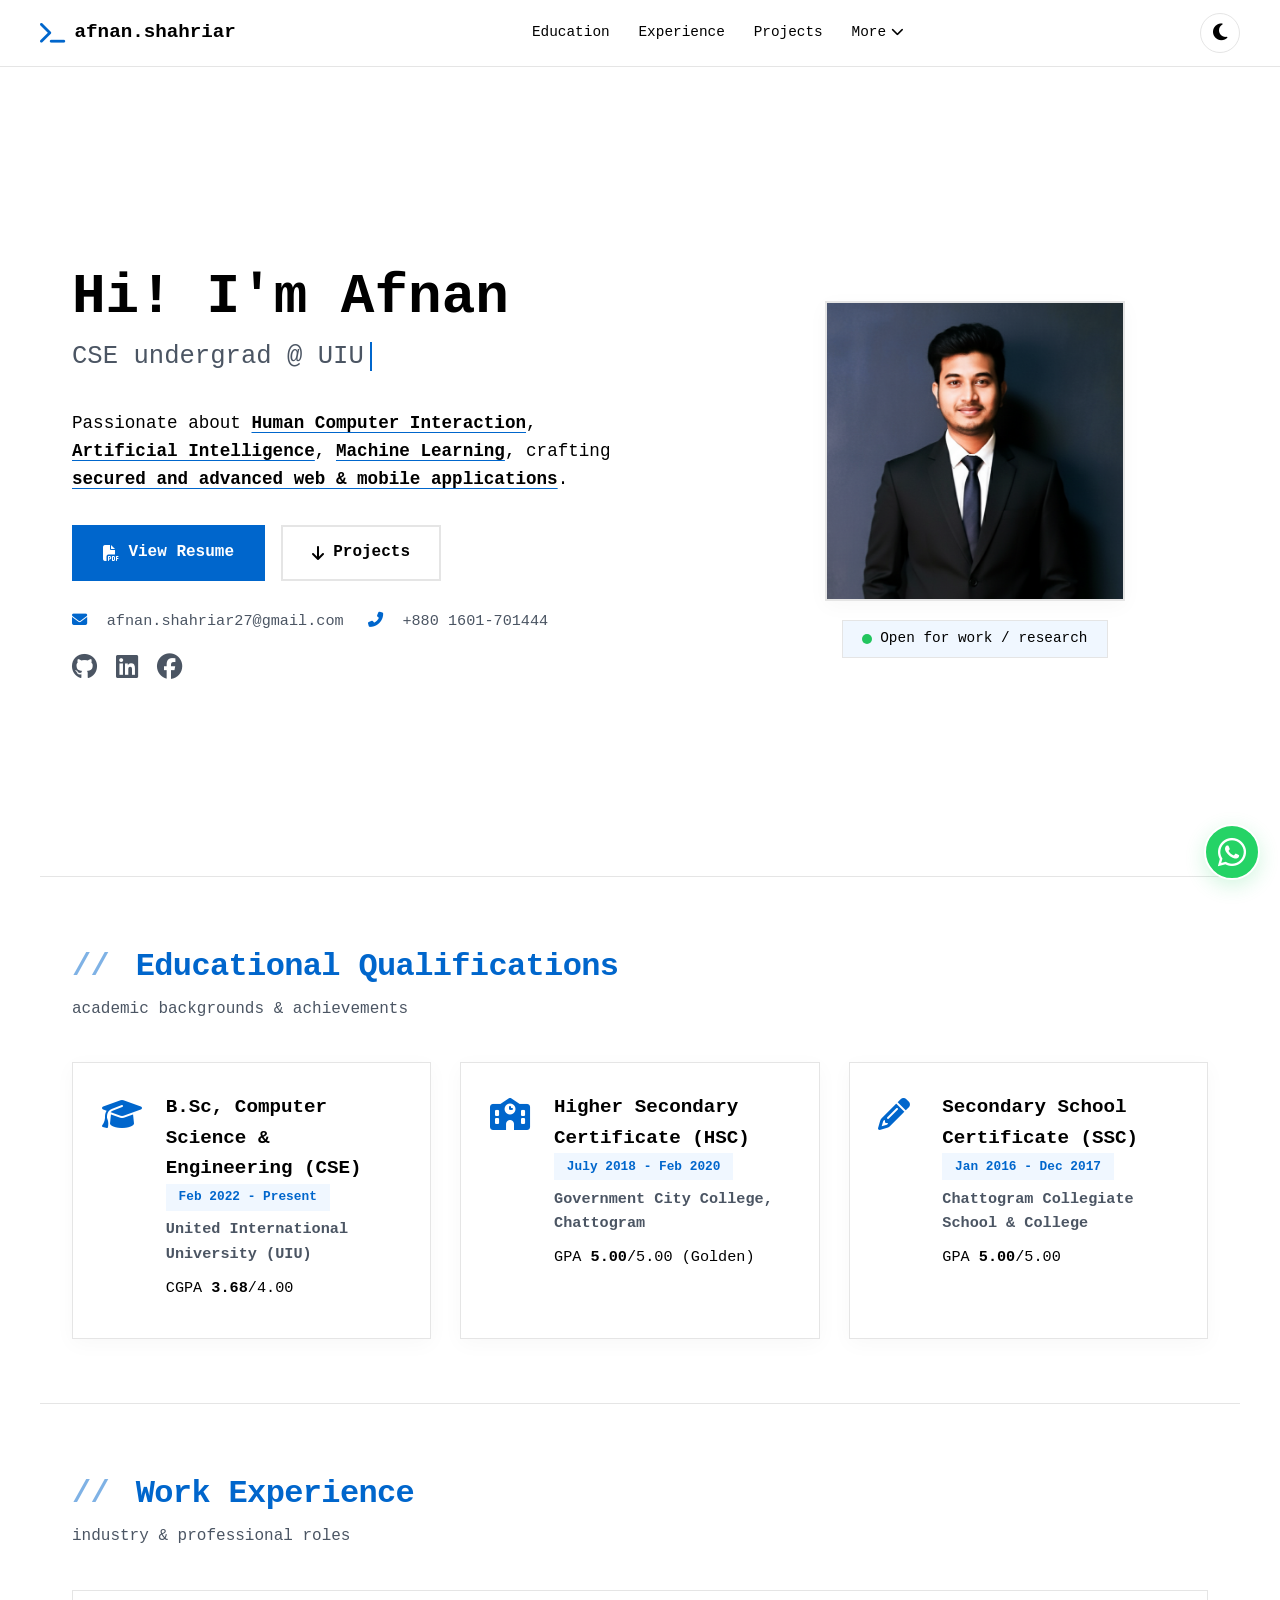
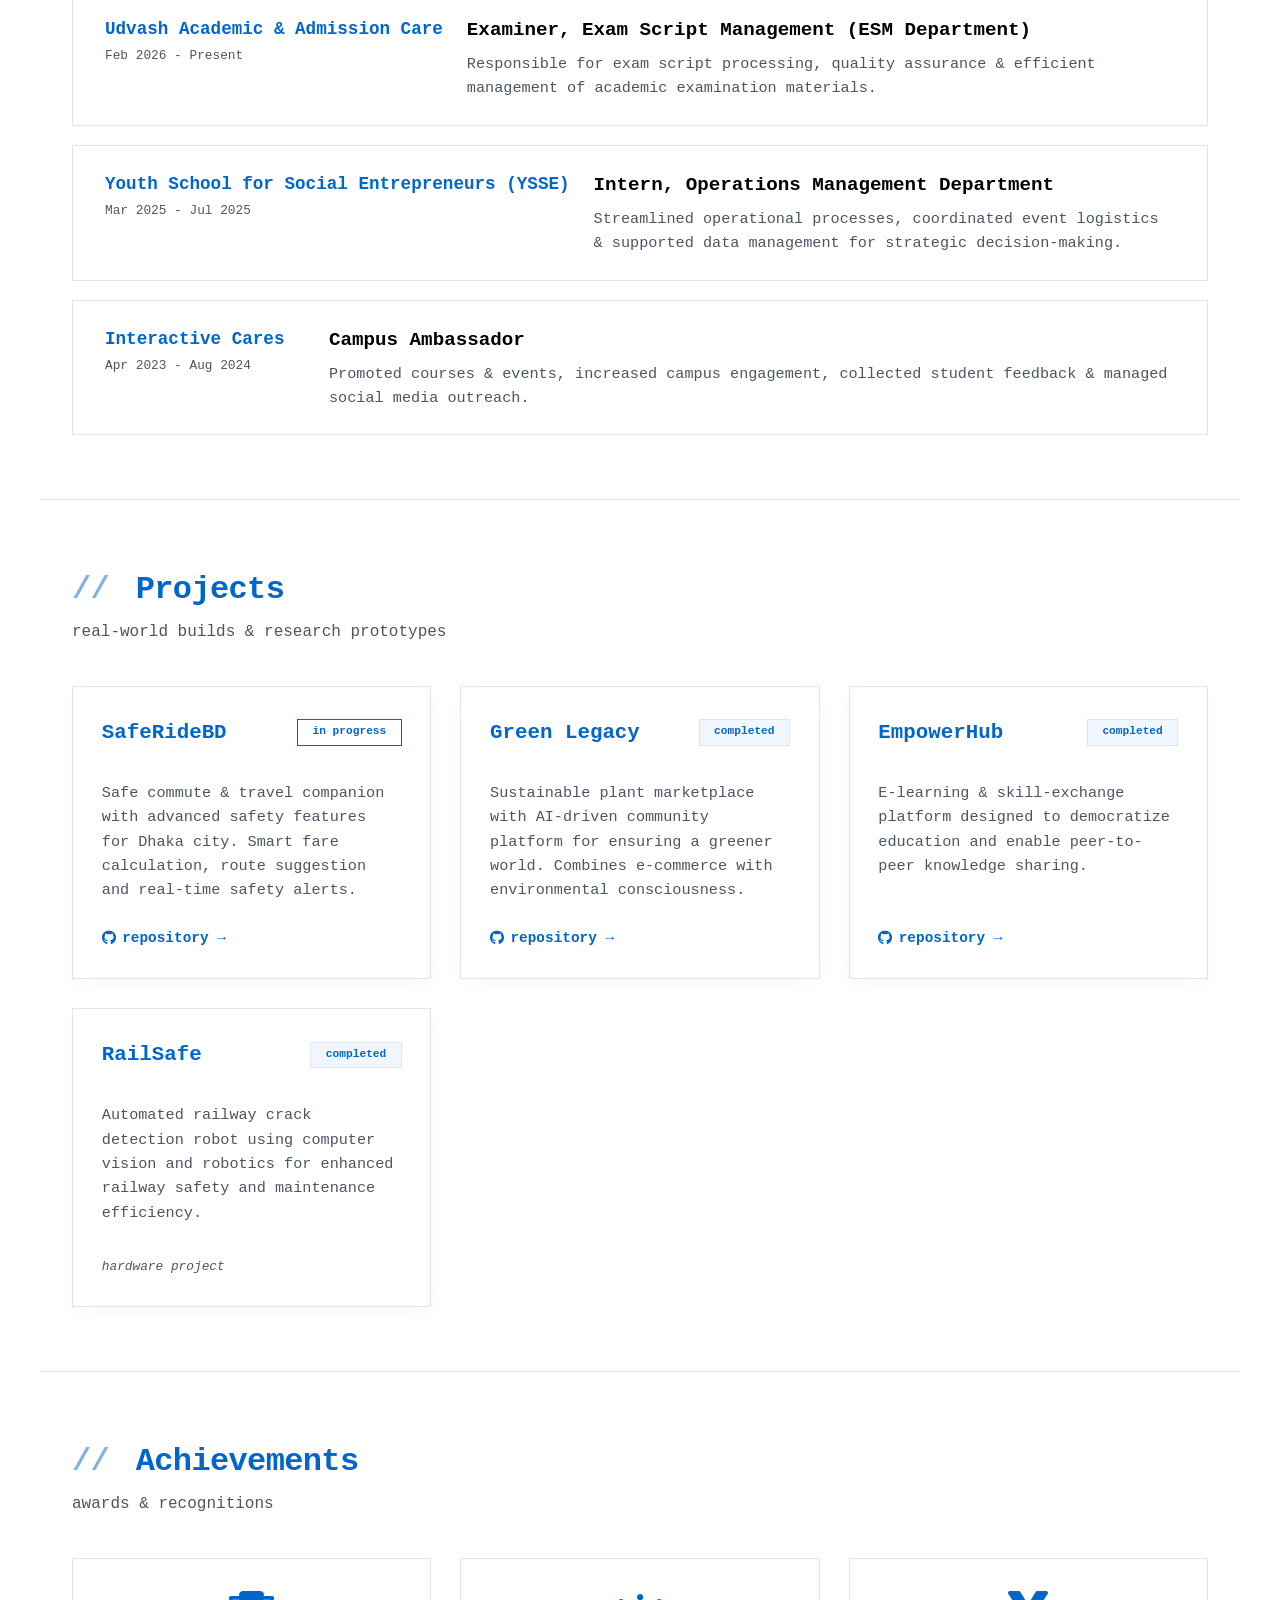
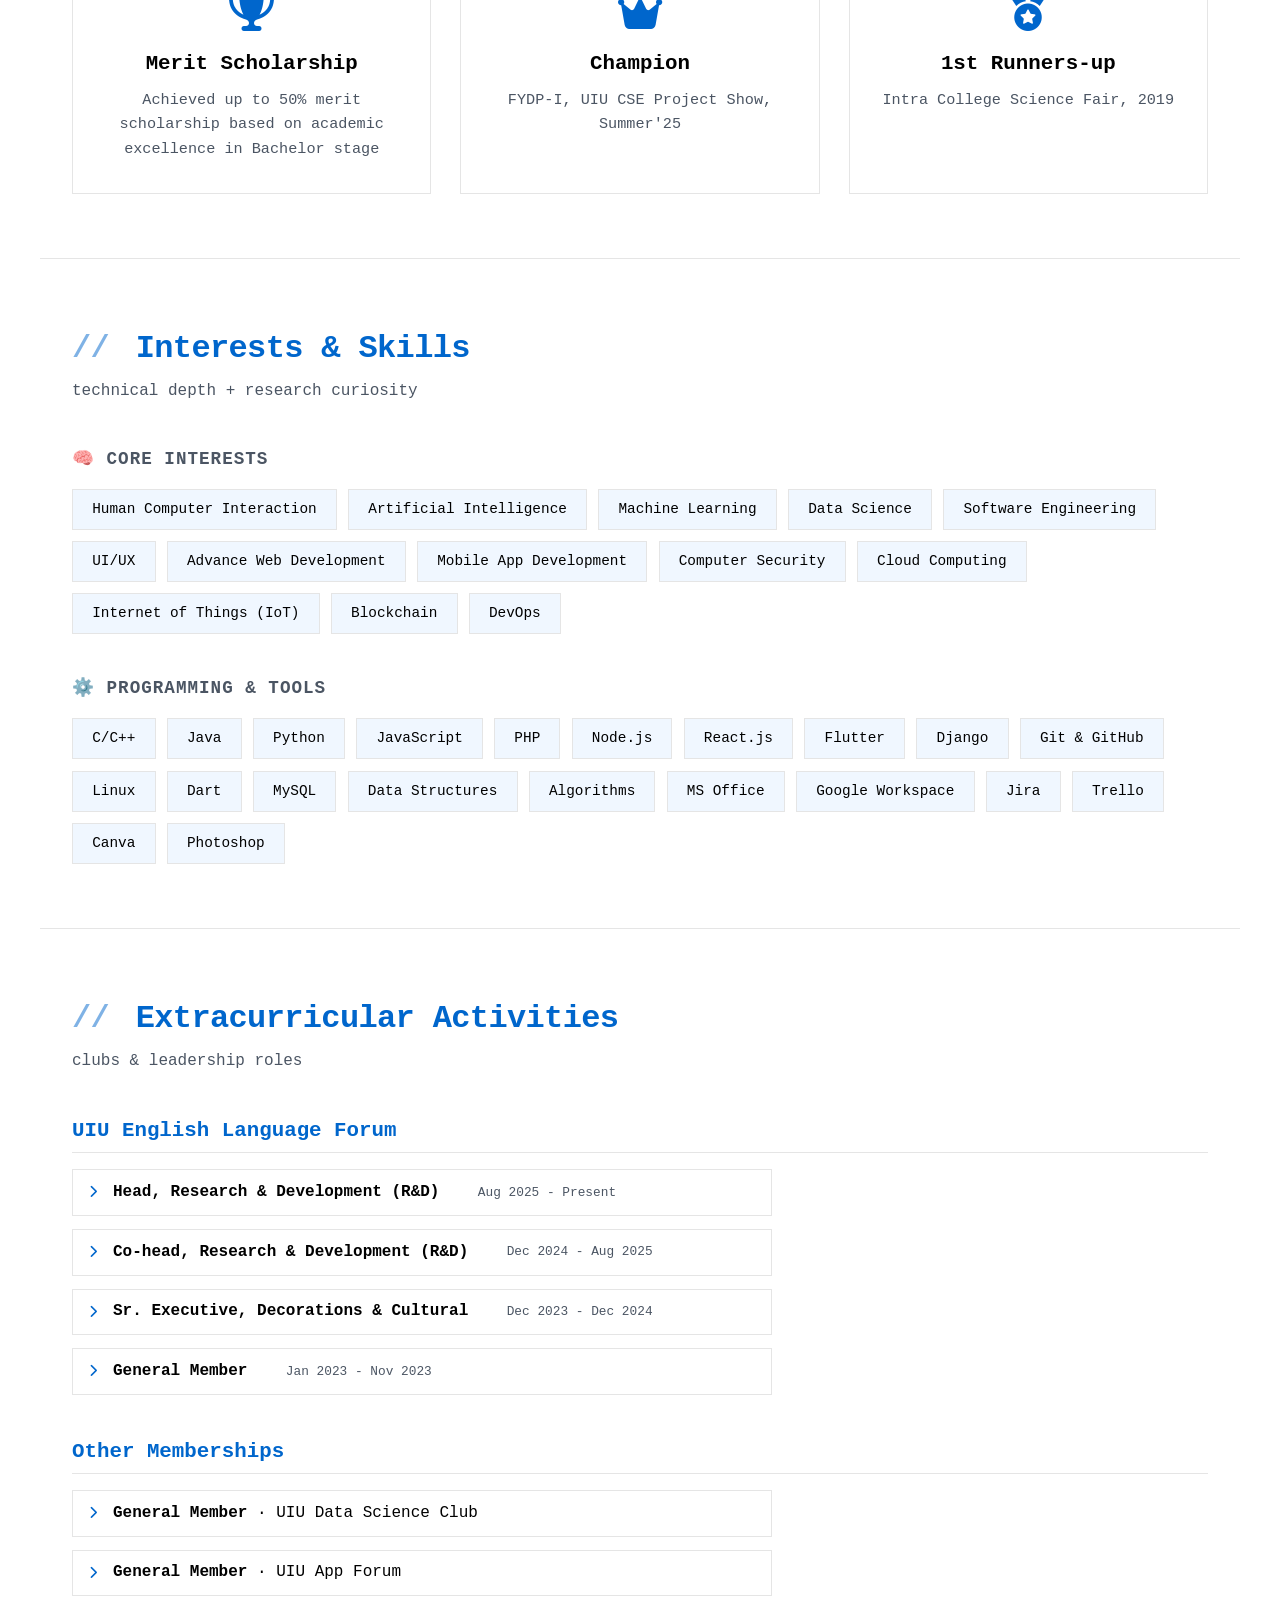
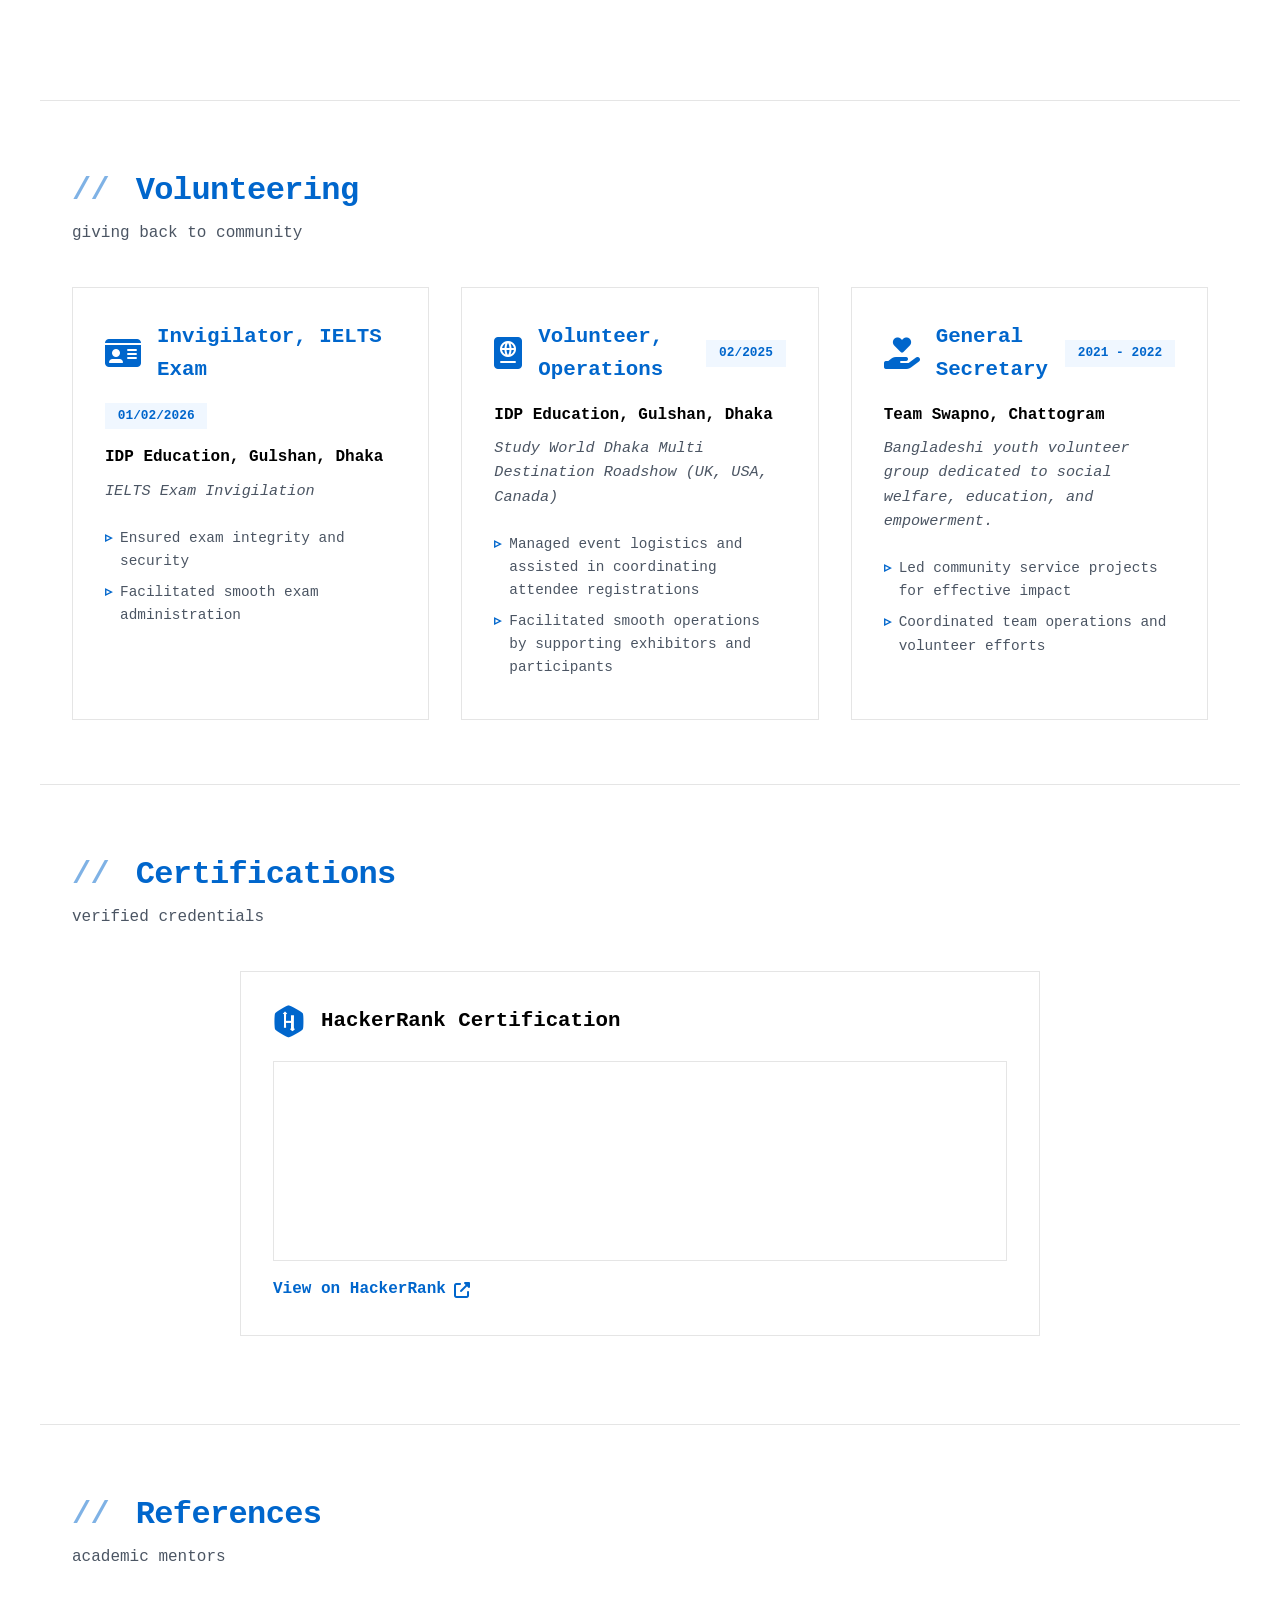
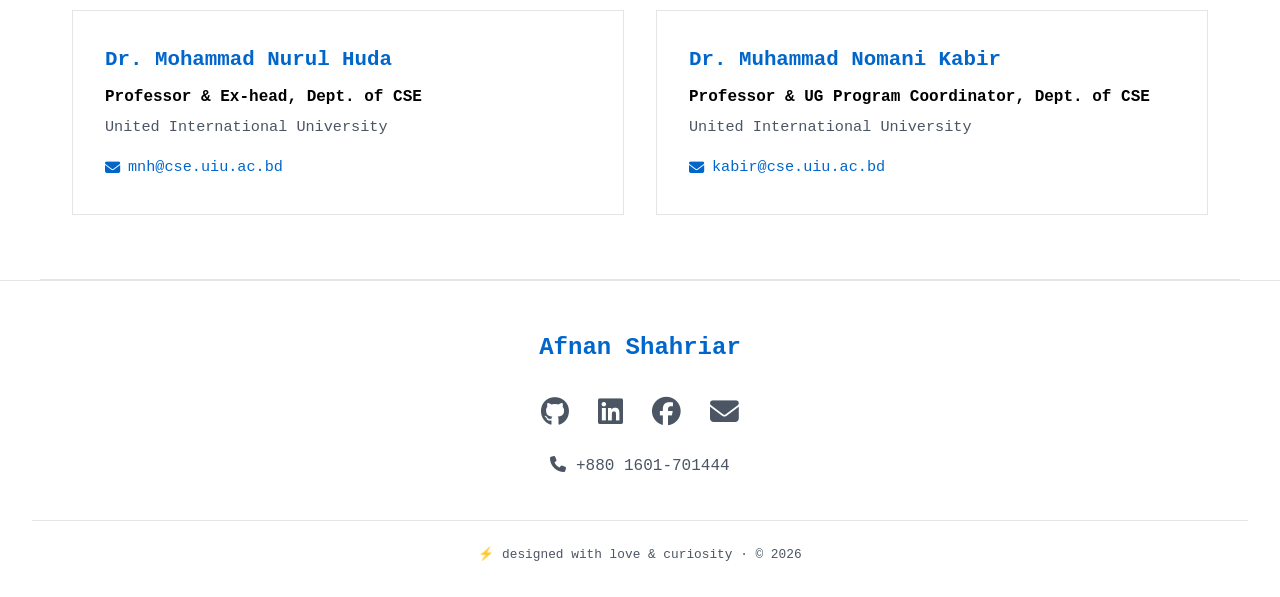
==== index.html @ 3d807a1e "updating UI" ====
<!DOCTYPE html>
<html lang="en">
<head>
  <meta charset="UTF-8">
  <meta name="viewport" content="width=device-width, initial-scale=1.0, maximum-scale=5.0">
  <title>Afnan Shahriar | Portfolio</title>
  <link rel="icon" type="image/png" href="assets/images/portfolio_favicon.png">
  <link rel="apple-touch-icon" href="assets/images/portfolio_favicon.png">
  <link rel="stylesheet" href="https://cdnjs.cloudflare.com/ajax/libs/font-awesome/6.4.0/css/all.min.css">
  <link rel="stylesheet" href="assets/css/style.css">
</head>
<body>
  <div class="scroll-progress">
    <div class="scroll-progress-bar" id="scrollProgress"></div>
  </div>

  <header class="site-header">
    <div class="header-container">
      <a href="#home" class="logo-group">
        <i class="fas fa-terminal"></i>
        <span class="logo-name">afnan.shahriar</span>
      </a>
      <nav class="desktop-nav">
        <a href="#education">Education</a>
        <a href="#experience">Experience</a>
        <a href="#projects">Projects</a>
        
        <!-- Dropdown Menu -->
        <div class="dropdown">
          <a href="#" class="dropdown-trigger">More <i class="fas fa-chevron-down"></i></a>
          <div class="dropdown-menu">
            <a href="#achievements">Achievements</a>
            <a href="#skills">Skills</a>
            <a href="#extracurricular">Activities</a>
            <a href="#volunteering">Volunteering</a>
            <a href="#certifications">Certifications</a>
            <a href="#references">References</a>
          </div>
        </div>
      </nav>
      <div class="header-actions">
        <button class="theme-toggle" id="themeToggle" aria-label="dark/light mode">
          <i class="fas fa-moon"></i>
          <i class="fas fa-sun"></i>
        </button>
        <button class="menu-toggle" id="menuToggle" aria-label="menu">
          <i class="fas fa-bars"></i>
        </button>
      </div>
    </div>
    <nav class="mobile-drawer" id="mobileDrawer">
      <a href="#education" class="drawer-link">Education</a>
      <a href="#experience" class="drawer-link">Experience</a>
      <a href="#projects" class="drawer-link">Projects</a>
      <a href="#achievements" class="drawer-link">Achievements</a>
      <a href="#skills" class="drawer-link">Skills</a>
      <a href="#extracurricular" class="drawer-link">Activities</a>
      <a href="#volunteering" class="drawer-link">Volunteering</a>
      <a href="#certifications" class="drawer-link">Certifications</a>
      <a href="#references" class="drawer-link">References</a>
    </nav>
  </header>

  <main>
    <section id="home" class="section hero-section">
      <div class="hero-grid">
        <div class="hero-text animate-slide-up">
          <h1 class="hero-name">Hi! I'm Afnan</h1>
          <div class="hero-role">
            <span class="typed-role" id="typedRole"></span>
          </div>
          <p class="hero-bio">
            Passionate about <span class="mark">Human Computer Interaction</span>, 
            <span class="mark">Artificial Intelligence</span>,
            <span class="mark">Machine Learning</span>, crafting 
            <span class="mark">secured and advanced web & mobile applications</span>.
          </p>
          <div class="hero-cta">
            <a href="files/afnan_shahriar_cv_updated.pdf" class="btn-primary" target="_blank">
              <i class="fas fa-file-pdf"></i> View Resume
            </a>
            <a href="#projects" class="btn-outline">
              <i class="fas fa-arrow-down"></i> Projects
            </a>
          </div>
          <div class="quick-info">
            <span><i class="fas fa-envelope"></i> afnan.shahriar27@gmail.com</span>
            <span><i class="fas fa-phone-alt"></i> +880 1601-701444</span>
          </div>
          <div class="hero-social">
            <a href="https://github.com/afnan2710" target="_blank" aria-label="github"><i class="fab fa-github"></i></a>
            <a href="https://linkedin.com/in/afnan-shahriar-504894358/" target="_blank" aria-label="linkedin"><i class="fab fa-linkedin"></i></a>
            <a href="https://facebook.com/afnan2710" target="_blank" aria-label="facebook"><i class="fab fa-facebook"></i></a>
          </div>
        </div>
        <div class="hero-visual animate-fade-in">
          <div class="img-frame">
            <img src="assets/images/formal.png" alt="Afnan Shahriar" class="profile-photo" loading="lazy">
          </div>
          <div class="status-chip">
            <span class="dot"></span> Open for work / research
          </div>
        </div>
      </div>
    </section>

    <section id="education" class="section">
      <div class="section-header animate-on-scroll">
        <h2 class="section-title"><span class="title-marker">//</span> Educational Qualifications</h2>
        <p class="section-subtitle">academic backgrounds & achievements</p>
      </div>
      <div class="education-grid">
        <article class="edu-card animate-on-scroll">
          <div class="edu-icon"><i class="fas fa-graduation-cap"></i></div>
          <div class="edu-content">
            <div class="edu-header">
              <h3>B.Sc, Computer Science & Engineering (CSE)</h3>
              <span class="edu-date">Feb 2022 - Present</span>
            </div>
            <b><div class="edu-institute">United International University (UIU)</div></b>
            <div class="edu-score">CGPA <strong>3.68</strong>/4.00</div>
          </div>
        </article>
        <article class="edu-card animate-on-scroll">
          <div class="edu-icon"><i class="fas fa-school"></i></div>
          <div class="edu-content">
            <div class="edu-header">
              <h3>Higher Secondary Certificate (HSC)</h3>
              <span class="edu-date">July 2018 - Feb 2020</span>
            </div>
            <b><div class="edu-institute">Government City College, Chattogram</div></b>
            <div class="edu-score">GPA <strong>5.00</strong>/5.00 (Golden)</div>
          </div>
        </article>
        <article class="edu-card animate-on-scroll">
          <div class="edu-icon"><i class="fas fa-pencil-alt"></i></div>
          <div class="edu-content">
            <div class="edu-header">
              <h3>Secondary School Certificate (SSC)</h3>
              <span class="edu-date">Jan 2016 - Dec 2017</span>
            </div>
            <b><div class="edu-institute">Chattogram Collegiate School & College</div></b>
            <div class="edu-score">GPA <strong>5.00</strong>/5.00</div>
          </div>
        </article>
      </div>
    </section>

    <section id="experience" class="section">
      <div class="section-header animate-on-scroll">
        <h2 class="section-title"><span class="title-marker">//</span> Work Experience</h2>
        <p class="section-subtitle">industry & professional roles</p>
      </div>
      <div class="exp-grid">
        <article class="exp-card animate-on-scroll">
          <div class="exp-left">
            <span class="exp-company">Udvash Academic & Admission Care</span>
            <span class="exp-period">Feb 2026 - Present</span>
          </div>
          <div class="exp-right">
            <h3>Examiner, Exam Script Management (ESM Department)</h3>
            <p class="exp-description">Responsible for exam script processing, quality assurance & efficient management of academic examination materials.</p>
          </div>
        </article>
        <article class="exp-card animate-on-scroll">
          <div class="exp-left">
            <span class="exp-company">Youth School for Social Entrepreneurs (YSSE)</span>
            <span class="exp-period">Mar 2025 - Jul 2025</span>
          </div>
          <div class="exp-right">
            <h3>Intern, Operations Management Department</h3>
            <p class="exp-description">Streamlined operational processes, coordinated event logistics & supported data management for strategic decision-making.</p>
          </div>
        </article>
        <article class="exp-card animate-on-scroll">
          <div class="exp-left">
            <span class="exp-company">Interactive Cares</span>
            <span class="exp-period">Apr 2023 - Aug 2024</span>
          </div>
          <div class="exp-right">
            <h3>Campus Ambassador</h3>
            <p class="exp-description">Promoted courses & events, increased campus engagement, collected student feedback & managed social media outreach.</p>
          </div>
        </article>
      </div>
    </section>

    <section id="projects" class="section">
      <div class="section-header animate-on-scroll">
        <h2 class="section-title"><span class="title-marker">//</span> Projects</h2>
        <p class="section-subtitle">real‑world builds & research prototypes</p>
      </div>
      <div class="project-grid">
        <article class="project-card animate-on-scroll">
          <div class="project-header">
            <h3>SafeRideBD</h3>
            <span class="project-status in-progress">in progress</span>
          </div>
          <p class="project-desc">Safe commute & travel companion with advanced safety features for Dhaka city. Smart fare calculation, route suggestion and real-time safety alerts.</p>
          <a href="https://github.com/afnan2710/saferidebd" class="project-link" target="_blank">
            <i class="fab fa-github"></i> repository →
          </a>
        </article>
        <article class="project-card animate-on-scroll">
          <div class="project-header">
            <h3>Green Legacy</h3>
            <span class="project-status completed">completed</span>
          </div>
          <p class="project-desc">Sustainable plant marketplace with AI-driven community platform for ensuring a greener world. Combines e-commerce with environmental consciousness.</p>
          <a href="https://github.com/afnan2710/greenlegacy_main" class="project-link" target="_blank">
            <i class="fab fa-github"></i> repository →
          </a>
        </article>
        <article class="project-card animate-on-scroll">
          <div class="project-header">
            <h3>EmpowerHub</h3>
            <span class="project-status completed">completed</span>
          </div>
          <p class="project-desc">E‑learning & skill‑exchange platform designed to democratize education and enable peer-to-peer knowledge sharing.</p>
          <a href="https://github.com/afnan2710/empowerhub" class="project-link" target="_blank">
            <i class="fab fa-github"></i> repository →
          </a>
        </article>
        <article class="project-card animate-on-scroll">
          <div class="project-header">
            <h3>RailSafe</h3>
            <span class="project-status completed">completed</span>
          </div>
          <p class="project-desc">Automated railway crack detection robot using computer vision and robotics for enhanced railway safety and maintenance efficiency.</p>
          <span class="project-note">hardware project</span>
        </article>
      </div>
    </section>

    <section id="achievements" class="section">
      <div class="section-header animate-on-scroll">
        <h2 class="section-title"><span class="title-marker">//</span> Achievements</h2>
        <p class="section-subtitle">awards & recognitions</p>
      </div>
      <div class="achievements-grid">
        <div class="achievement-card animate-on-scroll">
          <i class="fas fa-trophy"></i>
          <h3>Merit Scholarship</h3>
          <p>Achieved up to 50% merit scholarship based on academic excellence in Bachelor stage</p>
        </div>
        <div class="achievement-card animate-on-scroll">
          <i class="fas fa-crown"></i>
          <h3>Champion</h3>
          <p>FYDP-I, UIU CSE Project Show, Summer'25</p>
        </div>
        <div class="achievement-card animate-on-scroll">
          <i class="fas fa-medal"></i>
          <h3>1st Runners-up</h3>
          <p>Intra College Science Fair, 2019</p>
        </div>
      </div>
    </section>

    <section id="skills" class="section">
      <div class="section-header animate-on-scroll">
        <h2 class="section-title"><span class="title-marker">//</span> Interests & Skills</h2>
        <p class="section-subtitle">technical depth + research curiosity</p>
      </div>
      
      <div class="skills-wrapper">
        <div class="skill-cluster animate-on-scroll">
          <h3 class="skill-cluster-title">🧠 core interests</h3>
          <div class="skill-pills">
            <span>Human Computer Interaction</span><span>Artificial Intelligence</span>
            <span>Machine Learning</span><span>Data Science</span><span>Software Engineering</span>
            <span>UI/UX</span><span>Advance Web Development</span>
            <span>Mobile App Development</span><span>Computer Security</span><span>Cloud Computing</span><span>Internet of Things (IoT)</span><span>Blockchain</span>
            <span>DevOps</span>
          </div>
        </div>
        
        <div class="skill-cluster animate-on-scroll">
          <h3 class="skill-cluster-title">⚙️ programming & tools</h3>
          <div class="skill-pills">
            <span>C/C++</span><span>Java</span><span>Python</span><span>JavaScript</span>
            <span>PHP</span><span>Node.js</span><span>React.js</span><span>Flutter</span>
            <span>Django</span><span>Git & GitHub</span><span>Linux</span><span>Dart</span>
            <span>MySQL</span><span>Data Structures</span><span>Algorithms</span>
            <span>MS Office</span><span>Google Workspace</span><span>Jira</span>
            <span>Trello</span><span>Canva</span><span>Photoshop</span>
          </div>
        </div>
      </div>
    </section>

    <section id="extracurricular" class="section">
      <div class="section-header animate-on-scroll">
        <h2 class="section-title"><span class="title-marker">//</span> Extracurricular Activities</h2>
        <p class="section-subtitle">clubs & leadership roles</p>
      </div>
      
      <div class="extra-club">
        <h3 class="club-name">UIU English Language Forum</h3>
        <div class="extra-list">
          <div class="extra-item animate-on-scroll">
            <i class="fas fa-chevron-right"></i>
            <div><strong>Head, Research & Development (R&D)</strong> <span class="extra-date">Aug 2025 - Present</span></div>
          </div>
          <div class="extra-item animate-on-scroll">
            <i class="fas fa-chevron-right"></i>
            <div><strong>Co-head, Research & Development (R&D)</strong> <span class="extra-date">Dec 2024 - Aug 2025</span></div>
          </div>
          <div class="extra-item animate-on-scroll">
            <i class="fas fa-chevron-right"></i>
            <div><strong>Sr. Executive, Decorations & Cultural</strong> <span class="extra-date">Dec 2023 - Dec 2024</span></div>
          </div>
          <div class="extra-item animate-on-scroll">
            <i class="fas fa-chevron-right"></i>
            <div><strong>General Member</strong> <span class="extra-date">Jan 2023 - Nov 2023</span></div>
          </div>
        </div>
      </div>
      
      <div class="extra-club">
        <h3 class="club-name">Other Memberships</h3>
        <div class="extra-list">
          <div class="extra-item animate-on-scroll">
            <i class="fas fa-chevron-right"></i>
            <div><strong>General Member</strong> · UIU Data Science Club</div>
          </div>
          <div class="extra-item animate-on-scroll">
            <i class="fas fa-chevron-right"></i>
            <div><strong>General Member</strong> · UIU App Forum</div>
          </div>
        </div>
      </div>
    </section>

    <!-- VOLUNTEERING SECTION (NEW) -->
    <section id="volunteering" class="section">
      <div class="section-header animate-on-scroll">
        <h2 class="section-title"><span class="title-marker">//</span> Volunteering</h2>
        <p class="section-subtitle">giving back to community</p>
      </div>
      
      <div class="volunteer-grid">
        <!-- IELTS Invigilator -->
        <div class="volunteer-card animate-on-scroll">
          <div class="volunteer-header">
            <i class="fas fa-id-card"></i>
            <h3>Invigilator, IELTS Exam</h3>
            <span class="volunteer-date">01/02/2026</span>
          </div>
          <p class="volunteer-org">IDP Education, Gulshan, Dhaka</p>
          <p class="volunteer-desc">IELTS Exam Invigilation</p>
          <ul class="volunteer-list">
            <li>Ensured exam integrity and security</li>
            <li>Facilitated smooth exam administration</li>
          </ul>
        </div>

        <!-- Volunteer, Operations -->
        <div class="volunteer-card animate-on-scroll">
          <div class="volunteer-header">
            <i class="fas fa-passport"></i>
            <h3>Volunteer, Operations</h3>
            <span class="volunteer-date">02/2025</span>
          </div>
          <p class="volunteer-org">IDP Education, Gulshan, Dhaka</p>
          <p class="volunteer-desc">Study World Dhaka Multi Destination Roadshow (UK, USA, Canada)</p>
          <ul class="volunteer-list">
            <li>Managed event logistics and assisted in coordinating attendee registrations</li>
            <li>Facilitated smooth operations by supporting exhibitors and participants</li>
          </ul>
        </div>

        <!-- General Secretary -->
        <div class="volunteer-card animate-on-scroll">
          <div class="volunteer-header">
            <i class="fas fa-hand-holding-heart"></i>
            <h3>General Secretary</h3>
            <span class="volunteer-date">2021 - 2022</span>
          </div>
          <p class="volunteer-org">Team Swapno, Chattogram</p>
          <p class="volunteer-desc">Bangladeshi youth volunteer group dedicated to social welfare, education, and empowerment.</p>
          <ul class="volunteer-list">
            <li>Led community service projects for effective impact</li>
            <li>Coordinated team operations and volunteer efforts</li>
          </ul>
        </div>
      </div>
    </section>

    <section id="certifications" class="section">
      <div class="section-header animate-on-scroll">
        <h2 class="section-title"><span class="title-marker">//</span> Certifications</h2>
        <p class="section-subtitle">verified credentials</p>
      </div>
      
      <div class="cert-card animate-on-scroll">
        <div class="cert-header">
          <i class="fab fa-hackerrank"></i>
          <h3>HackerRank Certification</h3>
        </div>
        <div class="cert-iframe-container">
          <iframe src="https://www.hackerrank.com/certificates/iframe/ac4ffb2670d1" 
                  title="HackerRank Certificate" 
                  frameborder="0"
                  allowfullscreen>
          </iframe>
        </div>
        <a href="https://www.hackerrank.com/certificates/ac4ffb2670d1" target="_blank" class="cert-link">
          View on HackerRank <i class="fas fa-external-link-alt"></i>
        </a>
      </div>
    </section>

    <section id="references" class="section">
      <div class="section-header animate-on-scroll">
        <h2 class="section-title"><span class="title-marker">//</span> References</h2>
        <p class="section-subtitle">academic mentors</p>
      </div>
      
      <div class="references-grid">
        <div class="ref-card animate-on-scroll">
          <h3>Dr. Mohammad Nurul Huda</h3>
          <p class="ref-title">Professor & Ex-head, Dept. of CSE</p>
          <p class="ref-institution">United International University</p>
          <a href="mailto:mnh@cse.uiu.ac.bd" class="ref-email">
            <i class="fas fa-envelope"></i> mnh@cse.uiu.ac.bd
          </a>
        </div>
        
        <div class="ref-card animate-on-scroll">
          <h3>Dr. Muhammad Nomani Kabir</h3>
          <p class="ref-title">Professor & UG Program Coordinator, Dept. of CSE</p>
          <p class="ref-institution">United International University</p>
          <a href="mailto:kabir@cse.uiu.ac.bd" class="ref-email">
            <i class="fas fa-envelope"></i> kabir@cse.uiu.ac.bd
          </a>
        </div>
      </div>
    </section>
  </main>

  <footer class="site-footer">
    <div class="footer-main">
      <div class="footer-name">Afnan Shahriar</div>
      <div class="footer-social">
        <a href="https://github.com/afnan2710" target="_blank"><i class="fab fa-github"></i></a>
        <a href="https://linkedin.com/in/afnan-shahriar-504894358/" target="_blank"><i class="fab fa-linkedin"></i></a>
        <a href="https://facebook.com/afnan2710" target="_blank"><i class="fab fa-facebook"></i></a>
        <a href="mailto:afnan.shahriar27@gmail.com"><i class="fas fa-envelope"></i></a>
      </div>
      <div class="footer-contact">
        <span><i class="fas fa-phone"></i> +880 1601-701444</span>
      </div>
    </div>
    <div class="footer-copyright">
      <span class="pulse">⚡</span> designed with love & curiosity · © 2026
    </div>
  </footer>

  <a href="https://wa.me/8801601701444" class="wa-float" target="_blank" aria-label="WhatsApp">
    <i class="fab fa-whatsapp"></i>
  </a>

  <script src="assets/js/main.js"></script>
</body>
</html>
---- assets/css/style.css ----
:root {
  --bg-light: #ffffff;
  --text-light: #000000;
  --card-light: #ffffff;
  --border-light: #e5e5e5;
  --accent-light: #0066cc;
  --accent-soft-light: #f0f7ff;
  --muted-light: #4b5563;
  --shadow-light: 0 5px 20px rgba(0,0,0,0.03);

  --bg-dark: #000000;
  --text-dark: #ffffff;
  --card-dark: #0a0a0a;
  --border-dark: #262626;
  --accent-dark: #ffffff;
  --accent-soft-dark: #1a1a1a;
  --muted-dark: #a0a0a0;
  --shadow-dark: 0 5px 20px rgba(255,255,255,0.03);

  --spacing-xs: 0.5rem;
  --spacing-sm: 1rem;
  --spacing-md: 1.5rem;
  --spacing-lg: 2.5rem;
  --spacing-xl: 4rem;

  --radius-md: 20px;
  --radius-sm: 12px;
  --radius-lg: 40px;

  --transition: 0.25s ease;
}

body.light-mode {
  --bg: var(--bg-light);
  --text: var(--text-light);
  --card-bg: var(--card-light);
  --border: var(--border-light);
  --accent: var(--accent-light);
  --accent-soft: var(--accent-soft-light);
  --muted: var(--muted-light);
  --shadow: var(--shadow-light);
  color: #000000;
}

body.dark-mode {
  --bg: var(--bg-dark);
  --text: var(--text-dark);
  --card-bg: var(--card-dark);
  --border: var(--border-dark);
  --accent: var(--accent-dark);
  --accent-soft: var(--accent-soft-dark);
  --muted: var(--muted-dark);
  --shadow: var(--shadow-dark);
  color: #ffffff;
}

* {
  margin: 0;
  padding: 0;
  box-sizing: border-box;
}

html {
  scroll-behavior: smooth;
  scroll-padding-top: 80px;
}

body {
  font-family: 'Consolas', 'Courier New', monospace;
  background: var(--bg);
  color: var(--text);
  line-height: 1.6;
  font-size: 16px;
  transition: background-color 0.2s ease, color 0.2s ease;
}

.site-header {
  position: sticky;
  top: 0;
  background: var(--bg);
  border-bottom: 1px solid var(--border);
  z-index: 100;
  padding: 0.8rem 2rem;
}

.header-container {
  max-width: 1200px;
  margin: 0 auto;
  display: flex;
  align-items: center;
  justify-content: space-between;
}

.logo-group {
  display: flex;
  align-items: center;
  gap: 0.6rem;
  font-size: 1.4rem;
  font-weight: 600;
  color: var(--accent);
  text-decoration: none;
  transition: color 0.2s;
}

.logo-group:hover {
  color: var(--text);
}

.logo-name {
  color: var(--text);
  font-size: 1.2rem;
}

.desktop-nav {
  display: flex;
  gap: 1.8rem;
}

.desktop-nav a {
  color: var(--text);
  text-decoration: none;
  font-size: 0.9rem;
  font-weight: 500;
  padding: 0.4rem 0;
  transition: color 0.2s;
}

.desktop-nav a:hover,
.desktop-nav a.active {
  color: var(--accent);
  text-decoration: underline;
  text-underline-offset: 4px;
}

.header-actions {
  display: flex;
  gap: 0.5rem;
}

.theme-toggle {
  background: transparent;
  border: 1px solid var(--border);
  border-radius: 40px;
  width: 2.5rem;
  height: 2.5rem;
  font-size: 1.2rem;
  color: var(--text);
  cursor: pointer;
  transition: all 0.2s;
  display: flex;
  align-items: center;
  justify-content: center;
  position: relative;
}

.theme-toggle i {
  position: absolute;
  transition: opacity 0.2s, transform 0.3s;
}

.fa-sun {
  opacity: 0;
  transform: rotate(90deg);
}

.fa-moon {
  opacity: 1;
  transform: rotate(0);
}

body.dark-mode .fa-sun {
  opacity: 1;
  transform: rotate(0);
}

body.dark-mode .fa-moon {
  opacity: 0;
  transform: rotate(-90deg);
}

.menu-toggle {
  background: transparent;
  border: 1px solid var(--border);
  border-radius: 40px;
  width: 2.5rem;
  height: 2.5rem;
  font-size: 1.2rem;
  color: var(--text);
  cursor: pointer;
  transition: all 0.2s;
  display: none;
  align-items: center;
  justify-content: center;
}

.theme-toggle:hover,
.menu-toggle:hover {
  border-color: var(--accent);
  color: var(--accent);
}

/* MOBILE DRAWER */
.mobile-drawer {
  display: none;
  flex-direction: column;
  max-width: 1200px;
  margin: 0 auto;
  padding: 1rem 2rem 0.8rem;
  border-top: 1px solid var(--border);
  background: var(--bg);
}

.mobile-drawer.open {
  display: flex;
  animation: slideDown 0.3s ease;
}

@keyframes slideDown {
  from {
    opacity: 0;
    transform: translateY(-10px);
  }
  to {
    opacity: 1;
    transform: translateY(0);
  }
}

.drawer-link {
  padding: 0.7rem 0.5rem;
  color: var(--text);
  text-decoration: none;
  font-size: 1.1rem;
  transition: all 0.2s;
}

.drawer-link:hover,
.drawer-link.active {
  color: var(--accent);
  padding-left: 1rem;
  text-decoration: underline;
  text-underline-offset: 4px;
}

.section {
  max-width: 1200px;
  margin: 0 auto;
  padding: var(--spacing-xl) 2rem;
  border-bottom: 1px solid var(--border);
}

.section-header {
  margin-bottom: var(--spacing-lg);
}

.section-title {
  font-size: 2rem;
  font-weight: 600;
  color: var(--accent);
  letter-spacing: -0.02em;
}

.title-marker {
  opacity: 0.5;
  margin-right: 0.5rem;
}

.section-subtitle {
  color: var(--muted);
  font-size: 1rem;
  margin-top: 0.3rem;
}

.scroll-progress {
  position: fixed;
  top: 0;
  left: 0;
  width: 100%;
  height: 2px;
  background: transparent;
  z-index: 1001;
}

.scroll-progress-bar {
  height: 100%;
  background: var(--accent);
  width: 0%;
  transition: width 0.1s ease;
}

.hero-section {
  padding-top: calc(var(--spacing-xl) + 1rem);
  min-height: 90vh;
  display: flex;
  align-items: center;
}

.hero-grid {
  display: grid;
  grid-template-columns: 1.2fr 0.9fr;
  gap: 3rem;
  align-items: center;
  width: 100%;
}

.hero-name {
  font-size: 3.5rem;
  font-weight: 700;
  line-height: 1.1;
  color: var(--text);
  margin-bottom: 0.5rem;
  animation: fadeInUp 0.5s ease;
}

.hero-role {
  font-size: 1.6rem;
  min-height: 3rem;
  color: var(--muted);
  margin-bottom: 1.2rem;
  animation: fadeInUp 0.5s ease 0.1s both;
}

.typed-role {
  border-right: 2px solid var(--accent);
  padding-right: 6px;
  animation: blink 0.9s step-end infinite;
}

@keyframes blink {
  50% { border-color: transparent; }
}

.hero-bio {
  font-size: 1.1rem;
  max-width: 550px;
  margin: 1.5rem 0 2rem;
  color: var(--text);
  animation: fadeInUp 0.5s ease 0.2s both;
}

.mark {
  font-weight: 600;
  text-decoration: underline;
  text-underline-offset: 4px;
  text-decoration-color: var(--accent);
}

.hero-cta {
  display: flex;
  gap: 1rem;
  flex-wrap: wrap;
  margin: 2rem 0 1.8rem;
  animation: fadeInUp 0.5s ease 0.3s both;
}

.btn-primary, .btn-outline {
  display: inline-flex;
  align-items: center;
  gap: 0.6rem;
  padding: 0.8rem 1.8rem;
  border-radius: 0;
  text-decoration: none;
  font-weight: 600;
  transition: all 0.2s;
  border: 2px solid;
}

.btn-primary {
  background: var(--accent);
  border-color: var(--accent);
  color: var(--bg);
}

.btn-primary:hover {
  background: transparent;
  color: var(--accent);
}

.btn-outline {
  border-color: var(--border);
  color: var(--text);
}

.btn-outline:hover {
  border-color: var(--accent);
  color: var(--accent);
}

.quick-info {
  display: flex;
  flex-wrap: wrap;
  gap: 1.5rem;
  margin: 1.5rem 0 1rem;
  font-size: 0.95rem;
  color: var(--muted);
  animation: fadeInUp 0.5s ease 0.4s both;
}

.quick-info i {
  color: var(--accent);
  width: 1.6rem;
}

.hero-social {
  display: flex;
  gap: 1.2rem;
  font-size: 1.6rem;
  margin-top: 1rem;
  animation: fadeInUp 0.5s ease 0.5s both;
}

.hero-social a {
  color: var(--muted);
  transition: all 0.2s;
}

.hero-social a:hover {
  color: var(--accent);
}

.hero-visual {
  display: flex;
  flex-direction: column;
  align-items: center;
  animation: fadeIn 0.8s ease 0.2s both;
}

.img-frame {
  width: 300px;
  height: 300px;
  border-radius: 0;
  overflow: hidden;
  border: 2px solid var(--border);
  box-shadow: var(--shadow);
  transition: transform 0.2s;
}

.img-frame:hover {
  transform: scale(1.02);
}

.profile-photo {
  width: 100%;
  height: 100%;
  object-fit: cover;
}

.status-chip {
  margin-top: 1.2rem;
  background: var(--accent-soft);
  padding: 0.4rem 1.2rem;
  border-radius: 0;
  font-size: 0.9rem;
  display: inline-flex;
  align-items: center;
  gap: 0.5rem;
  border: 1px solid var(--border);
}

.dot {
  width: 10px;
  height: 10px;
  background: #22c55e;
  border-radius: 50%;
  display: inline-block;
  animation: pulse 2s infinite;
}

@keyframes pulse {
  0% { opacity: 1; }
  50% { opacity: 0.5; }
  100% { opacity: 1; }
}

.education-grid {
  display: grid;
  grid-template-columns: repeat(auto-fit, minmax(320px, 1fr));
  gap: 1.8rem;
}

.edu-card {
  background: var(--card-bg);
  border: 1px solid var(--border);
  border-radius: 0;
  padding: 1.8rem;
  display: flex;
  gap: 1.2rem;
  transition: all 0.2s;
  box-shadow: var(--shadow);
}

.edu-card:hover {
  border-color: var(--accent);
}

.edu-icon {
  font-size: 2rem;
  color: var(--accent);
  min-width: 2.8rem;
}

.edu-header {
  display: flex;
  flex-wrap: wrap;
  justify-content: space-between;
  align-items: baseline;
  margin-bottom: 0.4rem;
}

.edu-header h3 {
  font-size: 1.2rem;
  font-weight: 600;
}

.edu-date {
  font-size: 0.8rem;
  background: var(--accent-soft);
  padding: 0.2rem 0.8rem;
  color: var(--accent);
  font-weight: 600;
}

.edu-institute {
  color: var(--muted);
  margin: 0.2rem 0 0.5rem;
  font-size: 0.95rem;
}

.edu-score {
  font-size: 0.95rem;
  margin: 0.6rem 0;
}

.exp-grid {
  display: flex;
  flex-direction: column;
  gap: 1.2rem;
}

.exp-card {
  background: var(--card-bg);
  border: 1px solid var(--border);
  border-radius: 0;
  padding: 1.5rem 2rem;
  display: flex;
  flex-wrap: wrap;
  align-items: flex-start;
  gap: 1.5rem;
  transition: all 0.2s;
}

.exp-card:hover {
  border-color: var(--accent);
  background: var(--accent-soft);
}

.exp-left {
  min-width: 200px;
}

.exp-company {
  font-weight: 700;
  color: var(--accent);
  display: block;
  font-size: 1.1rem;
}

.exp-period {
  font-size: 0.8rem;
  color: var(--muted);
}

.exp-right {
  flex: 1;
}

.exp-right h3 {
  font-size: 1.2rem;
  margin-bottom: 0.4rem;
  display: flex;
  flex-wrap: wrap;
  align-items: center;
  gap: 0.8rem;
}

.exp-description {
  color: var(--muted);
  font-size: 0.95rem;
}

/* PROJECTS GRID */
.project-grid {
  display: grid;
  grid-template-columns: repeat(auto-fit, minmax(280px, 1fr));
  gap: 1.8rem;
}

.project-card {
  background: var(--card-bg);
  border: 1px solid var(--border);
  border-radius: 0;
  padding: 1.8rem;
  transition: all 0.2s;
  box-shadow: var(--shadow);
  height: 100%;
  display: flex;
  flex-direction: column;
}

.project-card:hover {
  border-color: var(--accent);
  background: var(--accent-soft);
}

.project-header {
  display: flex;
  justify-content: space-between;
  align-items: center;
  flex-wrap: wrap;
  gap: 0.5rem;
  margin-bottom: 1rem;
}

.project-header h3 {
  font-size: 1.3rem;
  color: var(--accent);
}

.project-status {
  font-size: 0.7rem;
  padding: 0.2rem 0.9rem;
  font-weight: 600;
  background: var(--accent-soft);
  color: var(--accent);
  border: 1px solid var(--border);
}

.project-status.in-progress {
  background: transparent;
  border-color: var(--accent);
}

.project-desc {
  color: var(--muted);
  font-size: 0.95rem;
  margin: 1rem 0 1.5rem;
  flex-grow: 1;
}

.project-note {
  font-size: 0.8rem;
  color: var(--muted);
  font-style: italic;
  margin-top: 0.5rem;
}

.project-link {
  display: inline-flex;
  align-items: center;
  gap: 0.4rem;
  color: var(--accent);
  text-decoration: none;
  font-weight: 600;
  font-size: 0.9rem;
  transition: all 0.2s;
  align-self: flex-start;
}

.project-link:hover {
  gap: 0.7rem;
  text-decoration: underline;
  text-underline-offset: 4px;
}

.achievements-grid {
  display: grid;
  grid-template-columns: repeat(auto-fit, minmax(250px, 1fr));
  gap: 1.8rem;
}

.achievement-card {
  background: var(--card-bg);
  border: 1px solid var(--border);
  padding: 2rem 1.5rem;
  text-align: center;
  transition: all 0.2s;
}

.achievement-card:hover {
  border-color: var(--accent);
}

.achievement-card i {
  font-size: 2.5rem;
  color: var(--accent);
  margin-bottom: 1rem;
}

.achievement-card h3 {
  font-size: 1.3rem;
  margin-bottom: 0.5rem;
}

.achievement-card p {
  color: var(--muted);
  font-size: 0.95rem;
}

/* SKILLS */
.skills-wrapper {
  display: flex;
  flex-direction: column;
  gap: 2.5rem;
}

.skill-cluster-title {
  font-size: 1.1rem;
  text-transform: uppercase;
  letter-spacing: 1px;
  color: var(--muted);
  margin-bottom: 1rem;
}

.skill-pills {
  display: flex;
  flex-wrap: wrap;
  gap: 0.7rem;
}

.skill-pills span {
  background: var(--accent-soft);
  padding: 0.5rem 1.2rem;
  font-size: 0.9rem;
  border: 1px solid var(--border);
  transition: all 0.2s;
}

.skill-pills span:hover {
  border-color: var(--accent);
  color: var(--accent);
  cursor: default;
}

.extra-club {
  margin-bottom: 2.5rem;
}

.club-name {
  font-size: 1.3rem;
  color: var(--accent);
  margin-bottom: 1rem;
  padding-bottom: 0.3rem;
  border-bottom: 1px solid var(--border);
}

.extra-list {
  display: flex;
  flex-direction: column;
  gap: 0.8rem;
  max-width: 700px;
}

.extra-item {
  display: flex;
  align-items: center;
  gap: 1rem;
  padding: 0.6rem 1rem;
  background: var(--card-bg);
  border: 1px solid var(--border);
  font-size: 1rem;
  transition: all 0.2s;
}

.extra-item:hover {
  border-color: var(--accent);
}

.extra-item i {
  color: var(--accent);
  font-size: 0.8rem;
}

.extra-date {
  color: var(--muted);
  font-size: 0.8rem;
  margin-left: 1rem;
  background: var(--bg);
  padding: 0.2rem 0.8rem;
}

/* CERTIFICATIONS */
.cert-card {
  background: var(--card-bg);
  border: 1px solid var(--border);
  padding: 2rem;
  margin-bottom: 1.5rem;
  max-width: 800px;
  margin-left: auto;
  margin-right: auto;
}

.cert-header {
  display: flex;
  align-items: center;
  gap: 1rem;
  margin-bottom: 1.5rem;
}

.cert-header i {
  font-size: 2rem;
  color: var(--accent);
}

.cert-header h3 {
  font-size: 1.3rem;
}

.cert-iframe-container {
  width: 100%;
  height: 200px;
  margin-bottom: 1rem;
  border: 1px solid var(--border);
}

.cert-iframe-container iframe {
  width: 100%;
  height: 100%;
}

.cert-link {
  display: inline-flex;
  align-items: center;
  gap: 0.5rem;
  color: var(--accent);
  text-decoration: none;
  font-weight: 600;
  transition: all 0.2s;
}

.cert-link:hover {
  gap: 0.7rem;
  text-decoration: underline;
  text-underline-offset: 4px;
}

.references-grid {
  display: grid;
  grid-template-columns: repeat(auto-fit, minmax(300px, 1fr));
  gap: 2rem;
}

.ref-card {
  background: var(--card-bg);
  border: 1px solid var(--border);
  padding: 2rem;
  transition: all 0.2s;
}

.ref-card:hover {
  border-color: var(--accent);
}

.ref-card h3 {
  font-size: 1.3rem;
  color: var(--accent);
  margin-bottom: 0.5rem;
}

.ref-title {
  font-weight: 600;
  margin-bottom: 0.3rem;
}

.ref-institution {
  color: var(--muted);
  margin-bottom: 1rem;
  font-size: 0.95rem;
}

.ref-email {
  display: inline-flex;
  align-items: center;
  gap: 0.5rem;
  color: var(--accent);
  text-decoration: none;
  font-size: 0.95rem;
  transition: all 0.2s;
}

.ref-email:hover {
  text-decoration: underline;
  text-underline-offset: 4px;
}

.site-footer {
  background: var(--card-bg);
  border-top: 1px solid var(--border);
  padding: 3rem 2rem 2rem;
  text-align: center;
}

.footer-main {
  max-width: 500px;
  margin: 0 auto;
}

.footer-name {
  font-size: 1.5rem;
  font-weight: 600;
  color: var(--accent);
  margin-bottom: 1rem;
}

.footer-social {
  display: flex;
  justify-content: center;
  gap: 1.8rem;
  font-size: 1.8rem;
  margin: 1.5rem 0 1rem;
}

.footer-social a {
  color: var(--muted);
  transition: all 0.2s;
}

.footer-social a:hover {
  color: var(--accent);
}

.footer-contact {
  color: var(--muted);
  margin: 1rem 0;
}

.footer-copyright {
  font-size: 0.8rem;
  color: var(--muted);
  margin-top: 2.5rem;
  border-top: 1px solid var(--border);
  padding-top: 1.5rem;
}

.pulse {
  display: inline-block;
  animation: pulseSmall 2s infinite;
}

@keyframes pulseSmall {
  0% { opacity: 0.7; }
  50% { opacity: 1; }
  100% { opacity: 0.7; }
}

.wa-float {
  position: fixed;
  bottom: 20px;
  right: 20px;
  background: #25D366;
  color: white;
  width: 56px;
  height: 56px;
  border-radius: 0;
  display: flex;
  align-items: center;
  justify-content: center;
  font-size: 2rem;
  box-shadow: 0 6px 20px rgba(37,211,102,0.2);
  transition: all 0.2s;
  border: 2px solid white;
  z-index: 100;
}

.wa-float:hover {
  background: #128C7E;
}

@keyframes fadeIn {
  from { opacity: 0; }
  to { opacity: 1; }
}

@keyframes fadeInUp {
  from {
    opacity: 0;
    transform: translateY(20px);
  }
  to {
    opacity: 1;
    transform: translateY(0);
  }
}

.animate-fade-in {
  animation: fadeIn 0.8s ease;
}

.animate-slide-up {
  animation: fadeInUp 0.6s ease;
}

.animate-on-scroll {
  opacity: 0;
  transform: translateY(20px);
  transition: opacity 0.6s ease, transform 0.6s ease;
}

.animate-on-scroll.visible {
  opacity: 1;
  transform: translateY(0);
}

@media (max-width: 800px) {
  .desktop-nav {
    display: none;
  }
  
  .menu-toggle {
    display: flex;
  }
  
  .hero-grid {
    grid-template-columns: 1fr;
    text-align: center;
    gap: 2rem;
  }
  
  .hero-text {
    order: 2;
  }
  
  .hero-visual {
    order: 1;
  }
  
  .hero-bio {
    margin-left: auto;
    margin-right: auto;
  }
  
  .quick-info {
    justify-content: center;
  }
  
  .hero-social {
    justify-content: center;
  }
  
  .hero-cta {
    justify-content: center;
  }
  
  .section-title {
    font-size: 1.8rem;
  }
  
  .exp-card {
    flex-direction: column;
    gap: 0.5rem;
  }
  
  .exp-left {
    display: flex;
    justify-content: space-between;
    width: 100%;
  }
}

@media (max-width: 480px) {
  .section {
    padding: 2.5rem 1rem;
  }
  
  .hero-name {
    font-size: 2.5rem;
  }
  
  .hero-role {
    font-size: 1.3rem;
  }
  
  .img-frame {
    width: 220px;
    height: 220px;
  }
  
  .quick-info {
    flex-direction: column;
    gap: 0.8rem;
  }
  
  .references-grid {
    grid-template-columns: 1fr;
  }
  
  .wa-float {
    width: 48px;
    height: 48px;
    font-size: 1.6rem;
    bottom: 15px;
    right: 15px;
  }
}

.volunteer-grid {
  display: grid;
  grid-template-columns: repeat(auto-fit, minmax(320px, 1fr));
  gap: 2rem;
  margin-top: 1rem;
}

.volunteer-card {
  background: var(--card-bg);
  border: 1px solid var(--border);
  padding: 2rem;
  transition: all 0.2s;
  height: 100%;
  display: flex;
  flex-direction: column;
}

.volunteer-card:hover {
  border-color: var(--accent);
}

.volunteer-header {
  display: flex;
  align-items: center;
  gap: 1rem;
  margin-bottom: 1rem;
  flex-wrap: wrap;
}

.volunteer-header i {
  font-size: 2rem;
  color: var(--accent);
}

.volunteer-header h3 {
  font-size: 1.3rem;
  color: var(--accent);
  flex: 1;
}

.volunteer-date {
  font-size: 0.8rem;
  background: var(--accent-soft);
  padding: 0.2rem 0.8rem;
  color: var(--accent);
  font-weight: 600;
  white-space: nowrap;
}

.volunteer-org {
  font-weight: 600;
  color: var(--text);
  margin-bottom: 0.5rem;
  font-size: 1rem;
}

.volunteer-desc {
  color: var(--muted);
  font-size: 0.95rem;
  margin-bottom: 1rem;
  font-style: italic;
}

.volunteer-list {
  list-style: none;
  margin-top: 0.5rem;
  padding-left: 0;
}

.volunteer-list li {
  margin-bottom: 0.5rem;
  font-size: 0.9rem;
  display: flex;
  gap: 0.5rem;
  color: var(--muted);
}

.volunteer-list li::before {
  content: "▹";
  color: var(--accent);
  font-weight: bold;
}

.wa-float {
  position: fixed;
  bottom: 20px;
  right: 20px;
  background: #25D366;
  color: white;
  width: 56px;
  height: 56px;
  border-radius: 50%;
  display: flex;
  align-items: center;
  justify-content: center;
  font-size: 2rem;
  box-shadow: 0 6px 20px rgba(37,211,102,0.2);
  transition: all 0.2s;
  border: 2px solid white;
  z-index: 100;
  text-decoration: none;
}

.wa-float:hover {
  background: #128C7E;
  transform: scale(1.05);
}

@media (max-width: 480px) {
  .volunteer-header {
    flex-direction: column;
    align-items: flex-start;
    gap: 0.5rem;
  }
  
  .volunteer-date {
    align-self: flex-start;
  }
}

.dropdown {
  position: relative;
  display: inline-block;
}

.dropdown-trigger {
  color: var(--text);
  text-decoration: none;
  font-size: 0.9rem;
  font-weight: 500;
  padding: 0.4rem 0;
  display: flex;
  align-items: center;
  gap: 0.3rem;
  transition: color 0.2s;
  cursor: pointer;
}

.dropdown-trigger i {
  font-size: 0.8rem;
  transition: transform 0.3s ease;
}

.dropdown:hover .dropdown-trigger i {
  transform: rotate(180deg);
}

.dropdown-trigger:hover,
.dropdown-trigger.active {
  color: var(--accent);
}

.dropdown-menu {
  position: absolute;
  top: 100%;
  left: 50%;
  transform: translateX(-50%) translateY(10px);
  background: var(--bg);
  border: 1px solid var(--border);
  min-width: 180px;
  padding: 0.5rem 0;
  opacity: 0;
  visibility: hidden;
  transition: all 0.3s cubic-bezier(0.4, 0, 0.2, 1);
  z-index: 1000;
  box-shadow: var(--shadow);
  border-radius: 0;
}

.dropdown:hover .dropdown-menu {
  opacity: 1;
  visibility: visible;
  transform: translateX(-50%) translateY(5px);
}

.dropdown-menu a {
  display: block;
  padding: 0.7rem 1.5rem;
  color: var(--text);
  text-decoration: none;
  font-size: 0.9rem;
  transition: all 0.2s;
  white-space: nowrap;
  text-align: left;
}

.dropdown-menu a:hover {
  background: var(--accent-soft);
  color: var(--accent);
  padding-left: 2rem;
}

.dropdown-menu a.active {
  color: var(--accent);
  background: var(--accent-soft);
}

.mobile-drawer {
  display: none;
  flex-direction: column;
  max-width: 1200px;
  margin: 0 auto;
  padding: 1rem 2rem 0.8rem;
  border-top: 1px solid var(--border);
  background: var(--bg);
}

.mobile-drawer.open {
  display: flex;
  animation: slideDown 0.3s ease;
}

@media (max-width: 800px) {
  .desktop-nav {
    display: none;
  }
  
  .menu-toggle {
    display: flex;
  }
  
  .dropdown {
    display: none;
  }
}
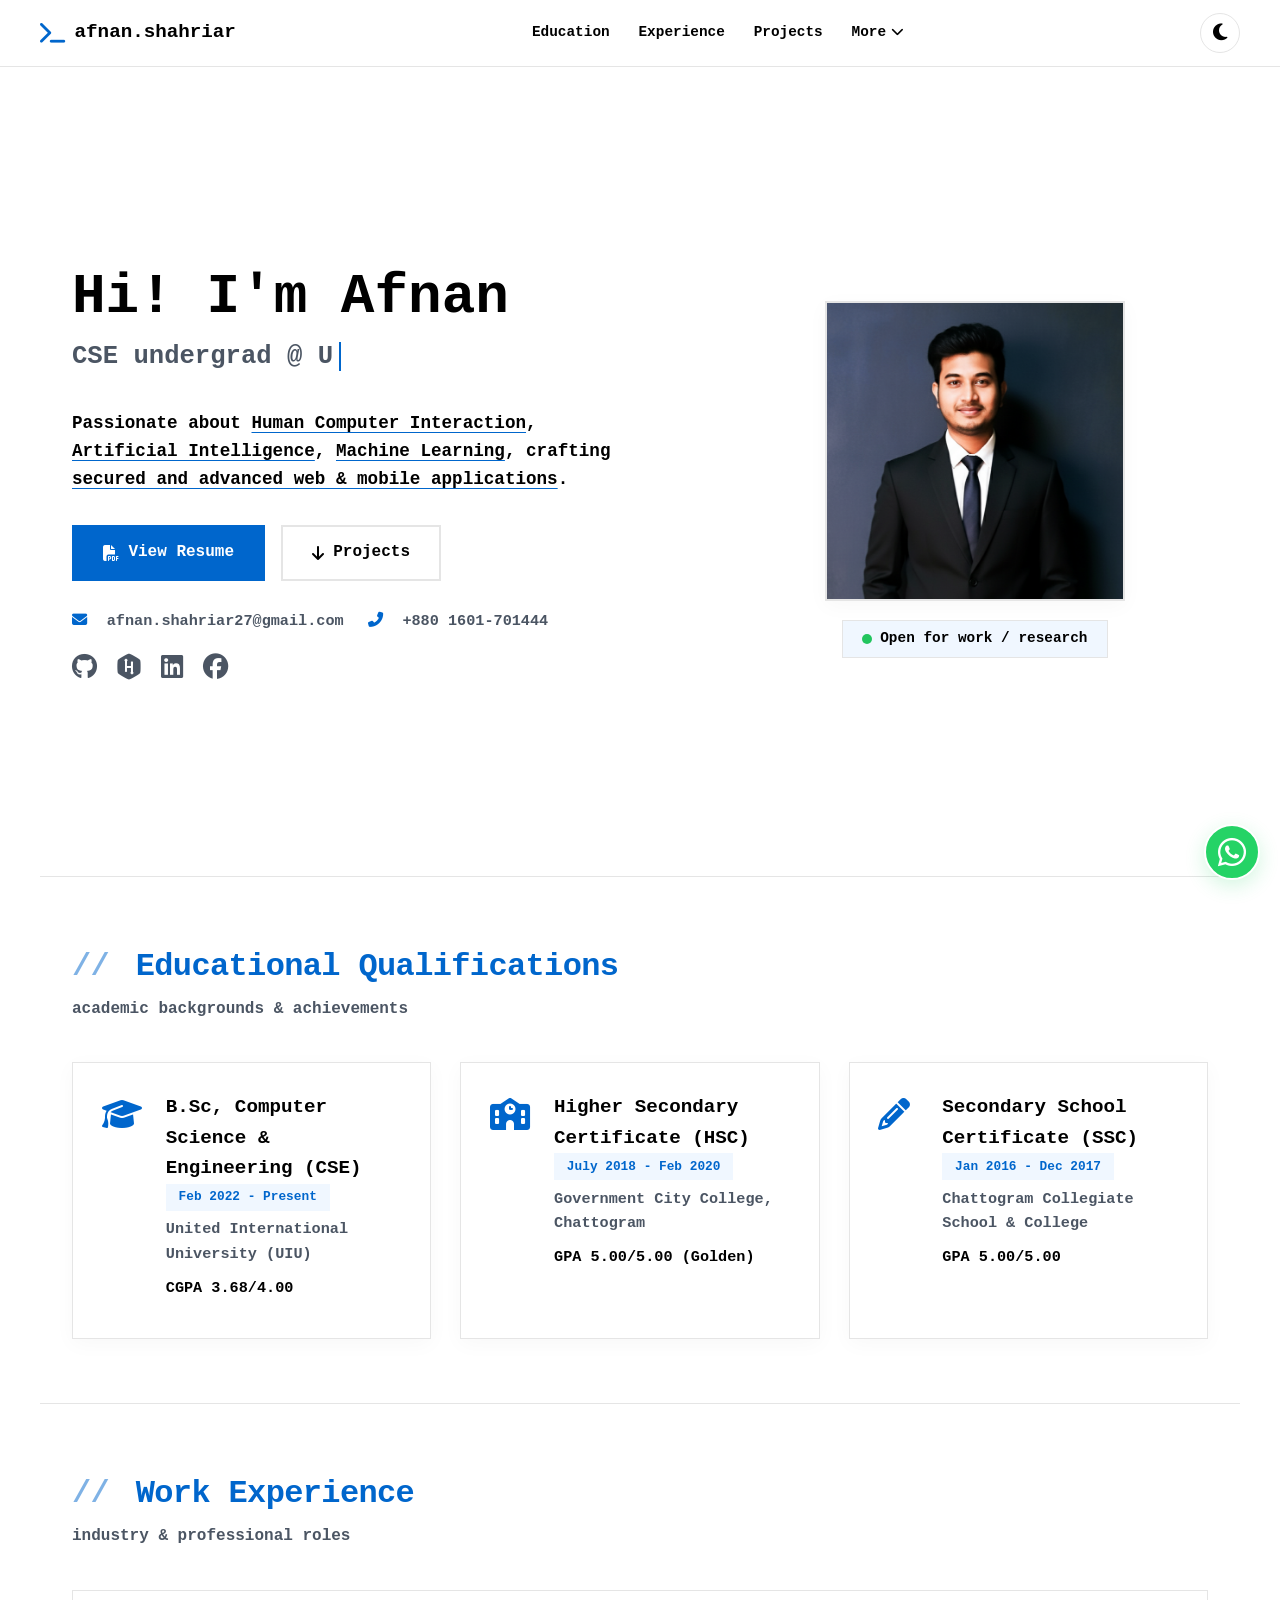
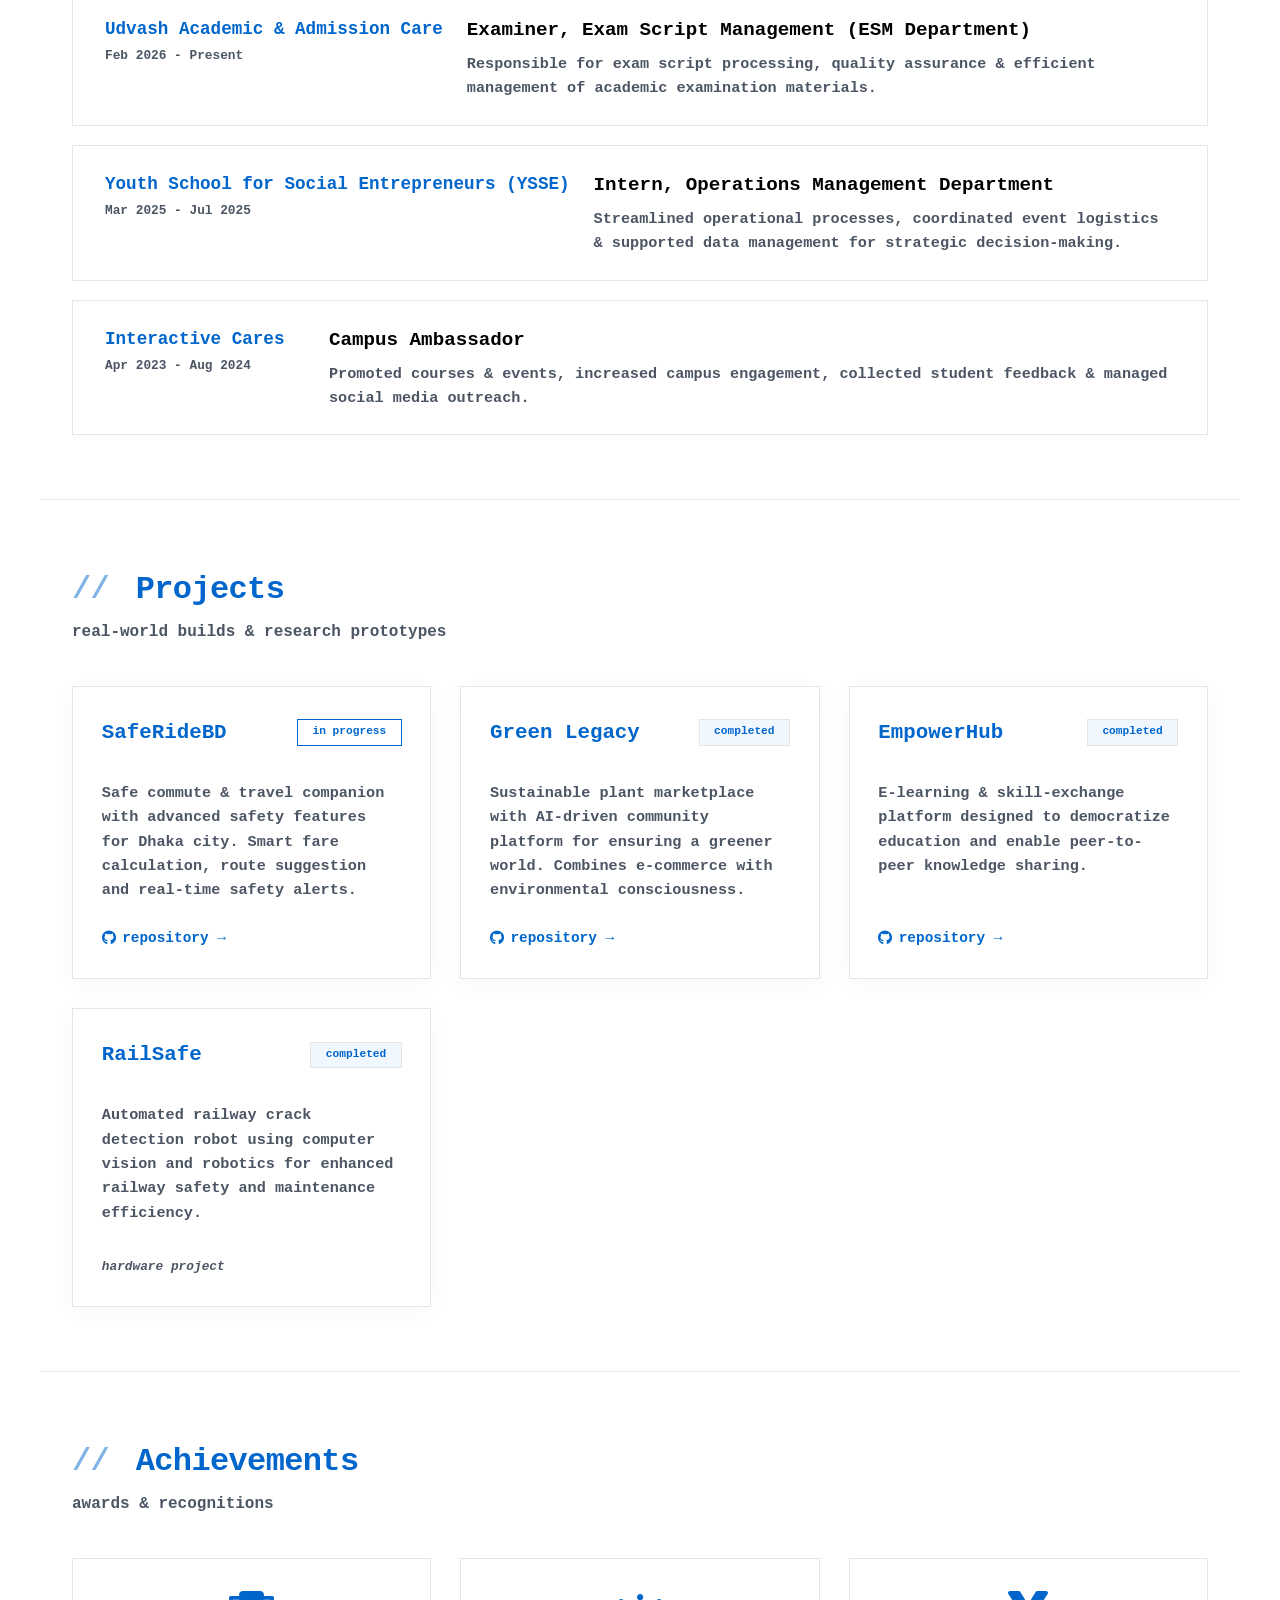
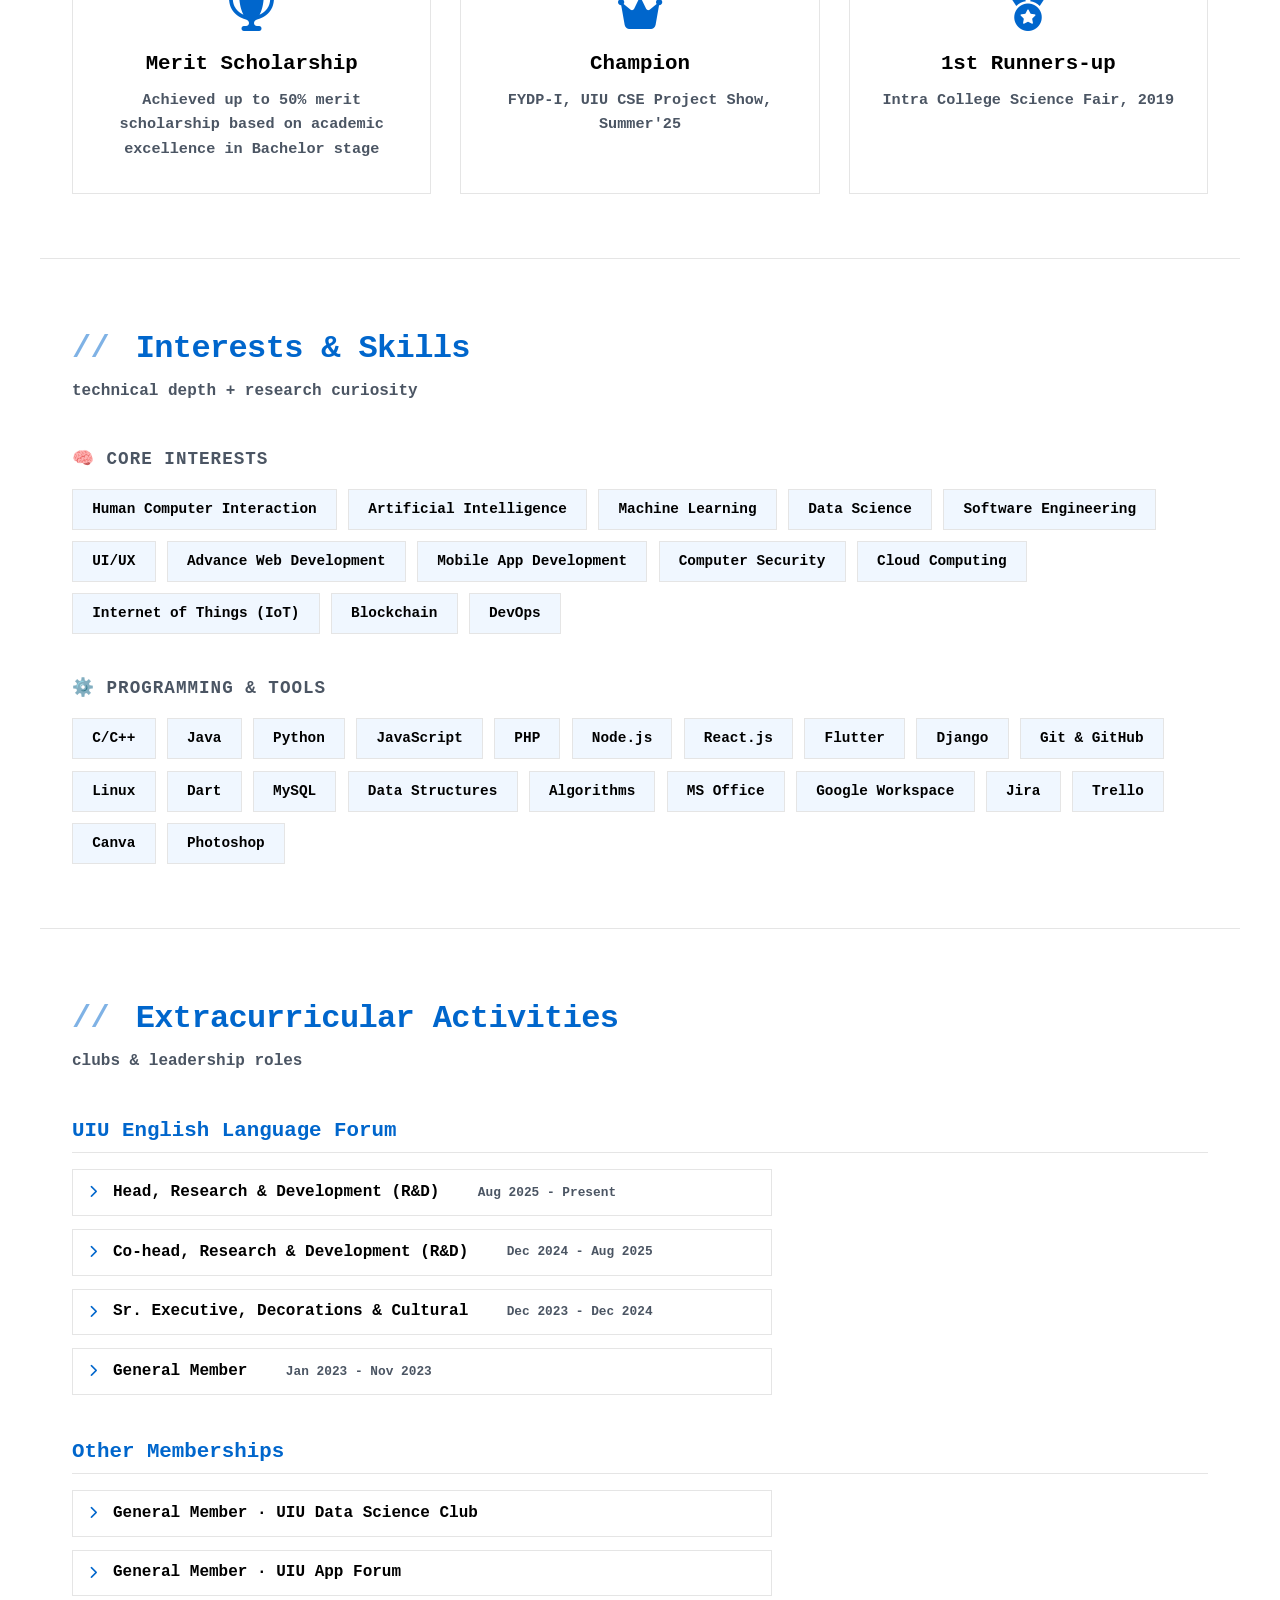
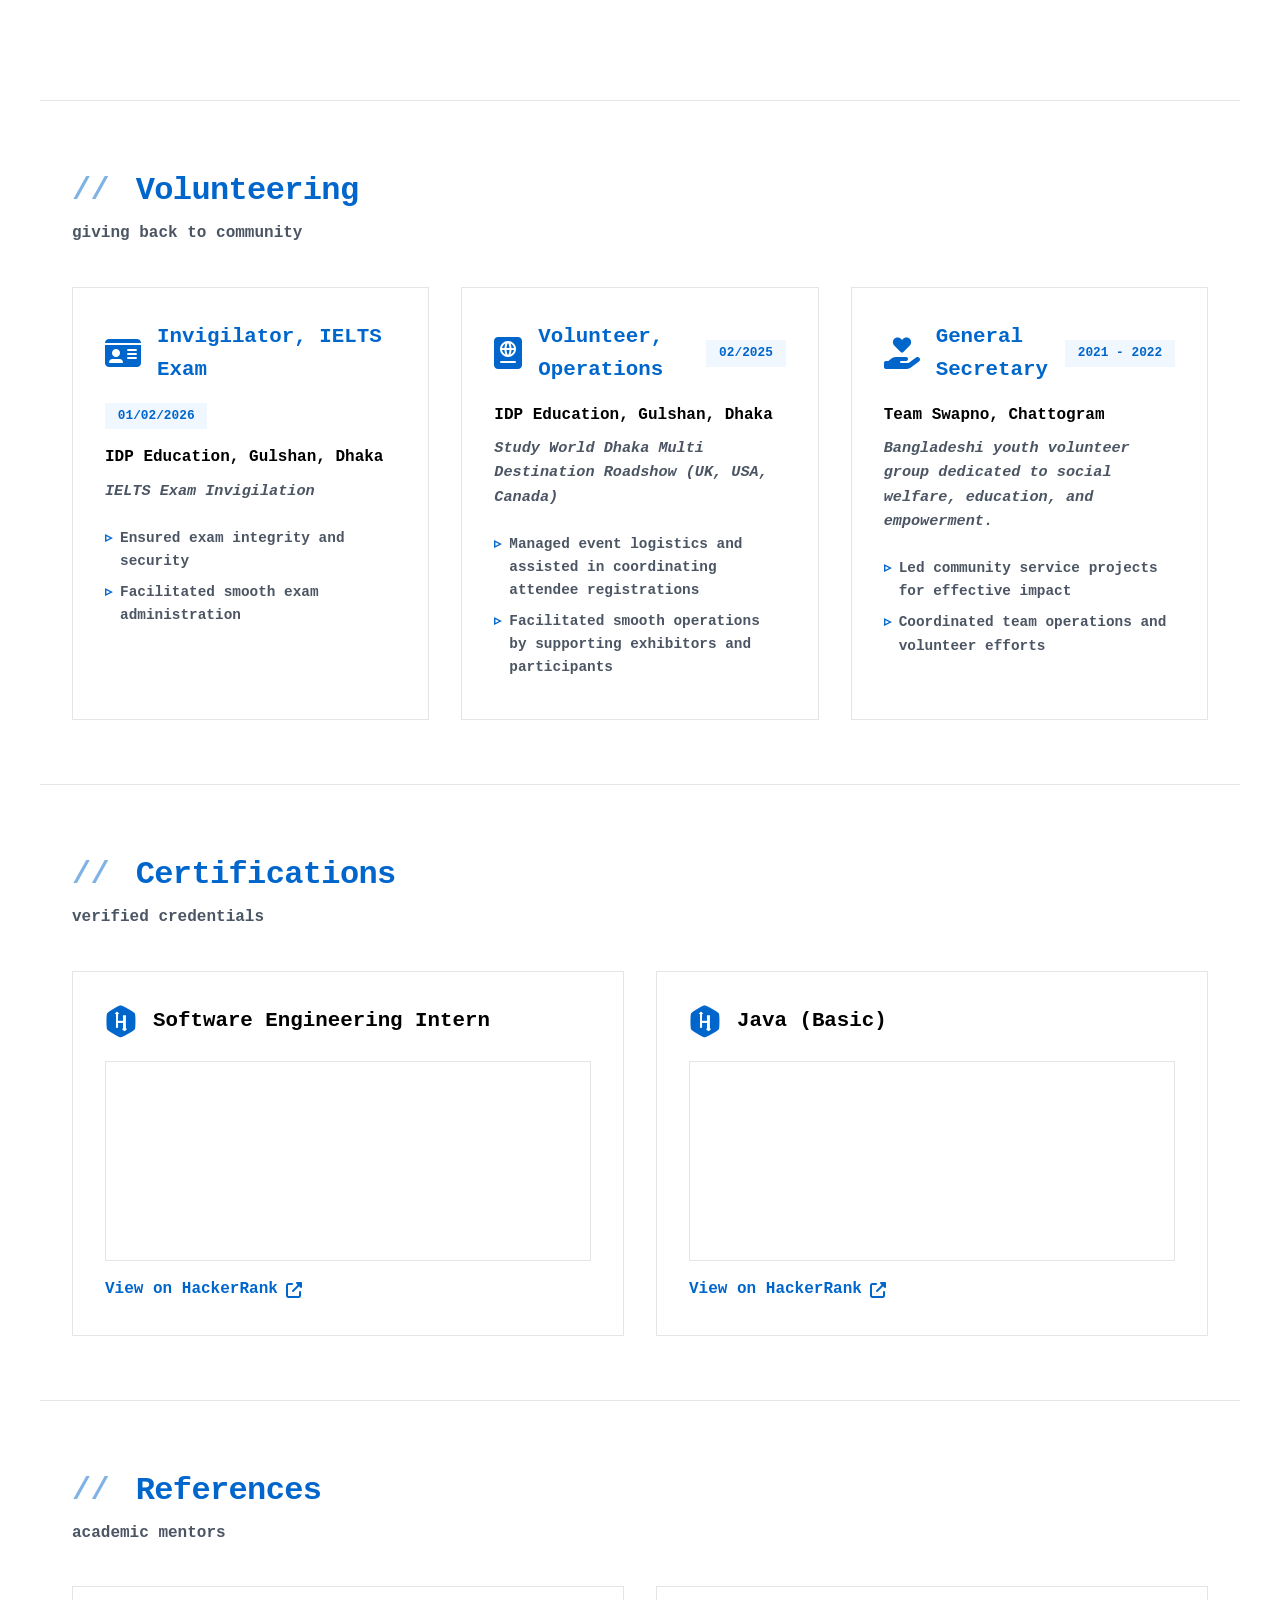
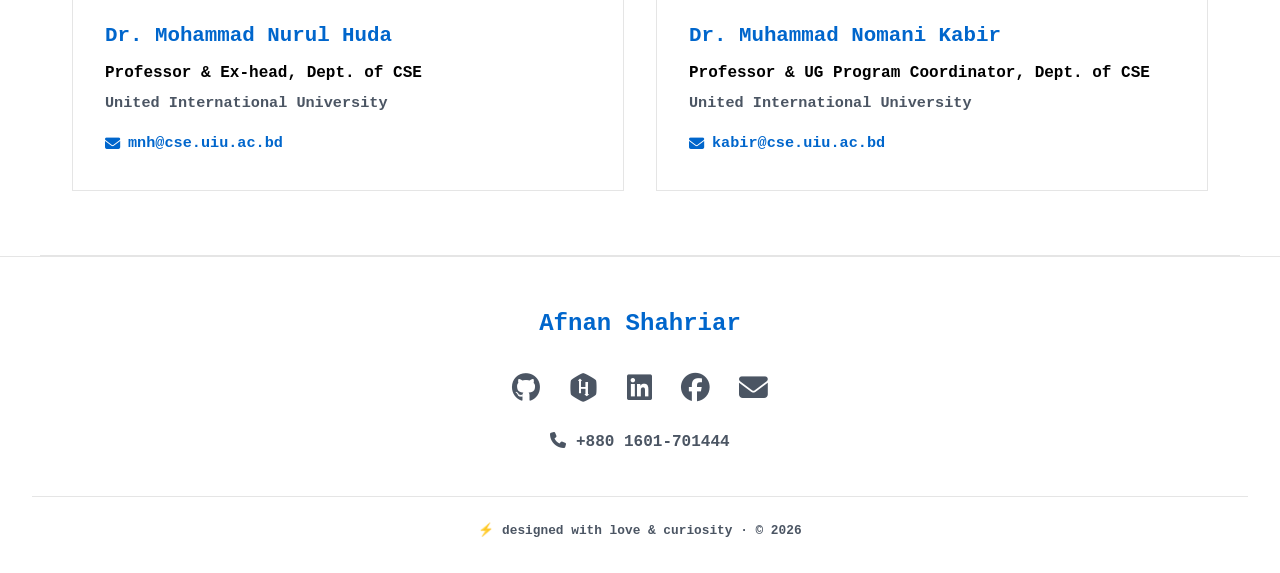
==== commit d43ae347: "Added certifications" ====
--- a/index.html
+++ b/index.html
@@ -1,5 +1,6 @@
 <!DOCTYPE html>
 <html lang="en">
+
 <head>
   <meta charset="UTF-8">
   <meta name="viewport" content="width=device-width, initial-scale=1.0, maximum-scale=5.0">
@@ -9,6 +10,7 @@
   <link rel="stylesheet" href="https://cdnjs.cloudflare.com/ajax/libs/font-awesome/6.4.0/css/all.min.css">
   <link rel="stylesheet" href="assets/css/style.css">
 </head>
+
 <body>
   <div class="scroll-progress">
     <div class="scroll-progress-bar" id="scrollProgress"></div>
@@ -24,7 +26,7 @@
         <a href="#education">Education</a>
         <a href="#experience">Experience</a>
         <a href="#projects">Projects</a>
-        
+
         <!-- Dropdown Menu -->
         <div class="dropdown">
           <a href="#" class="dropdown-trigger">More <i class="fas fa-chevron-down"></i></a>
@@ -70,9 +72,9 @@
             <span class="typed-role" id="typedRole"></span>
           </div>
           <p class="hero-bio">
-            Passionate about <span class="mark">Human Computer Interaction</span>, 
+            Passionate about <span class="mark">Human Computer Interaction</span>,
             <span class="mark">Artificial Intelligence</span>,
-            <span class="mark">Machine Learning</span>, crafting 
+            <span class="mark">Machine Learning</span>, crafting
             <span class="mark">secured and advanced web & mobile applications</span>.
           </p>
           <div class="hero-cta">
@@ -89,8 +91,12 @@
           </div>
           <div class="hero-social">
             <a href="https://github.com/afnan2710" target="_blank" aria-label="github"><i class="fab fa-github"></i></a>
-            <a href="https://linkedin.com/in/afnan-shahriar-504894358/" target="_blank" aria-label="linkedin"><i class="fab fa-linkedin"></i></a>
-            <a href="https://facebook.com/afnan2710" target="_blank" aria-label="facebook"><i class="fab fa-facebook"></i></a>
+            <a href="https://www.hackerrank.com/profile/afnan2710" target="_blank" aria-label="hackerrank"><i
+                class="fab fa-hackerrank"></i></a>
+            <a href="https://linkedin.com/in/afnan-shahriar-504894358/" target="_blank" aria-label="linkedin"><i
+                class="fab fa-linkedin"></i></a>
+            <a href="https://facebook.com/afnan2710" target="_blank" aria-label="facebook"><i
+                class="fab fa-facebook"></i></a>
           </div>
         </div>
         <div class="hero-visual animate-fade-in">
@@ -117,7 +123,9 @@
               <h3>B.Sc, Computer Science & Engineering (CSE)</h3>
               <span class="edu-date">Feb 2022 - Present</span>
             </div>
-            <b><div class="edu-institute">United International University (UIU)</div></b>
+            <b>
+              <div class="edu-institute">United International University (UIU)</div>
+            </b>
             <div class="edu-score">CGPA <strong>3.68</strong>/4.00</div>
           </div>
         </article>
@@ -128,7 +136,9 @@
               <h3>Higher Secondary Certificate (HSC)</h3>
               <span class="edu-date">July 2018 - Feb 2020</span>
             </div>
-            <b><div class="edu-institute">Government City College, Chattogram</div></b>
+            <b>
+              <div class="edu-institute">Government City College, Chattogram</div>
+            </b>
             <div class="edu-score">GPA <strong>5.00</strong>/5.00 (Golden)</div>
           </div>
         </article>
@@ -139,7 +149,9 @@
               <h3>Secondary School Certificate (SSC)</h3>
               <span class="edu-date">Jan 2016 - Dec 2017</span>
             </div>
-            <b><div class="edu-institute">Chattogram Collegiate School & College</div></b>
+            <b>
+              <div class="edu-institute">Chattogram Collegiate School & College</div>
+            </b>
             <div class="edu-score">GPA <strong>5.00</strong>/5.00</div>
           </div>
         </article>
@@ -159,7 +171,8 @@
           </div>
           <div class="exp-right">
             <h3>Examiner, Exam Script Management (ESM Department)</h3>
-            <p class="exp-description">Responsible for exam script processing, quality assurance & efficient management of academic examination materials.</p>
+            <p class="exp-description">Responsible for exam script processing, quality assurance & efficient management
+              of academic examination materials.</p>
           </div>
         </article>
         <article class="exp-card animate-on-scroll">
@@ -169,7 +182,8 @@
           </div>
           <div class="exp-right">
             <h3>Intern, Operations Management Department</h3>
-            <p class="exp-description">Streamlined operational processes, coordinated event logistics & supported data management for strategic decision-making.</p>
+            <p class="exp-description">Streamlined operational processes, coordinated event logistics & supported data
+              management for strategic decision-making.</p>
           </div>
         </article>
         <article class="exp-card animate-on-scroll">
@@ -179,7 +193,8 @@
           </div>
           <div class="exp-right">
             <h3>Campus Ambassador</h3>
-            <p class="exp-description">Promoted courses & events, increased campus engagement, collected student feedback & managed social media outreach.</p>
+            <p class="exp-description">Promoted courses & events, increased campus engagement, collected student
+              feedback & managed social media outreach.</p>
           </div>
         </article>
       </div>
@@ -196,7 +211,8 @@
             <h3>SafeRideBD</h3>
             <span class="project-status in-progress">in progress</span>
           </div>
-          <p class="project-desc">Safe commute & travel companion with advanced safety features for Dhaka city. Smart fare calculation, route suggestion and real-time safety alerts.</p>
+          <p class="project-desc">Safe commute & travel companion with advanced safety features for Dhaka city. Smart
+            fare calculation, route suggestion and real-time safety alerts.</p>
           <a href="https://github.com/afnan2710/saferidebd" class="project-link" target="_blank">
             <i class="fab fa-github"></i> repository →
           </a>
@@ -206,7 +222,8 @@
             <h3>Green Legacy</h3>
             <span class="project-status completed">completed</span>
           </div>
-          <p class="project-desc">Sustainable plant marketplace with AI-driven community platform for ensuring a greener world. Combines e-commerce with environmental consciousness.</p>
+          <p class="project-desc">Sustainable plant marketplace with AI-driven community platform for ensuring a greener
+            world. Combines e-commerce with environmental consciousness.</p>
           <a href="https://github.com/afnan2710/greenlegacy_main" class="project-link" target="_blank">
             <i class="fab fa-github"></i> repository →
           </a>
@@ -216,7 +233,8 @@
             <h3>EmpowerHub</h3>
             <span class="project-status completed">completed</span>
           </div>
-          <p class="project-desc">E‑learning & skill‑exchange platform designed to democratize education and enable peer-to-peer knowledge sharing.</p>
+          <p class="project-desc">E‑learning & skill‑exchange platform designed to democratize education and enable
+            peer-to-peer knowledge sharing.</p>
           <a href="https://github.com/afnan2710/empowerhub" class="project-link" target="_blank">
             <i class="fab fa-github"></i> repository →
           </a>
@@ -226,7 +244,8 @@
             <h3>RailSafe</h3>
             <span class="project-status completed">completed</span>
           </div>
-          <p class="project-desc">Automated railway crack detection robot using computer vision and robotics for enhanced railway safety and maintenance efficiency.</p>
+          <p class="project-desc">Automated railway crack detection robot using computer vision and robotics for
+            enhanced railway safety and maintenance efficiency.</p>
           <span class="project-note">hardware project</span>
         </article>
       </div>
@@ -261,7 +280,7 @@
         <h2 class="section-title"><span class="title-marker">//</span> Interests & Skills</h2>
         <p class="section-subtitle">technical depth + research curiosity</p>
       </div>
-      
+
       <div class="skills-wrapper">
         <div class="skill-cluster animate-on-scroll">
           <h3 class="skill-cluster-title">🧠 core interests</h3>
@@ -269,11 +288,12 @@
             <span>Human Computer Interaction</span><span>Artificial Intelligence</span>
             <span>Machine Learning</span><span>Data Science</span><span>Software Engineering</span>
             <span>UI/UX</span><span>Advance Web Development</span>
-            <span>Mobile App Development</span><span>Computer Security</span><span>Cloud Computing</span><span>Internet of Things (IoT)</span><span>Blockchain</span>
+            <span>Mobile App Development</span><span>Computer Security</span><span>Cloud Computing</span><span>Internet
+              of Things (IoT)</span><span>Blockchain</span>
             <span>DevOps</span>
           </div>
         </div>
-        
+
         <div class="skill-cluster animate-on-scroll">
           <h3 class="skill-cluster-title">⚙️ programming & tools</h3>
           <div class="skill-pills">
@@ -293,21 +313,24 @@
         <h2 class="section-title"><span class="title-marker">//</span> Extracurricular Activities</h2>
         <p class="section-subtitle">clubs & leadership roles</p>
       </div>
-      
+
       <div class="extra-club">
         <h3 class="club-name">UIU English Language Forum</h3>
         <div class="extra-list">
           <div class="extra-item animate-on-scroll">
             <i class="fas fa-chevron-right"></i>
-            <div><strong>Head, Research & Development (R&D)</strong> <span class="extra-date">Aug 2025 - Present</span></div>
+            <div><strong>Head, Research & Development (R&D)</strong> <span class="extra-date">Aug 2025 - Present</span>
+            </div>
           </div>
           <div class="extra-item animate-on-scroll">
             <i class="fas fa-chevron-right"></i>
-            <div><strong>Co-head, Research & Development (R&D)</strong> <span class="extra-date">Dec 2024 - Aug 2025</span></div>
+            <div><strong>Co-head, Research & Development (R&D)</strong> <span class="extra-date">Dec 2024 - Aug
+                2025</span></div>
           </div>
           <div class="extra-item animate-on-scroll">
             <i class="fas fa-chevron-right"></i>
-            <div><strong>Sr. Executive, Decorations & Cultural</strong> <span class="extra-date">Dec 2023 - Dec 2024</span></div>
+            <div><strong>Sr. Executive, Decorations & Cultural</strong> <span class="extra-date">Dec 2023 - Dec
+                2024</span></div>
           </div>
           <div class="extra-item animate-on-scroll">
             <i class="fas fa-chevron-right"></i>
@@ -315,7 +338,7 @@
           </div>
         </div>
       </div>
-      
+
       <div class="extra-club">
         <h3 class="club-name">Other Memberships</h3>
         <div class="extra-list">
@@ -337,7 +360,7 @@
         <h2 class="section-title"><span class="title-marker">//</span> Volunteering</h2>
         <p class="section-subtitle">giving back to community</p>
       </div>
-      
+
       <div class="volunteer-grid">
         <!-- IELTS Invigilator -->
         <div class="volunteer-card animate-on-scroll">
@@ -377,7 +400,8 @@
             <span class="volunteer-date">2021 - 2022</span>
           </div>
           <p class="volunteer-org">Team Swapno, Chattogram</p>
-          <p class="volunteer-desc">Bangladeshi youth volunteer group dedicated to social welfare, education, and empowerment.</p>
+          <p class="volunteer-desc">Bangladeshi youth volunteer group dedicated to social welfare, education, and
+            empowerment.</p>
           <ul class="volunteer-list">
             <li>Led community service projects for effective impact</li>
             <li>Coordinated team operations and volunteer efforts</li>
@@ -391,22 +415,38 @@
         <h2 class="section-title"><span class="title-marker">//</span> Certifications</h2>
         <p class="section-subtitle">verified credentials</p>
       </div>
-      
-      <div class="cert-card animate-on-scroll">
-        <div class="cert-header">
-          <i class="fab fa-hackerrank"></i>
-          <h3>HackerRank Certification</h3>
-        </div>
-        <div class="cert-iframe-container">
-          <iframe src="https://www.hackerrank.com/certificates/iframe/ac4ffb2670d1" 
-                  title="HackerRank Certificate" 
-                  frameborder="0"
-                  allowfullscreen>
-          </iframe>
-        </div>
-        <a href="https://www.hackerrank.com/certificates/ac4ffb2670d1" target="_blank" class="cert-link">
-          View on HackerRank <i class="fas fa-external-link-alt"></i>
-        </a>
+
+      <div class="certifications-grid">
+
+        <div class="cert-card animate-on-scroll">
+          <div class="cert-header">
+            <i class="fab fa-hackerrank"></i>
+            <h3>Software Engineering Intern</h3>
+          </div>
+          <div class="cert-iframe-container">
+            <iframe src="https://www.hackerrank.com/certificates/iframe/ac4ffb2670d1" title="HackerRank Certificate"
+              frameborder="0" allowfullscreen>
+            </iframe>
+          </div>
+          <a href="https://www.hackerrank.com/certificates/ac4ffb2670d1" target="_blank" class="cert-link">
+            View on HackerRank <i class="fas fa-external-link-alt"></i>
+          </a>
+        </div>
+
+        <div class="cert-card animate-on-scroll">
+          <div class="cert-header">
+            <i class="fab fa-hackerrank"></i>
+            <h3>Java (Basic)</h3>
+          </div>
+          <div class="cert-iframe-container">
+            <iframe src="https://www.hackerrank.com/certificates/iframe/f7f5bfd1c7c9" title="HackerRank Certificate"
+              frameborder="0" allowfullscreen>
+            </iframe>
+          </div>
+          <a href="https://www.hackerrank.com/certificates/f7f5bfd1c7c9" target="_blank" class="cert-link">
+            View on HackerRank <i class="fas fa-external-link-alt"></i>
+          </a>
+        </div>
       </div>
     </section>
 
@@ -415,7 +455,7 @@
         <h2 class="section-title"><span class="title-marker">//</span> References</h2>
         <p class="section-subtitle">academic mentors</p>
       </div>
-      
+
       <div class="references-grid">
         <div class="ref-card animate-on-scroll">
           <h3>Dr. Mohammad Nurul Huda</h3>
@@ -425,7 +465,7 @@
             <i class="fas fa-envelope"></i> mnh@cse.uiu.ac.bd
           </a>
         </div>
-        
+
         <div class="ref-card animate-on-scroll">
           <h3>Dr. Muhammad Nomani Kabir</h3>
           <p class="ref-title">Professor & UG Program Coordinator, Dept. of CSE</p>
@@ -443,6 +483,7 @@
       <div class="footer-name">Afnan Shahriar</div>
       <div class="footer-social">
         <a href="https://github.com/afnan2710" target="_blank"><i class="fab fa-github"></i></a>
+        <a href="https://www.hackerrank.com/profile/afnan2710" target="_blank"><i class="fab fa-hackerrank"></i></a>
         <a href="https://linkedin.com/in/afnan-shahriar-504894358/" target="_blank"><i class="fab fa-linkedin"></i></a>
         <a href="https://facebook.com/afnan2710" target="_blank"><i class="fab fa-facebook"></i></a>
         <a href="mailto:afnan.shahriar27@gmail.com"><i class="fas fa-envelope"></i></a>
@@ -462,4 +503,5 @@
 
   <script src="assets/js/main.js"></script>
 </body>
+
 </html>
--- a/assets/css/style.css
+++ b/assets/css/style.css
@@ -6,7 +6,7 @@
   --accent-light: #0066cc;
   --accent-soft-light: #f0f7ff;
   --muted-light: #4b5563;
-  --shadow-light: 0 5px 20px rgba(0,0,0,0.03);
+  --shadow-light: 0 5px 20px rgba(0, 0, 0, 0.03);
 
   --bg-dark: #000000;
   --text-dark: #ffffff;
@@ -15,7 +15,7 @@
   --accent-dark: #ffffff;
   --accent-soft-dark: #1a1a1a;
   --muted-dark: #a0a0a0;
-  --shadow-dark: 0 5px 20px rgba(255,255,255,0.03);
+  --shadow-dark: 0 5px 20px rgba(255, 255, 255, 0.03);
 
   --spacing-xs: 0.5rem;
   --spacing-sm: 1rem;
@@ -72,8 +72,54 @@
   line-height: 1.6;
   font-size: 16px;
   transition: background-color 0.2s ease, color 0.2s ease;
-}
-
+  font-weight: 700;
+  /* Bold for all body text */
+}
+
+/* All text elements bold */
+h1,
+h2,
+h3,
+h4,
+h5,
+h6,
+p,
+a,
+span,
+div,
+li,
+label,
+input,
+textarea,
+button,
+strong,
+b {
+  font-weight: 700 !important;
+}
+
+/* Keep headings extra bold */
+h1,
+h2,
+h3,
+h4,
+h5,
+h6 {
+  font-weight: 800 !important;
+}
+
+/* Small text and dates slightly less heavy but still bold */
+small,
+.date,
+.edu-date,
+.exp-period,
+.volunteer-date,
+.extra-date,
+.project-status,
+.project-note {
+  font-weight: 600 !important;
+}
+
+/* Site Header */
 .site-header {
   position: sticky;
   top: 0;
@@ -96,7 +142,7 @@
   align-items: center;
   gap: 0.6rem;
   font-size: 1.4rem;
-  font-weight: 600;
+  font-weight: 700;
   color: var(--accent);
   text-decoration: none;
   transition: color 0.2s;
@@ -109,6 +155,7 @@
 .logo-name {
   color: var(--text);
   font-size: 1.2rem;
+  font-weight: 700;
 }
 
 .desktop-nav {
@@ -120,7 +167,7 @@
   color: var(--text);
   text-decoration: none;
   font-size: 0.9rem;
-  font-weight: 500;
+  font-weight: 700;
   padding: 0.4rem 0;
   transition: color 0.2s;
 }
@@ -151,6 +198,7 @@
   align-items: center;
   justify-content: center;
   position: relative;
+  font-weight: 700;
 }
 
 .theme-toggle i {
@@ -191,6 +239,7 @@
   display: none;
   align-items: center;
   justify-content: center;
+  font-weight: 700;
 }
 
 .theme-toggle:hover,
@@ -220,6 +269,7 @@
     opacity: 0;
     transform: translateY(-10px);
   }
+
   to {
     opacity: 1;
     transform: translateY(0);
@@ -232,6 +282,7 @@
   text-decoration: none;
   font-size: 1.1rem;
   transition: all 0.2s;
+  font-weight: 700;
 }
 
 .drawer-link:hover,
@@ -242,6 +293,7 @@
   text-underline-offset: 4px;
 }
 
+/* Sections */
 .section {
   max-width: 1200px;
   margin: 0 auto;
@@ -255,7 +307,7 @@
 
 .section-title {
   font-size: 2rem;
-  font-weight: 600;
+  font-weight: 800;
   color: var(--accent);
   letter-spacing: -0.02em;
 }
@@ -263,14 +315,17 @@
 .title-marker {
   opacity: 0.5;
   margin-right: 0.5rem;
+  font-weight: 700;
 }
 
 .section-subtitle {
   color: var(--muted);
   font-size: 1rem;
   margin-top: 0.3rem;
-}
-
+  font-weight: 700;
+}
+
+/* Scroll Progress */
 .scroll-progress {
   position: fixed;
   top: 0;
@@ -288,6 +343,7 @@
   transition: width 0.1s ease;
 }
 
+/* Hero Section */
 .hero-section {
   padding-top: calc(var(--spacing-xl) + 1rem);
   min-height: 90vh;
@@ -305,7 +361,7 @@
 
 .hero-name {
   font-size: 3.5rem;
-  font-weight: 700;
+  font-weight: 800;
   line-height: 1.1;
   color: var(--text);
   margin-bottom: 0.5rem;
@@ -318,16 +374,20 @@
   color: var(--muted);
   margin-bottom: 1.2rem;
   animation: fadeInUp 0.5s ease 0.1s both;
+  font-weight: 700;
 }
 
 .typed-role {
   border-right: 2px solid var(--accent);
   padding-right: 6px;
   animation: blink 0.9s step-end infinite;
+  font-weight: 700;
 }
 
 @keyframes blink {
-  50% { border-color: transparent; }
+  50% {
+    border-color: transparent;
+  }
 }
 
 .hero-bio {
@@ -336,10 +396,11 @@
   margin: 1.5rem 0 2rem;
   color: var(--text);
   animation: fadeInUp 0.5s ease 0.2s both;
+  font-weight: 700;
 }
 
 .mark {
-  font-weight: 600;
+  font-weight: 800;
   text-decoration: underline;
   text-underline-offset: 4px;
   text-decoration-color: var(--accent);
@@ -353,14 +414,15 @@
   animation: fadeInUp 0.5s ease 0.3s both;
 }
 
-.btn-primary, .btn-outline {
+.btn-primary,
+.btn-outline {
   display: inline-flex;
   align-items: center;
   gap: 0.6rem;
   padding: 0.8rem 1.8rem;
   border-radius: 0;
   text-decoration: none;
-  font-weight: 600;
+  font-weight: 700;
   transition: all 0.2s;
   border: 2px solid;
 }
@@ -394,6 +456,7 @@
   font-size: 0.95rem;
   color: var(--muted);
   animation: fadeInUp 0.5s ease 0.4s both;
+  font-weight: 700;
 }
 
 .quick-info i {
@@ -412,6 +475,7 @@
 .hero-social a {
   color: var(--muted);
   transition: all 0.2s;
+  font-weight: 700;
 }
 
 .hero-social a:hover {
@@ -455,6 +519,7 @@
   align-items: center;
   gap: 0.5rem;
   border: 1px solid var(--border);
+  font-weight: 700;
 }
 
 .dot {
@@ -467,11 +532,20 @@
 }
 
 @keyframes pulse {
-  0% { opacity: 1; }
-  50% { opacity: 0.5; }
-  100% { opacity: 1; }
-}
-
+  0% {
+    opacity: 1;
+  }
+
+  50% {
+    opacity: 0.5;
+  }
+
+  100% {
+    opacity: 1;
+  }
+}
+
+/* Education Grid */
 .education-grid {
   display: grid;
   grid-template-columns: repeat(auto-fit, minmax(320px, 1fr));
@@ -509,7 +583,7 @@
 
 .edu-header h3 {
   font-size: 1.2rem;
-  font-weight: 600;
+  font-weight: 800;
 }
 
 .edu-date {
@@ -524,13 +598,20 @@
   color: var(--muted);
   margin: 0.2rem 0 0.5rem;
   font-size: 0.95rem;
+  font-weight: 700;
 }
 
 .edu-score {
   font-size: 0.95rem;
   margin: 0.6rem 0;
-}
-
+  font-weight: 700;
+}
+
+.edu-score strong {
+  font-weight: 800;
+}
+
+/* Experience Grid */
 .exp-grid {
   display: flex;
   flex-direction: column;
@@ -559,7 +640,7 @@
 }
 
 .exp-company {
-  font-weight: 700;
+  font-weight: 800;
   color: var(--accent);
   display: block;
   font-size: 1.1rem;
@@ -568,6 +649,7 @@
 .exp-period {
   font-size: 0.8rem;
   color: var(--muted);
+  font-weight: 600;
 }
 
 .exp-right {
@@ -581,14 +663,16 @@
   flex-wrap: wrap;
   align-items: center;
   gap: 0.8rem;
+  font-weight: 800;
 }
 
 .exp-description {
   color: var(--muted);
   font-size: 0.95rem;
-}
-
-/* PROJECTS GRID */
+  font-weight: 700;
+}
+
+/* Projects Grid */
 .project-grid {
   display: grid;
   grid-template-columns: repeat(auto-fit, minmax(280px, 1fr));
@@ -624,6 +708,7 @@
 .project-header h3 {
   font-size: 1.3rem;
   color: var(--accent);
+  font-weight: 800;
 }
 
 .project-status {
@@ -645,6 +730,7 @@
   font-size: 0.95rem;
   margin: 1rem 0 1.5rem;
   flex-grow: 1;
+  font-weight: 700;
 }
 
 .project-note {
@@ -652,6 +738,7 @@
   color: var(--muted);
   font-style: italic;
   margin-top: 0.5rem;
+  font-weight: 600;
 }
 
 .project-link {
@@ -660,7 +747,7 @@
   gap: 0.4rem;
   color: var(--accent);
   text-decoration: none;
-  font-weight: 600;
+  font-weight: 700;
   font-size: 0.9rem;
   transition: all 0.2s;
   align-self: flex-start;
@@ -672,6 +759,7 @@
   text-underline-offset: 4px;
 }
 
+/* Achievements Grid */
 .achievements-grid {
   display: grid;
   grid-template-columns: repeat(auto-fit, minmax(250px, 1fr));
@@ -699,14 +787,16 @@
 .achievement-card h3 {
   font-size: 1.3rem;
   margin-bottom: 0.5rem;
+  font-weight: 800;
 }
 
 .achievement-card p {
   color: var(--muted);
   font-size: 0.95rem;
-}
-
-/* SKILLS */
+  font-weight: 700;
+}
+
+/* Skills */
 .skills-wrapper {
   display: flex;
   flex-direction: column;
@@ -719,6 +809,7 @@
   letter-spacing: 1px;
   color: var(--muted);
   margin-bottom: 1rem;
+  font-weight: 800;
 }
 
 .skill-pills {
@@ -733,6 +824,7 @@
   font-size: 0.9rem;
   border: 1px solid var(--border);
   transition: all 0.2s;
+  font-weight: 700;
 }
 
 .skill-pills span:hover {
@@ -741,6 +833,7 @@
   cursor: default;
 }
 
+/* Extracurricular */
 .extra-club {
   margin-bottom: 2.5rem;
 }
@@ -751,6 +844,7 @@
   margin-bottom: 1rem;
   padding-bottom: 0.3rem;
   border-bottom: 1px solid var(--border);
+  font-weight: 800;
 }
 
 .extra-list {
@@ -769,6 +863,7 @@
   border: 1px solid var(--border);
   font-size: 1rem;
   transition: all 0.2s;
+  font-weight: 700;
 }
 
 .extra-item:hover {
@@ -786,17 +881,29 @@
   margin-left: 1rem;
   background: var(--bg);
   padding: 0.2rem 0.8rem;
-}
-
-/* CERTIFICATIONS */
+  font-weight: 600;
+}
+
+/* Certifications */
+.certifications-grid {
+  display: grid;
+  grid-template-columns: repeat(auto-fit, minmax(350px, 1fr));
+  gap: 2rem;
+  margin-top: 1rem;
+}
+
 .cert-card {
   background: var(--card-bg);
   border: 1px solid var(--border);
   padding: 2rem;
-  margin-bottom: 1.5rem;
-  max-width: 800px;
-  margin-left: auto;
-  margin-right: auto;
+  transition: all 0.2s;
+  height: 100%;
+  display: flex;
+  flex-direction: column;
+}
+
+.cert-card:hover {
+  border-color: var(--accent);
 }
 
 .cert-header {
@@ -813,6 +920,7 @@
 
 .cert-header h3 {
   font-size: 1.3rem;
+  font-weight: 800;
 }
 
 .cert-iframe-container {
@@ -820,6 +928,7 @@
   height: 200px;
   margin-bottom: 1rem;
   border: 1px solid var(--border);
+  flex-shrink: 0;
 }
 
 .cert-iframe-container iframe {
@@ -833,8 +942,9 @@
   gap: 0.5rem;
   color: var(--accent);
   text-decoration: none;
-  font-weight: 600;
-  transition: all 0.2s;
+  font-weight: 700;
+  transition: all 0.2s;
+  margin-top: auto;
 }
 
 .cert-link:hover {
@@ -843,6 +953,7 @@
   text-underline-offset: 4px;
 }
 
+/* References */
 .references-grid {
   display: grid;
   grid-template-columns: repeat(auto-fit, minmax(300px, 1fr));
@@ -864,10 +975,11 @@
   font-size: 1.3rem;
   color: var(--accent);
   margin-bottom: 0.5rem;
+  font-weight: 800;
 }
 
 .ref-title {
-  font-weight: 600;
+  font-weight: 700;
   margin-bottom: 0.3rem;
 }
 
@@ -875,6 +987,7 @@
   color: var(--muted);
   margin-bottom: 1rem;
   font-size: 0.95rem;
+  font-weight: 700;
 }
 
 .ref-email {
@@ -885,6 +998,7 @@
   text-decoration: none;
   font-size: 0.95rem;
   transition: all 0.2s;
+  font-weight: 700;
 }
 
 .ref-email:hover {
@@ -892,6 +1006,94 @@
   text-underline-offset: 4px;
 }
 
+/* Volunteering */
+.volunteer-grid {
+  display: grid;
+  grid-template-columns: repeat(auto-fit, minmax(320px, 1fr));
+  gap: 2rem;
+  margin-top: 1rem;
+}
+
+.volunteer-card {
+  background: var(--card-bg);
+  border: 1px solid var(--border);
+  padding: 2rem;
+  transition: all 0.2s;
+  height: 100%;
+  display: flex;
+  flex-direction: column;
+}
+
+.volunteer-card:hover {
+  border-color: var(--accent);
+}
+
+.volunteer-header {
+  display: flex;
+  align-items: center;
+  gap: 1rem;
+  margin-bottom: 1rem;
+  flex-wrap: wrap;
+}
+
+.volunteer-header i {
+  font-size: 2rem;
+  color: var(--accent);
+}
+
+.volunteer-header h3 {
+  font-size: 1.3rem;
+  color: var(--accent);
+  flex: 1;
+  font-weight: 800;
+}
+
+.volunteer-date {
+  font-size: 0.8rem;
+  background: var(--accent-soft);
+  padding: 0.2rem 0.8rem;
+  color: var(--accent);
+  font-weight: 600;
+  white-space: nowrap;
+}
+
+.volunteer-org {
+  font-weight: 700;
+  color: var(--text);
+  margin-bottom: 0.5rem;
+  font-size: 1rem;
+}
+
+.volunteer-desc {
+  color: var(--muted);
+  font-size: 0.95rem;
+  margin-bottom: 1rem;
+  font-style: italic;
+  font-weight: 700;
+}
+
+.volunteer-list {
+  list-style: none;
+  margin-top: 0.5rem;
+  padding-left: 0;
+}
+
+.volunteer-list li {
+  margin-bottom: 0.5rem;
+  font-size: 0.9rem;
+  display: flex;
+  gap: 0.5rem;
+  color: var(--muted);
+  font-weight: 700;
+}
+
+.volunteer-list li::before {
+  content: "▹";
+  color: var(--accent);
+  font-weight: bold;
+}
+
+/* Footer */
 .site-footer {
   background: var(--card-bg);
   border-top: 1px solid var(--border);
@@ -906,7 +1108,7 @@
 
 .footer-name {
   font-size: 1.5rem;
-  font-weight: 600;
+  font-weight: 800;
   color: var(--accent);
   margin-bottom: 1rem;
 }
@@ -922,6 +1124,7 @@
 .footer-social a {
   color: var(--muted);
   transition: all 0.2s;
+  font-weight: 700;
 }
 
 .footer-social a:hover {
@@ -931,6 +1134,7 @@
 .footer-contact {
   color: var(--muted);
   margin: 1rem 0;
+  font-weight: 700;
 }
 
 .footer-copyright {
@@ -939,252 +1143,30 @@
   margin-top: 2.5rem;
   border-top: 1px solid var(--border);
   padding-top: 1.5rem;
+  font-weight: 700;
 }
 
 .pulse {
   display: inline-block;
   animation: pulseSmall 2s infinite;
+  font-weight: 700;
 }
 
 @keyframes pulseSmall {
-  0% { opacity: 0.7; }
-  50% { opacity: 1; }
-  100% { opacity: 0.7; }
-}
-
-.wa-float {
-  position: fixed;
-  bottom: 20px;
-  right: 20px;
-  background: #25D366;
-  color: white;
-  width: 56px;
-  height: 56px;
-  border-radius: 0;
-  display: flex;
-  align-items: center;
-  justify-content: center;
-  font-size: 2rem;
-  box-shadow: 0 6px 20px rgba(37,211,102,0.2);
-  transition: all 0.2s;
-  border: 2px solid white;
-  z-index: 100;
-}
-
-.wa-float:hover {
-  background: #128C7E;
-}
-
-@keyframes fadeIn {
-  from { opacity: 0; }
-  to { opacity: 1; }
-}
-
-@keyframes fadeInUp {
-  from {
-    opacity: 0;
-    transform: translateY(20px);
-  }
-  to {
+  0% {
+    opacity: 0.7;
+  }
+
+  50% {
     opacity: 1;
-    transform: translateY(0);
-  }
-}
-
-.animate-fade-in {
-  animation: fadeIn 0.8s ease;
-}
-
-.animate-slide-up {
-  animation: fadeInUp 0.6s ease;
-}
-
-.animate-on-scroll {
-  opacity: 0;
-  transform: translateY(20px);
-  transition: opacity 0.6s ease, transform 0.6s ease;
-}
-
-.animate-on-scroll.visible {
-  opacity: 1;
-  transform: translateY(0);
-}
-
-@media (max-width: 800px) {
-  .desktop-nav {
-    display: none;
-  }
-  
-  .menu-toggle {
-    display: flex;
-  }
-  
-  .hero-grid {
-    grid-template-columns: 1fr;
-    text-align: center;
-    gap: 2rem;
-  }
-  
-  .hero-text {
-    order: 2;
-  }
-  
-  .hero-visual {
-    order: 1;
-  }
-  
-  .hero-bio {
-    margin-left: auto;
-    margin-right: auto;
-  }
-  
-  .quick-info {
-    justify-content: center;
-  }
-  
-  .hero-social {
-    justify-content: center;
-  }
-  
-  .hero-cta {
-    justify-content: center;
-  }
-  
-  .section-title {
-    font-size: 1.8rem;
-  }
-  
-  .exp-card {
-    flex-direction: column;
-    gap: 0.5rem;
-  }
-  
-  .exp-left {
-    display: flex;
-    justify-content: space-between;
-    width: 100%;
-  }
-}
-
-@media (max-width: 480px) {
-  .section {
-    padding: 2.5rem 1rem;
-  }
-  
-  .hero-name {
-    font-size: 2.5rem;
-  }
-  
-  .hero-role {
-    font-size: 1.3rem;
-  }
-  
-  .img-frame {
-    width: 220px;
-    height: 220px;
-  }
-  
-  .quick-info {
-    flex-direction: column;
-    gap: 0.8rem;
-  }
-  
-  .references-grid {
-    grid-template-columns: 1fr;
-  }
-  
-  .wa-float {
-    width: 48px;
-    height: 48px;
-    font-size: 1.6rem;
-    bottom: 15px;
-    right: 15px;
-  }
-}
-
-.volunteer-grid {
-  display: grid;
-  grid-template-columns: repeat(auto-fit, minmax(320px, 1fr));
-  gap: 2rem;
-  margin-top: 1rem;
-}
-
-.volunteer-card {
-  background: var(--card-bg);
-  border: 1px solid var(--border);
-  padding: 2rem;
-  transition: all 0.2s;
-  height: 100%;
-  display: flex;
-  flex-direction: column;
-}
-
-.volunteer-card:hover {
-  border-color: var(--accent);
-}
-
-.volunteer-header {
-  display: flex;
-  align-items: center;
-  gap: 1rem;
-  margin-bottom: 1rem;
-  flex-wrap: wrap;
-}
-
-.volunteer-header i {
-  font-size: 2rem;
-  color: var(--accent);
-}
-
-.volunteer-header h3 {
-  font-size: 1.3rem;
-  color: var(--accent);
-  flex: 1;
-}
-
-.volunteer-date {
-  font-size: 0.8rem;
-  background: var(--accent-soft);
-  padding: 0.2rem 0.8rem;
-  color: var(--accent);
-  font-weight: 600;
-  white-space: nowrap;
-}
-
-.volunteer-org {
-  font-weight: 600;
-  color: var(--text);
-  margin-bottom: 0.5rem;
-  font-size: 1rem;
-}
-
-.volunteer-desc {
-  color: var(--muted);
-  font-size: 0.95rem;
-  margin-bottom: 1rem;
-  font-style: italic;
-}
-
-.volunteer-list {
-  list-style: none;
-  margin-top: 0.5rem;
-  padding-left: 0;
-}
-
-.volunteer-list li {
-  margin-bottom: 0.5rem;
-  font-size: 0.9rem;
-  display: flex;
-  gap: 0.5rem;
-  color: var(--muted);
-}
-
-.volunteer-list li::before {
-  content: "▹";
-  color: var(--accent);
-  font-weight: bold;
-}
-
+  }
+
+  100% {
+    opacity: 0.7;
+  }
+}
+
+/* WhatsApp Float */
 .wa-float {
   position: fixed;
   bottom: 20px;
@@ -1198,11 +1180,12 @@
   align-items: center;
   justify-content: center;
   font-size: 2rem;
-  box-shadow: 0 6px 20px rgba(37,211,102,0.2);
+  box-shadow: 0 6px 20px rgba(37, 211, 102, 0.2);
   transition: all 0.2s;
   border: 2px solid white;
   z-index: 100;
   text-decoration: none;
+  font-weight: 700;
 }
 
 .wa-float:hover {
@@ -1210,18 +1193,7 @@
   transform: scale(1.05);
 }
 
-@media (max-width: 480px) {
-  .volunteer-header {
-    flex-direction: column;
-    align-items: flex-start;
-    gap: 0.5rem;
-  }
-  
-  .volunteer-date {
-    align-self: flex-start;
-  }
-}
-
+/* Dropdown Menu */
 .dropdown {
   position: relative;
   display: inline-block;
@@ -1231,7 +1203,7 @@
   color: var(--text);
   text-decoration: none;
   font-size: 0.9rem;
-  font-weight: 500;
+  font-weight: 700;
   padding: 0.4rem 0;
   display: flex;
   align-items: center;
@@ -1286,6 +1258,7 @@
   transition: all 0.2s;
   white-space: nowrap;
   text-align: left;
+  font-weight: 700;
 }
 
 .dropdown-menu a:hover {
@@ -1299,31 +1272,164 @@
   background: var(--accent-soft);
 }
 
-.mobile-drawer {
-  display: none;
-  flex-direction: column;
-  max-width: 1200px;
-  margin: 0 auto;
-  padding: 1rem 2rem 0.8rem;
-  border-top: 1px solid var(--border);
-  background: var(--bg);
-}
-
-.mobile-drawer.open {
-  display: flex;
-  animation: slideDown 0.3s ease;
-}
-
+/* Animations */
+@keyframes fadeIn {
+  from {
+    opacity: 0;
+  }
+
+  to {
+    opacity: 1;
+  }
+}
+
+@keyframes fadeInUp {
+  from {
+    opacity: 0;
+    transform: translateY(20px);
+  }
+
+  to {
+    opacity: 1;
+    transform: translateY(0);
+  }
+}
+
+.animate-fade-in {
+  animation: fadeIn 0.8s ease;
+}
+
+.animate-slide-up {
+  animation: fadeInUp 0.6s ease;
+}
+
+.animate-on-scroll {
+  opacity: 0;
+  transform: translateY(20px);
+  transition: opacity 0.6s ease, transform 0.6s ease;
+}
+
+.animate-on-scroll.visible {
+  opacity: 1;
+  transform: translateY(0);
+}
+
+/* Responsive Design */
 @media (max-width: 800px) {
   .desktop-nav {
     display: none;
   }
-  
+
   .menu-toggle {
     display: flex;
   }
-  
+
+  .hero-grid {
+    grid-template-columns: 1fr;
+    text-align: center;
+    gap: 2rem;
+  }
+
+  .hero-text {
+    order: 2;
+  }
+
+  .hero-visual {
+    order: 1;
+  }
+
+  .hero-bio {
+    margin-left: auto;
+    margin-right: auto;
+  }
+
+  .quick-info {
+    justify-content: center;
+  }
+
+  .hero-social {
+    justify-content: center;
+  }
+
+  .hero-cta {
+    justify-content: center;
+  }
+
+  .section-title {
+    font-size: 1.8rem;
+  }
+
+  .exp-card {
+    flex-direction: column;
+    gap: 0.5rem;
+  }
+
+  .exp-left {
+    display: flex;
+    justify-content: space-between;
+    width: 100%;
+  }
+
   .dropdown {
     display: none;
   }
+}
+
+@media (max-width: 480px) {
+  .section {
+    padding: 2.5rem 1rem;
+  }
+
+  .hero-name {
+    font-size: 2.5rem;
+  }
+
+  .hero-role {
+    font-size: 1.3rem;
+  }
+
+  .img-frame {
+    width: 220px;
+    height: 220px;
+  }
+
+  .quick-info {
+    flex-direction: column;
+    gap: 0.8rem;
+  }
+
+  .references-grid {
+    grid-template-columns: 1fr;
+  }
+
+  .wa-float {
+    width: 48px;
+    height: 48px;
+    font-size: 1.6rem;
+    bottom: 15px;
+    right: 15px;
+  }
+
+  .volunteer-header {
+    flex-direction: column;
+    align-items: flex-start;
+    gap: 0.5rem;
+  }
+
+  .volunteer-date {
+    align-self: flex-start;
+  }
+
+  .certifications-grid {
+    grid-template-columns: 1fr;
+    gap: 1.5rem;
+  }
+
+  .cert-card {
+    padding: 1.5rem;
+  }
+
+  .cert-iframe-container {
+    height: 180px;
+  }
 }
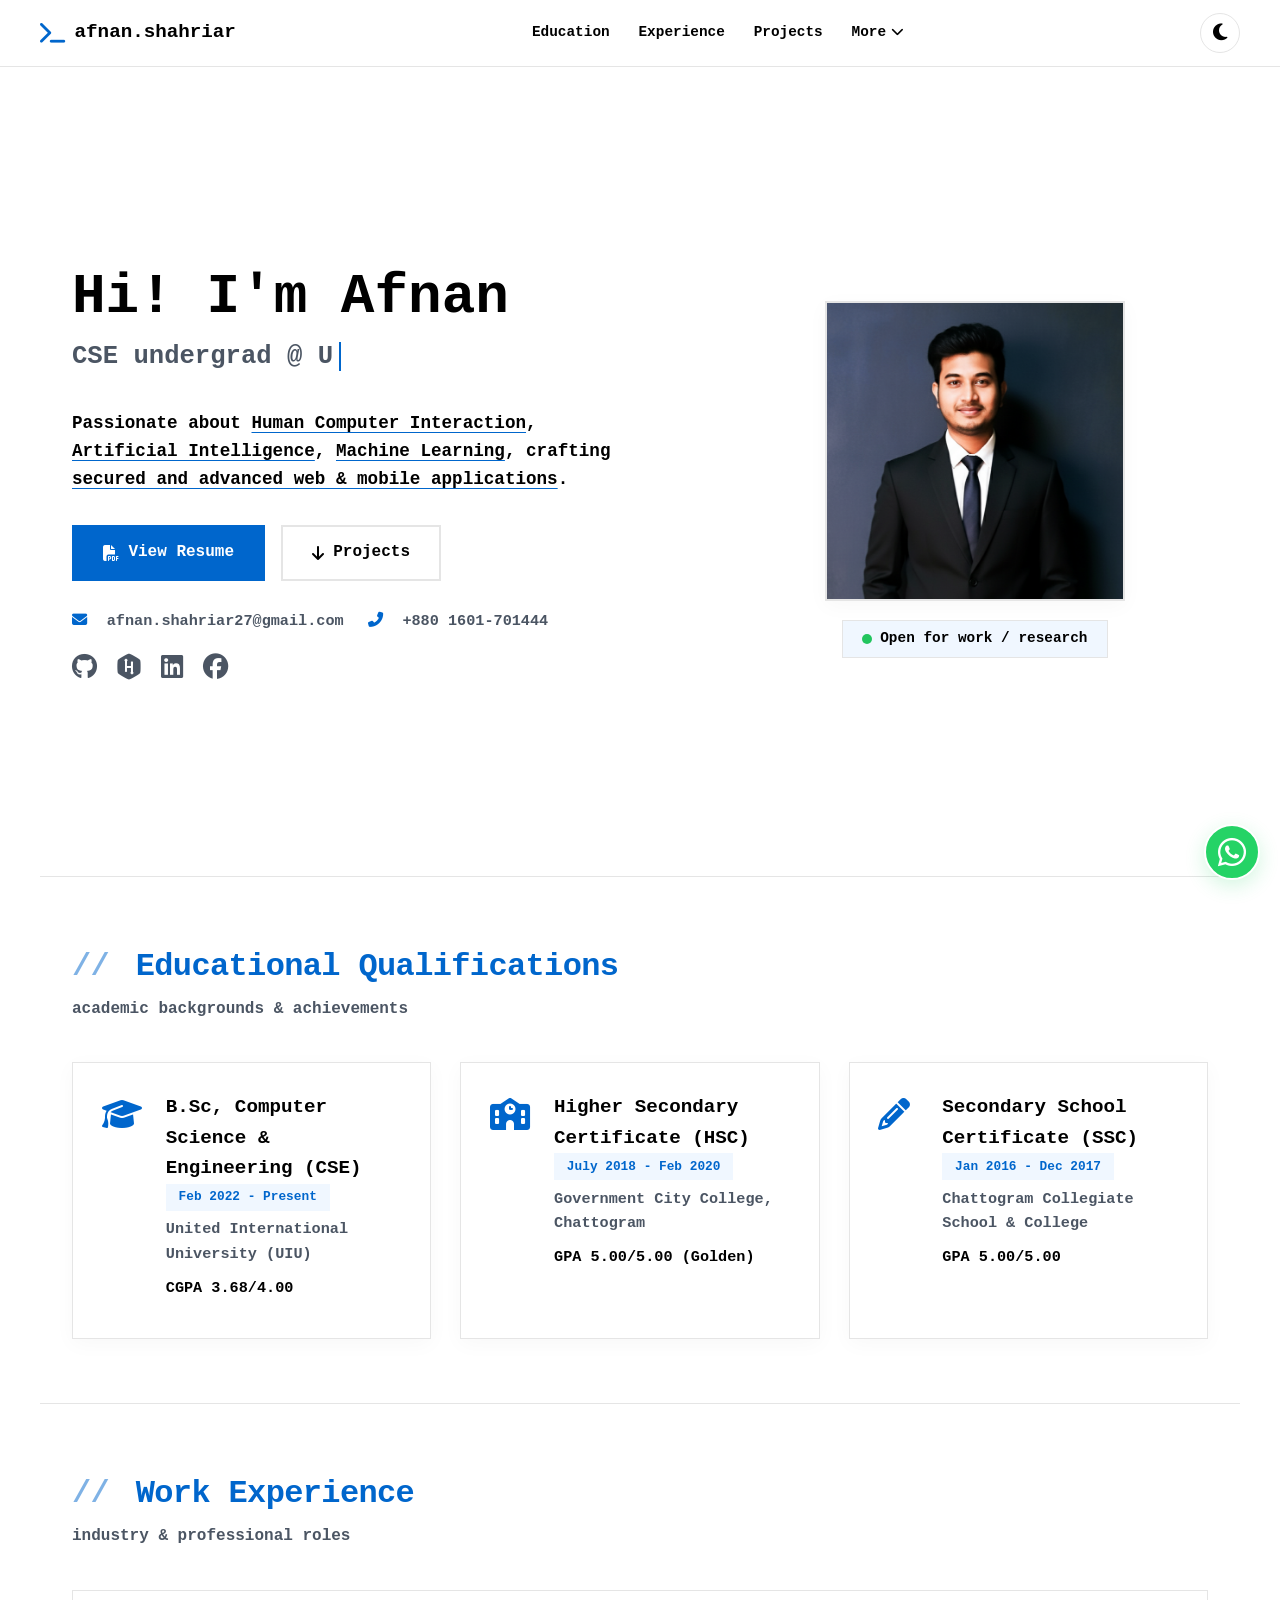
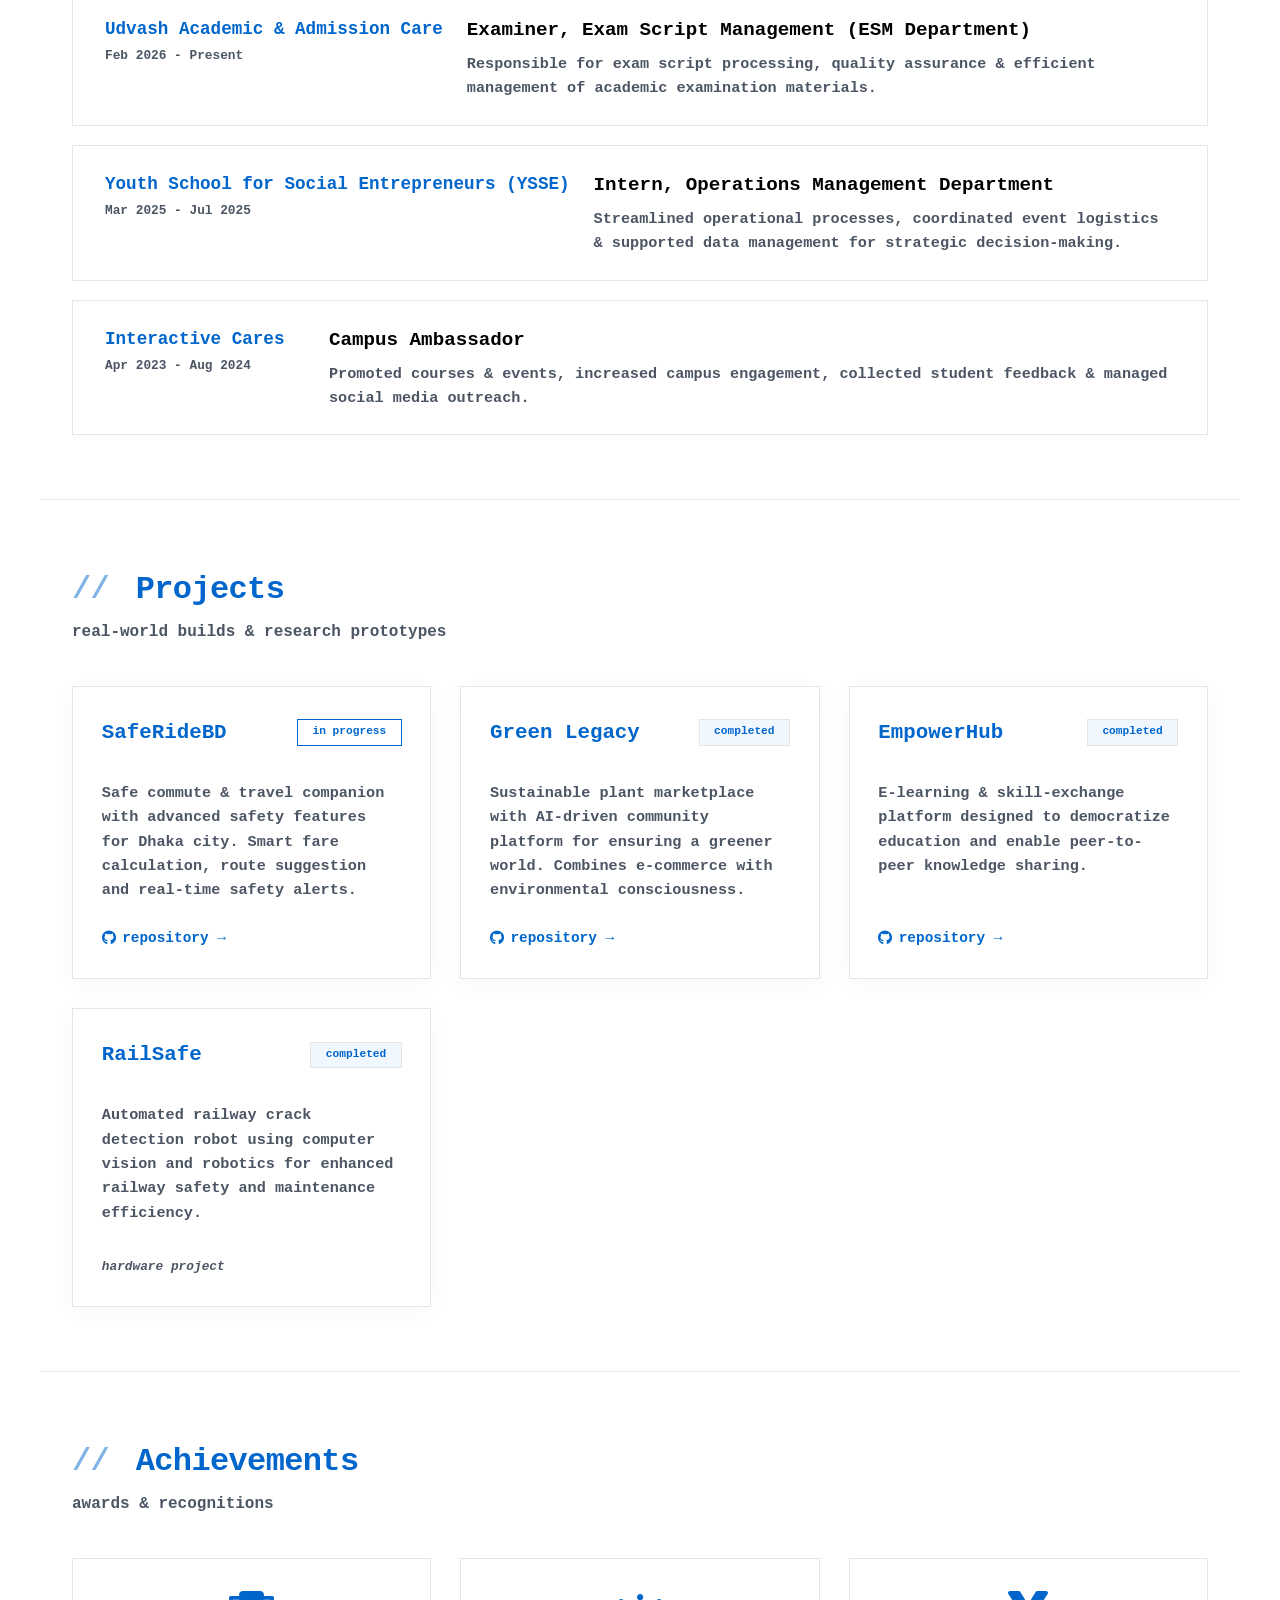
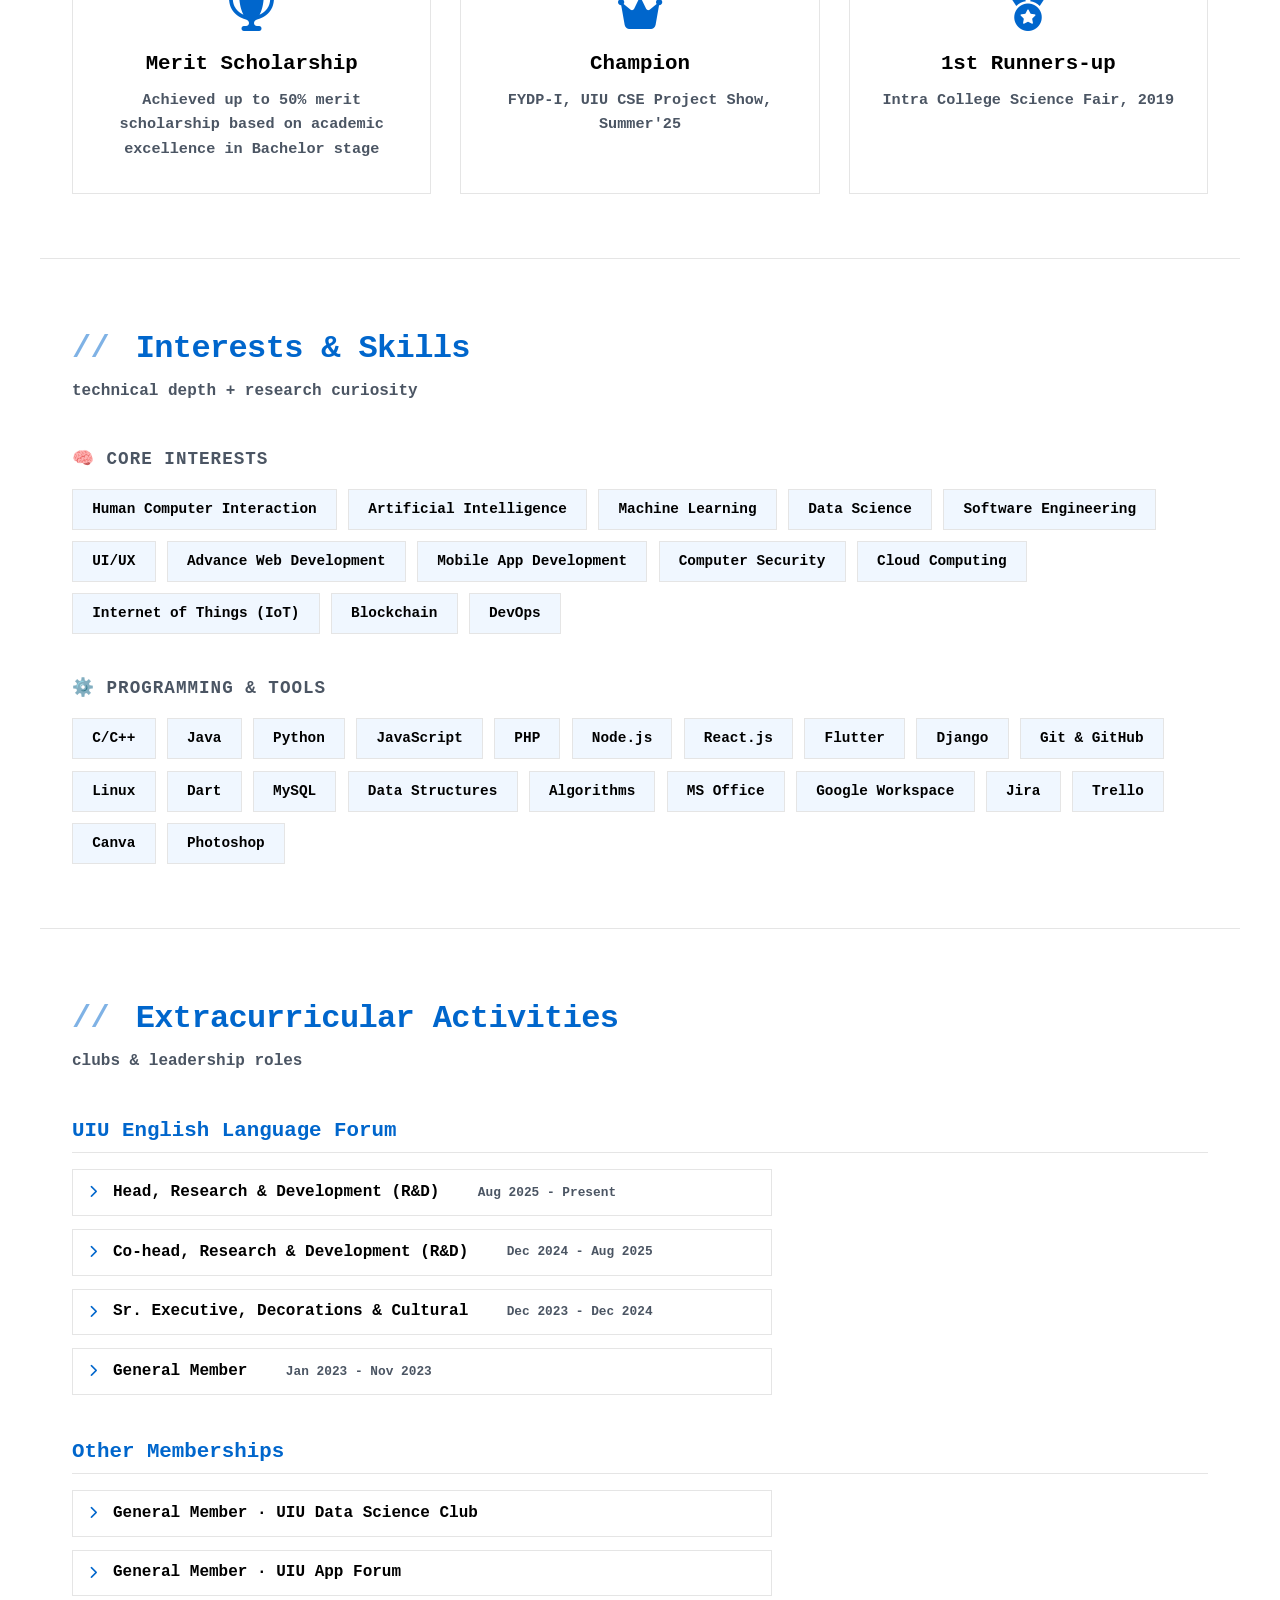
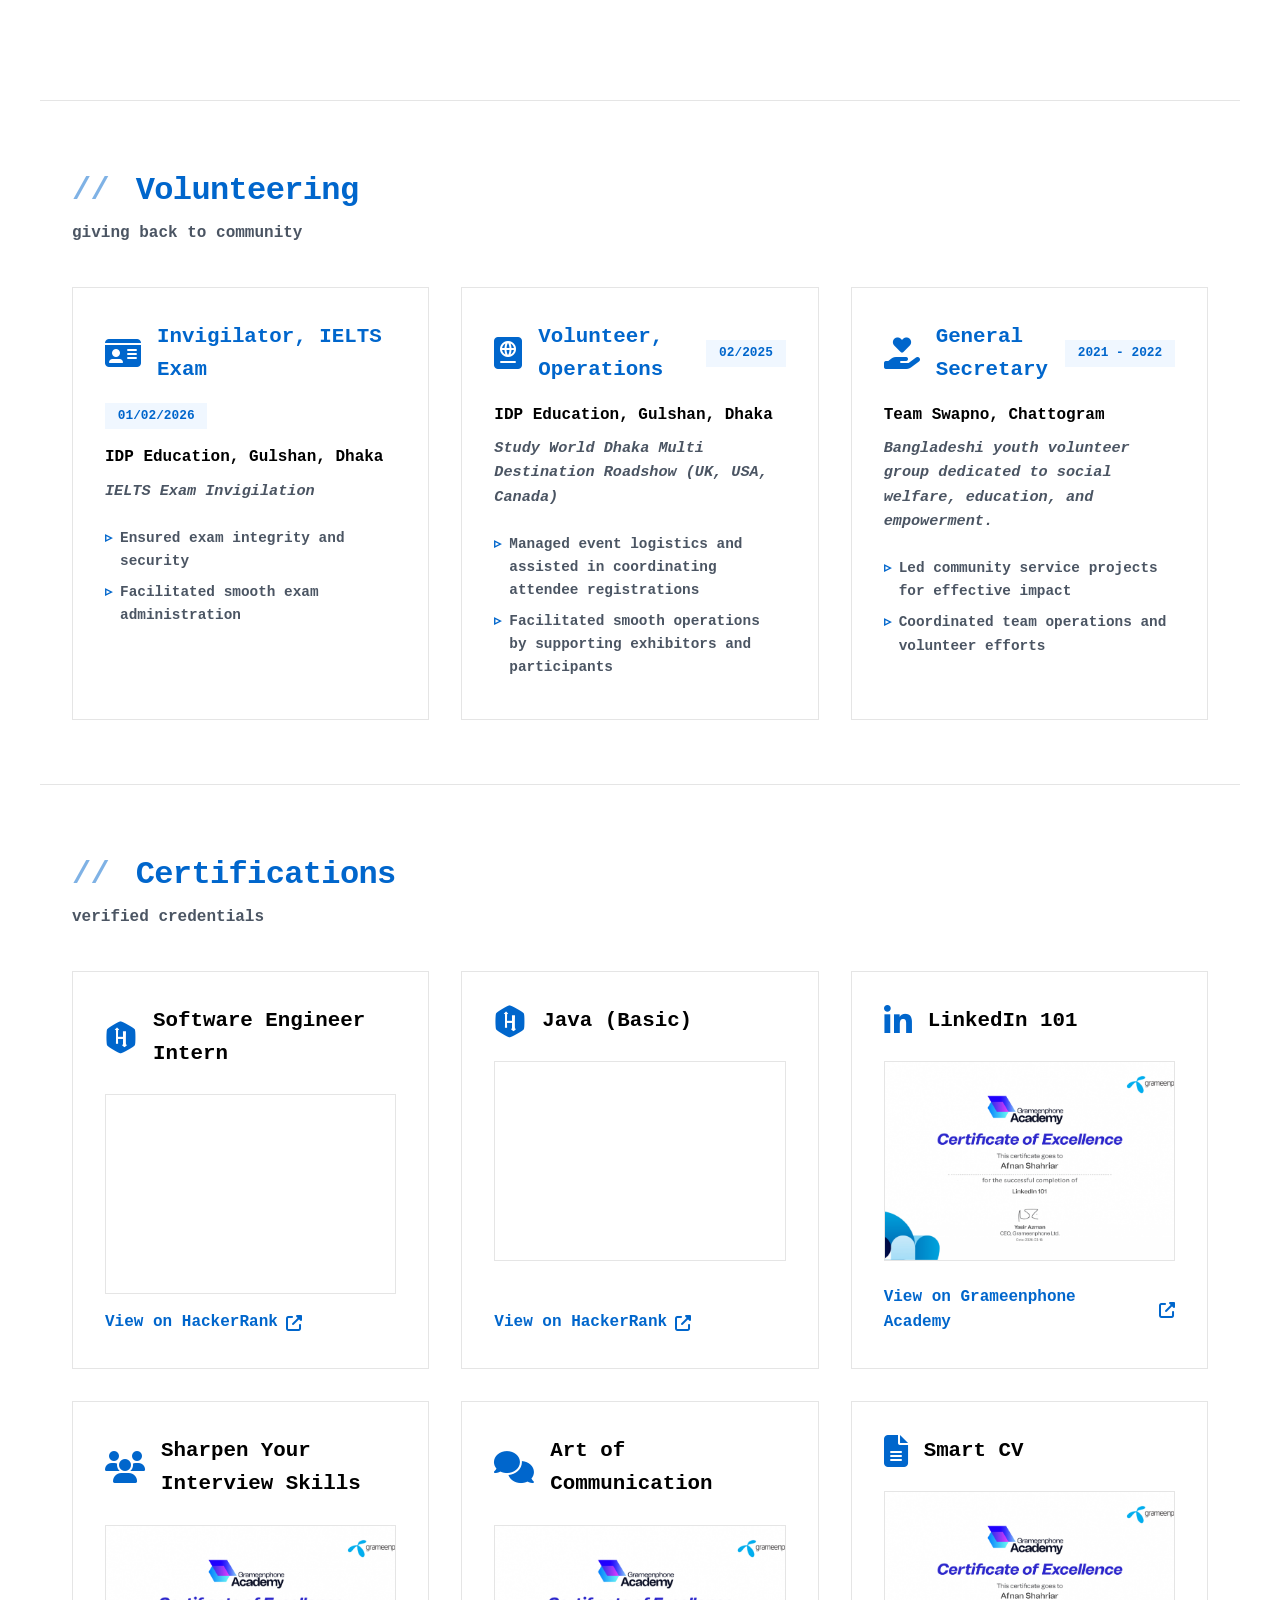
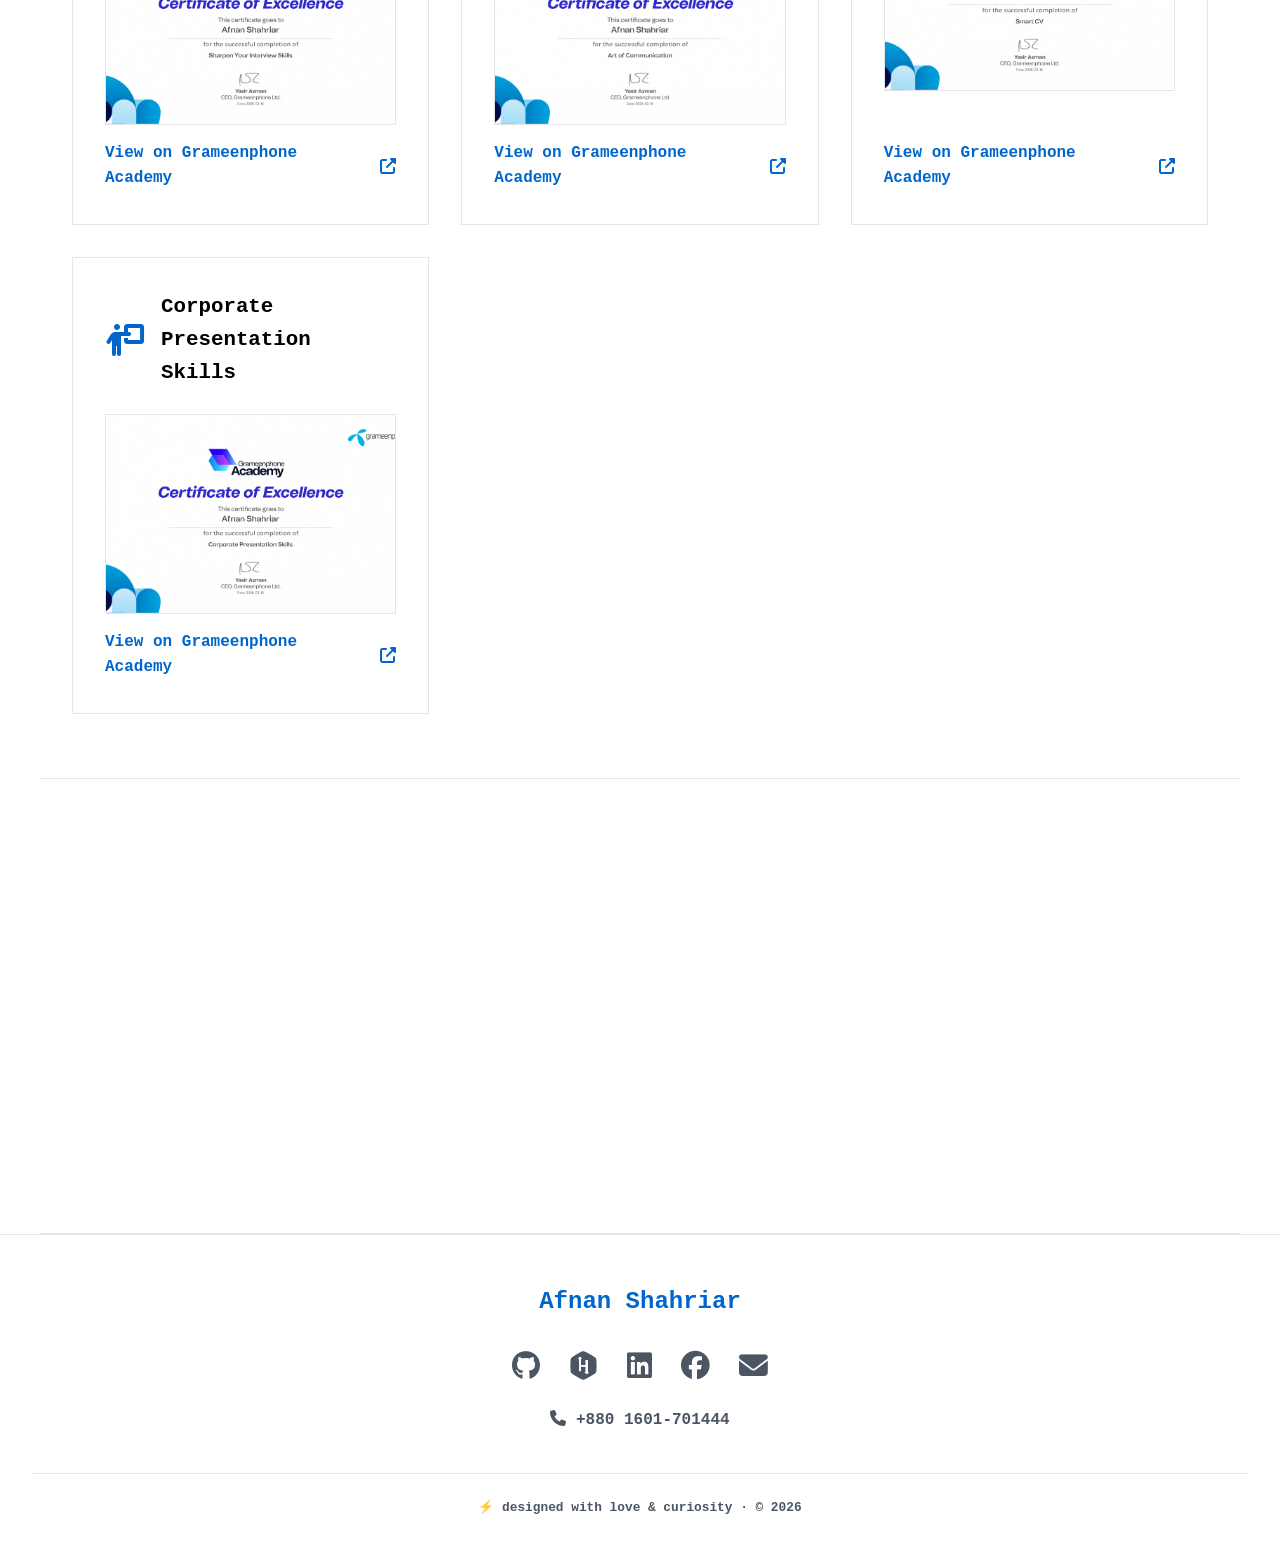
==== commit 16e6417b: "Added gpacademy certifications" ====
--- a/index.html
+++ b/index.html
@@ -417,11 +417,10 @@
       </div>
 
       <div class="certifications-grid">
-
         <div class="cert-card animate-on-scroll">
           <div class="cert-header">
             <i class="fab fa-hackerrank"></i>
-            <h3>Software Engineering Intern</h3>
+            <h3>Software Engineer Intern</h3>
           </div>
           <div class="cert-iframe-container">
             <iframe src="https://www.hackerrank.com/certificates/iframe/ac4ffb2670d1" title="HackerRank Certificate"
@@ -445,6 +444,76 @@
           </div>
           <a href="https://www.hackerrank.com/certificates/f7f5bfd1c7c9" target="_blank" class="cert-link">
             View on HackerRank <i class="fas fa-external-link-alt"></i>
+          </a>
+        </div>
+
+        <div class="cert-card animate-on-scroll">
+          <div class="cert-header">
+            <i class="fa-brands fa-linkedin-in"></i>
+            <h3>LinkedIn 101</h3>
+          </div>
+          <div class="cert-iframe-container cert-image-container">
+            <img src="assets/images/gp_academy_certificates/linkedin-101.jpg" alt="LinkedIn 101 Certificate"
+              loading="lazy">
+          </div>
+          <a href="https://www.grameenphone.academy/cert/077b61d16329" target="_blank" class="cert-link">
+            View on Grameenphone Academy <i class="fas fa-external-link-alt"></i>
+          </a>
+        </div>
+
+        <div class="cert-card animate-on-scroll">
+          <div class="cert-header">
+            <i class="fas fa-users"></i>
+            <h3>Sharpen Your Interview Skills</h3>
+          </div>
+          <div class="cert-iframe-container cert-image-container">
+            <img src="assets/images/gp_academy_certificates/interview-skills.jpg"
+              alt="Sharpen Your Interview Skills Certificate" loading="lazy">
+          </div>
+          <a href="https://www.grameenphone.academy/cert/22eda9c5638b" target="_blank" class="cert-link">
+            View on Grameenphone Academy <i class="fas fa-external-link-alt"></i>
+          </a>
+        </div>
+
+        <div class="cert-card animate-on-scroll">
+          <div class="cert-header">
+            <i class="fas fa-comments"></i>
+            <h3>Art of Communication</h3>
+          </div>
+          <div class="cert-iframe-container cert-image-container">
+            <img src="assets/images/gp_academy_certificates/art-of-communication.jpg"
+              alt="Art of Communication Certificate" loading="lazy">
+          </div>
+          <a href="https://www.grameenphone.academy/cert/d75933a8939d" target="_blank" class="cert-link">
+            View on Grameenphone Academy <i class="fas fa-external-link-alt"></i>
+          </a>
+        </div>
+
+        <div class="cert-card animate-on-scroll">
+          <div class="cert-header">
+            <i class="fas fa-file-alt"></i>
+            <h3>Smart CV</h3>
+          </div>
+          <div class="cert-iframe-container cert-image-container">
+            <img src="assets/images/gp_academy_certificates/smart-cv.jpg" alt="Smart CV Certificate"
+              loading="lazy">
+          </div>
+          <a href="https://www.grameenphone.academy/cert/d68234001bac" target="_blank" class="cert-link">
+            View on Grameenphone Academy <i class="fas fa-external-link-alt"></i>
+          </a>
+        </div>
+
+        <div class="cert-card animate-on-scroll">
+          <div class="cert-header">
+            <i class="fa-solid fa-person-chalkboard"></i>
+            <h3>Corporate Presentation Skills</h3>
+          </div>
+          <div class="cert-iframe-container cert-image-container">
+            <img src="assets/images/gp_academy_certificates/corporate-presentation-skills.jpg"
+              alt="Corporate Presentation Skills Certificate" loading="lazy">
+          </div>
+          <a href="https://www.grameenphone.academy/cert/09dc498e3cc2" target="_blank" class="cert-link">
+            View on Grameenphone Academy <i class="fas fa-external-link-alt"></i>
           </a>
         </div>
       </div>
--- a/assets/css/style.css
+++ b/assets/css/style.css
@@ -73,10 +73,8 @@
   font-size: 16px;
   transition: background-color 0.2s ease, color 0.2s ease;
   font-weight: 700;
-  /* Bold for all body text */
-}
-
-/* All text elements bold */
+}
+
 h1,
 h2,
 h3,
@@ -97,7 +95,6 @@
   font-weight: 700 !important;
 }
 
-/* Keep headings extra bold */
 h1,
 h2,
 h3,
@@ -107,7 +104,6 @@
   font-weight: 800 !important;
 }
 
-/* Small text and dates slightly less heavy but still bold */
 small,
 .date,
 .edu-date,
@@ -119,7 +115,6 @@
   font-weight: 600 !important;
 }
 
-/* Site Header */
 .site-header {
   position: sticky;
   top: 0;
@@ -248,7 +243,6 @@
   color: var(--accent);
 }
 
-/* MOBILE DRAWER */
 .mobile-drawer {
   display: none;
   flex-direction: column;
@@ -293,7 +287,6 @@
   text-underline-offset: 4px;
 }
 
-/* Sections */
 .section {
   max-width: 1200px;
   margin: 0 auto;
@@ -325,7 +318,6 @@
   font-weight: 700;
 }
 
-/* Scroll Progress */
 .scroll-progress {
   position: fixed;
   top: 0;
@@ -343,7 +335,6 @@
   transition: width 0.1s ease;
 }
 
-/* Hero Section */
 .hero-section {
   padding-top: calc(var(--spacing-xl) + 1rem);
   min-height: 90vh;
@@ -545,7 +536,6 @@
   }
 }
 
-/* Education Grid */
 .education-grid {
   display: grid;
   grid-template-columns: repeat(auto-fit, minmax(320px, 1fr));
@@ -611,7 +601,6 @@
   font-weight: 800;
 }
 
-/* Experience Grid */
 .exp-grid {
   display: flex;
   flex-direction: column;
@@ -672,7 +661,6 @@
   font-weight: 700;
 }
 
-/* Projects Grid */
 .project-grid {
   display: grid;
   grid-template-columns: repeat(auto-fit, minmax(280px, 1fr));
@@ -759,7 +747,6 @@
   text-underline-offset: 4px;
 }
 
-/* Achievements Grid */
 .achievements-grid {
   display: grid;
   grid-template-columns: repeat(auto-fit, minmax(250px, 1fr));
@@ -796,7 +783,6 @@
   font-weight: 700;
 }
 
-/* Skills */
 .skills-wrapper {
   display: flex;
   flex-direction: column;
@@ -833,7 +819,6 @@
   cursor: default;
 }
 
-/* Extracurricular */
 .extra-club {
   margin-bottom: 2.5rem;
 }
@@ -884,10 +869,9 @@
   font-weight: 600;
 }
 
-/* Certifications */
 .certifications-grid {
   display: grid;
-  grid-template-columns: repeat(auto-fit, minmax(350px, 1fr));
+  grid-template-columns: repeat(auto-fit, minmax(300px, 1fr));
   gap: 2rem;
   margin-top: 1rem;
 }
@@ -947,13 +931,31 @@
   margin-top: auto;
 }
 
+.cert-image-container {
+  background: var(--bg);
+  display: flex;
+  align-items: center;
+  justify-content: center;
+  overflow: hidden;
+}
+
+.cert-image-container img {
+  width: 100%;
+  height: 100%;
+  object-fit: cover;
+  transition: transform 0.3s ease;
+}
+
+.cert-image-container img:hover {
+  transform: scale(1.02);
+}
+
 .cert-link:hover {
   gap: 0.7rem;
   text-decoration: underline;
   text-underline-offset: 4px;
 }
 
-/* References */
 .references-grid {
   display: grid;
   grid-template-columns: repeat(auto-fit, minmax(300px, 1fr));
@@ -1006,7 +1008,6 @@
   text-underline-offset: 4px;
 }
 
-/* Volunteering */
 .volunteer-grid {
   display: grid;
   grid-template-columns: repeat(auto-fit, minmax(320px, 1fr));
@@ -1093,7 +1094,6 @@
   font-weight: bold;
 }
 
-/* Footer */
 .site-footer {
   background: var(--card-bg);
   border-top: 1px solid var(--border);
@@ -1166,7 +1166,6 @@
   }
 }
 
-/* WhatsApp Float */
 .wa-float {
   position: fixed;
   bottom: 20px;
@@ -1193,7 +1192,6 @@
   transform: scale(1.05);
 }
 
-/* Dropdown Menu */
 .dropdown {
   position: relative;
   display: inline-block;
@@ -1272,7 +1270,6 @@
   background: var(--accent-soft);
 }
 
-/* Animations */
 @keyframes fadeIn {
   from {
     opacity: 0;
@@ -1314,7 +1311,6 @@
   transform: translateY(0);
 }
 
-/* Responsive Design */
 @media (max-width: 800px) {
   .desktop-nav {
     display: none;
@@ -1429,7 +1425,15 @@
     padding: 1.5rem;
   }
 
-  .cert-iframe-container {
+  .cert-iframe-container,
+  .cert-image-container {
     height: 180px;
   }
+}
+
+@media (max-width: 768px) {
+  .certifications-grid {
+    grid-template-columns: repeat(auto-fit, minmax(280px, 1fr));
+    gap: 1.5rem;
+  }
 }
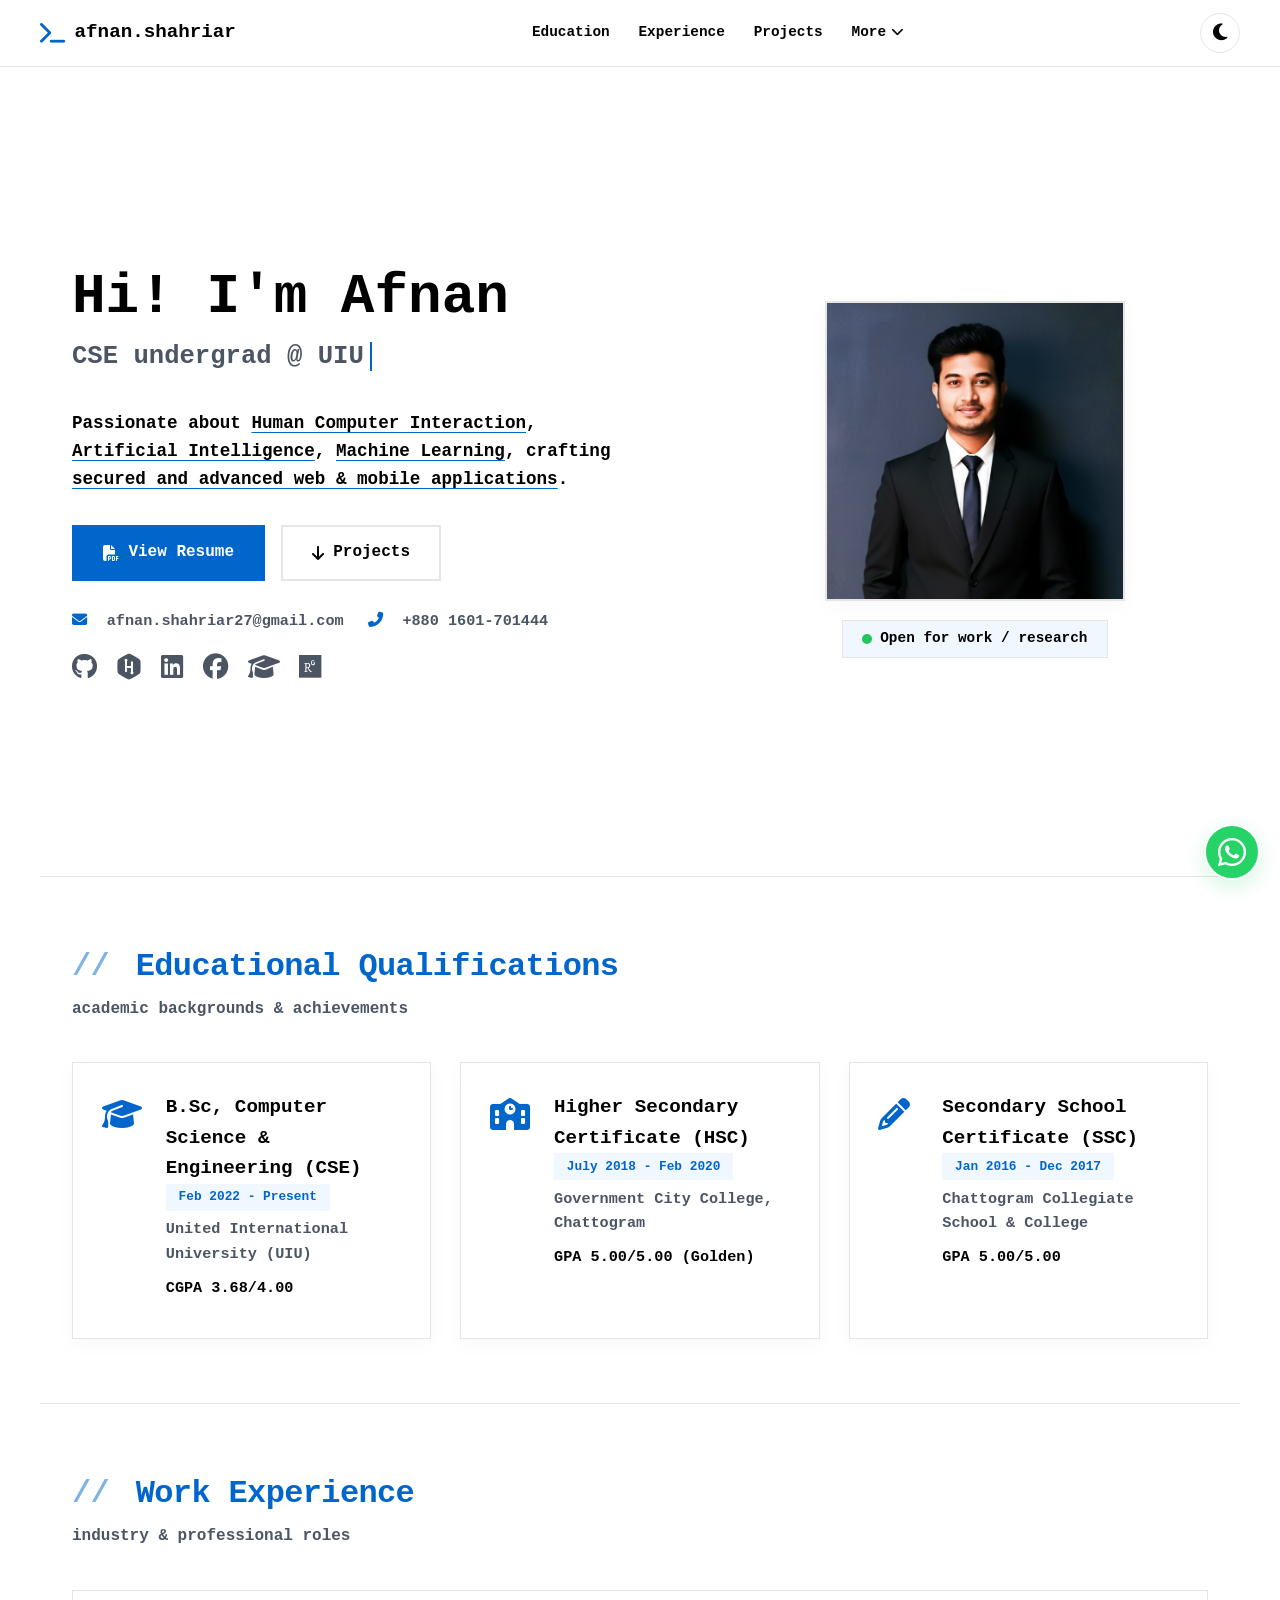
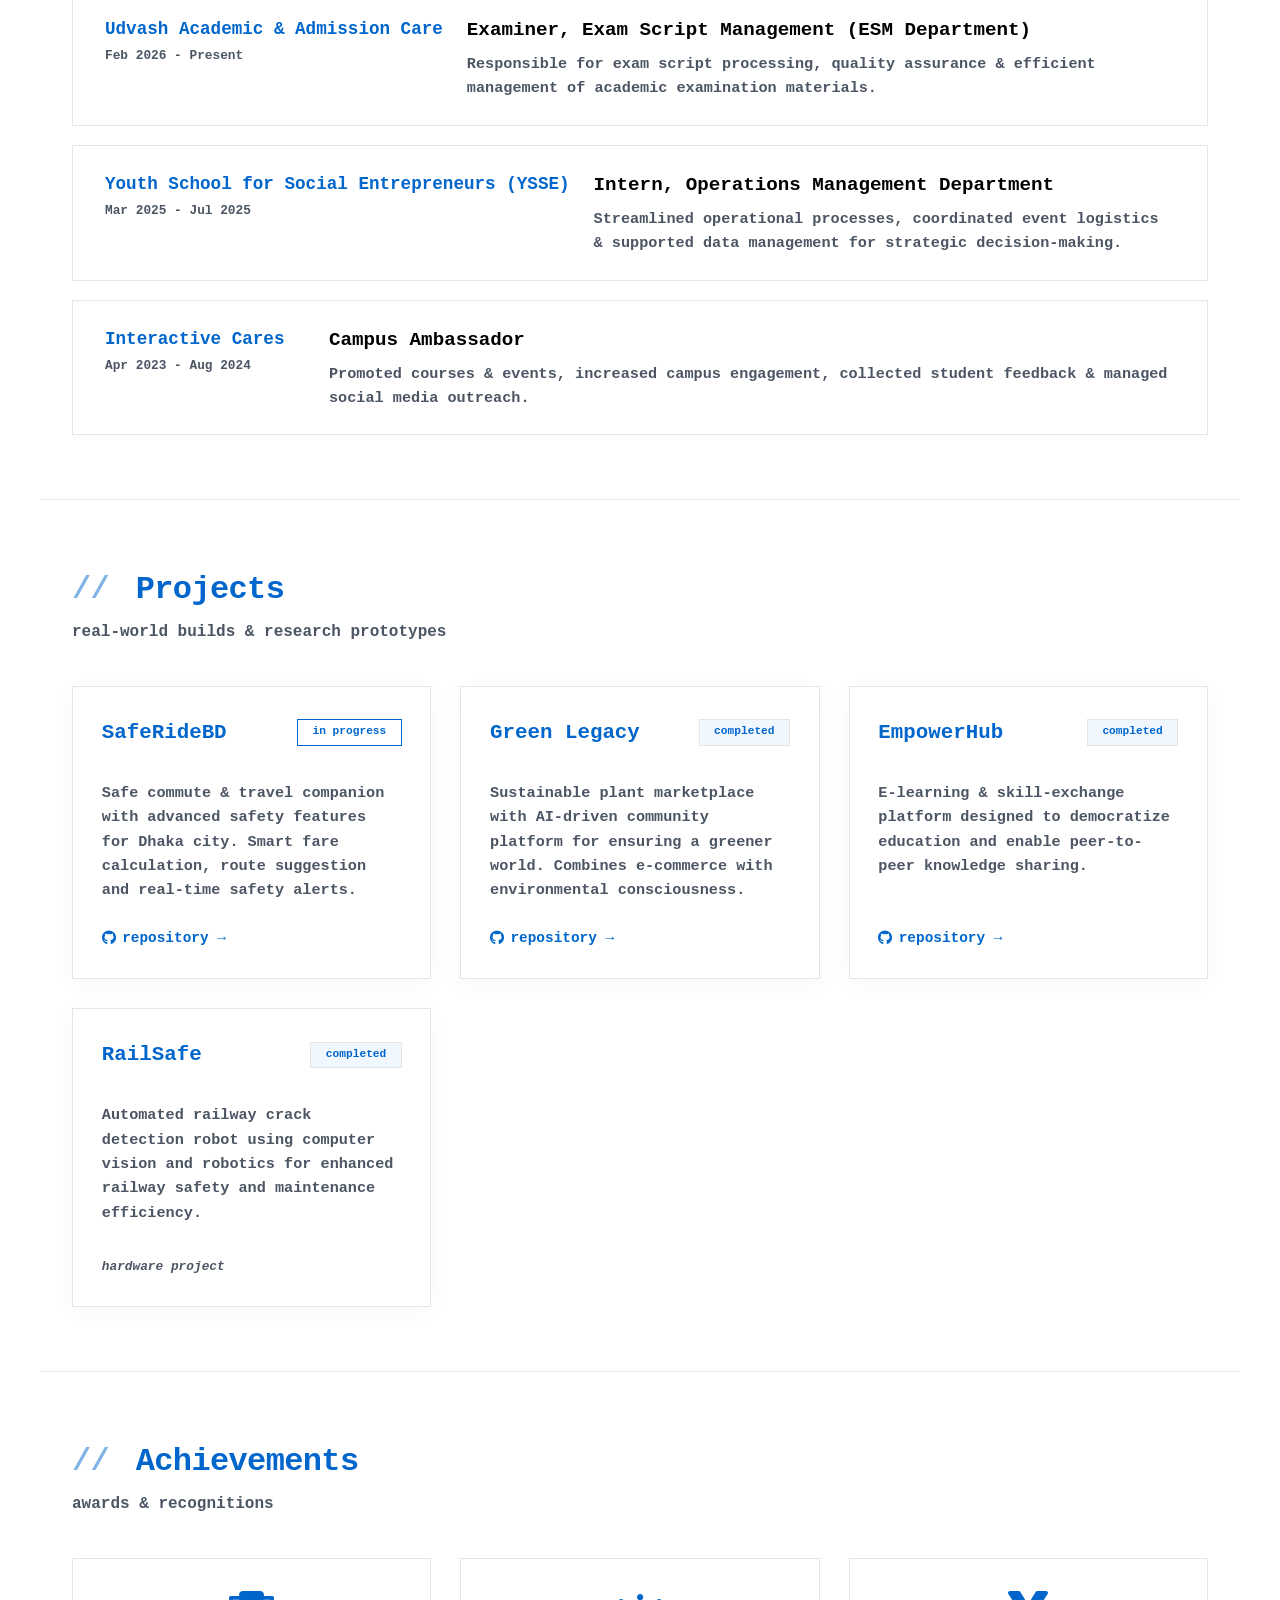
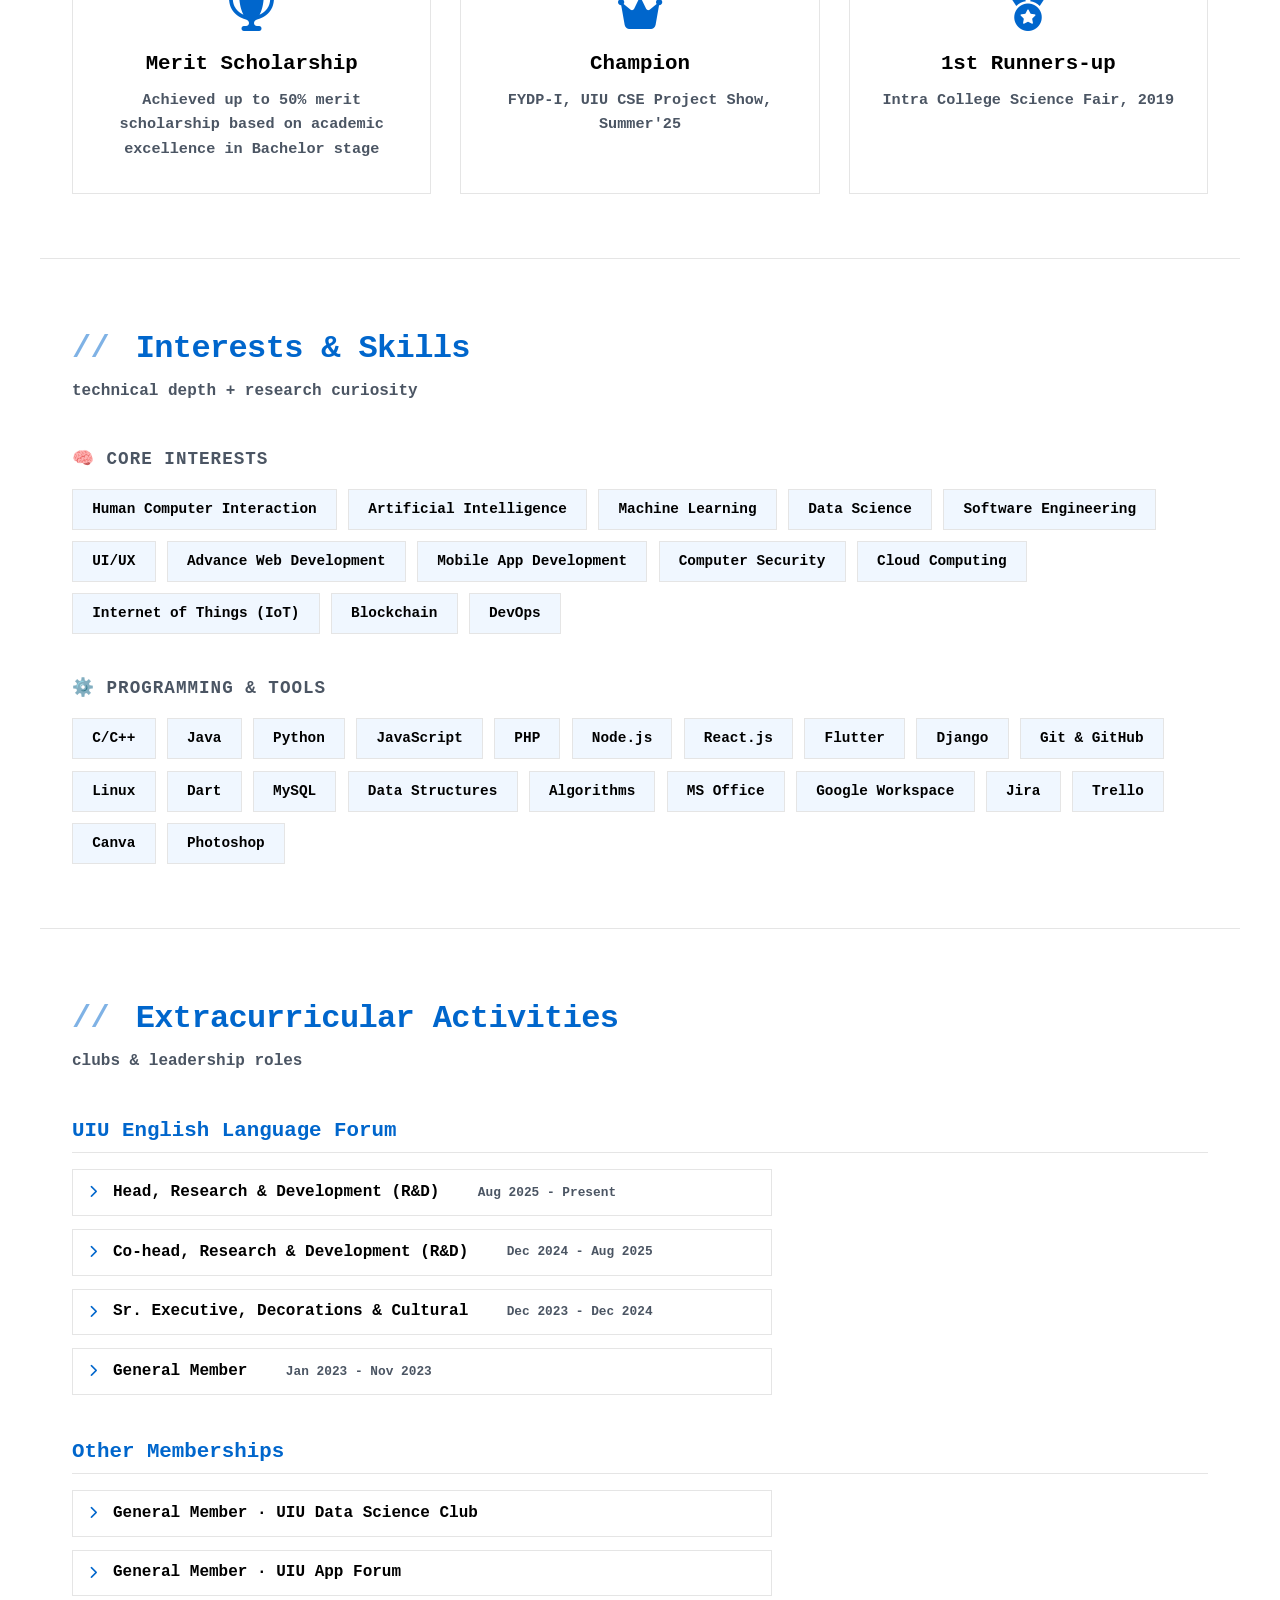
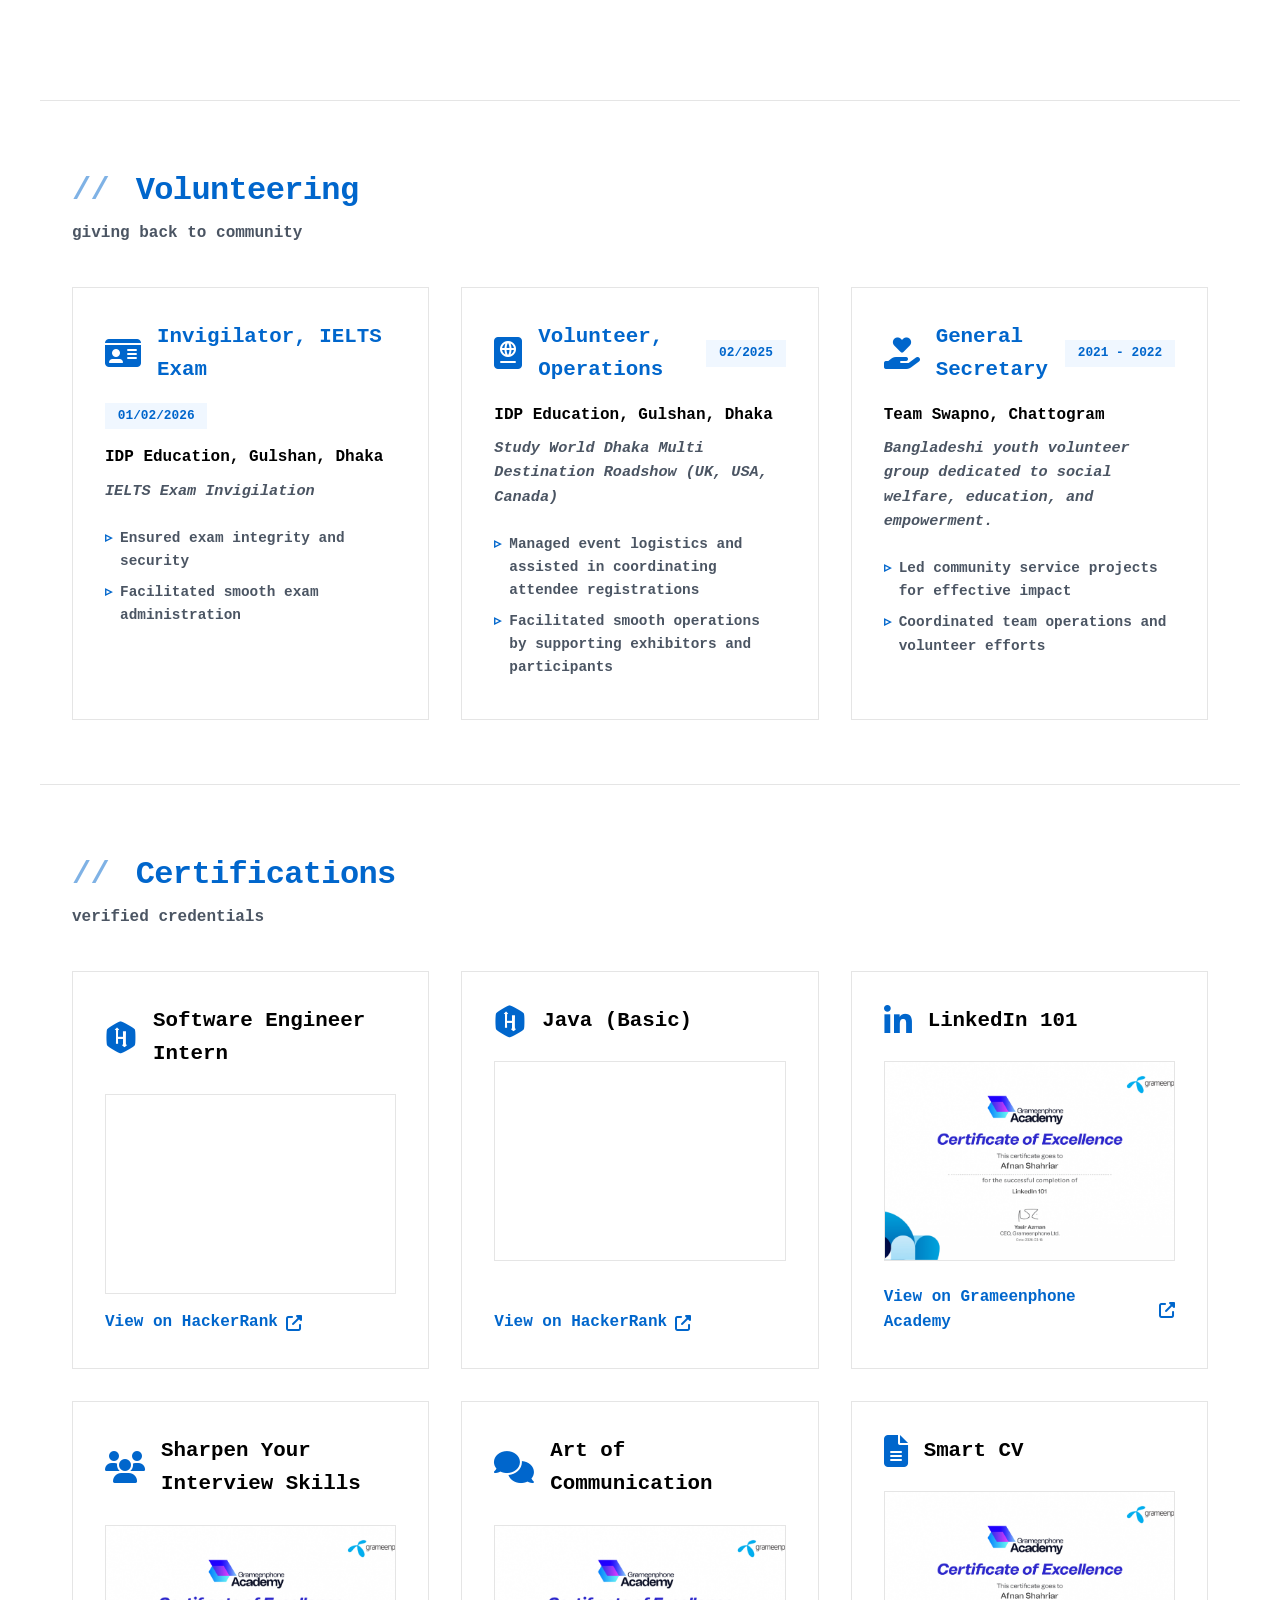
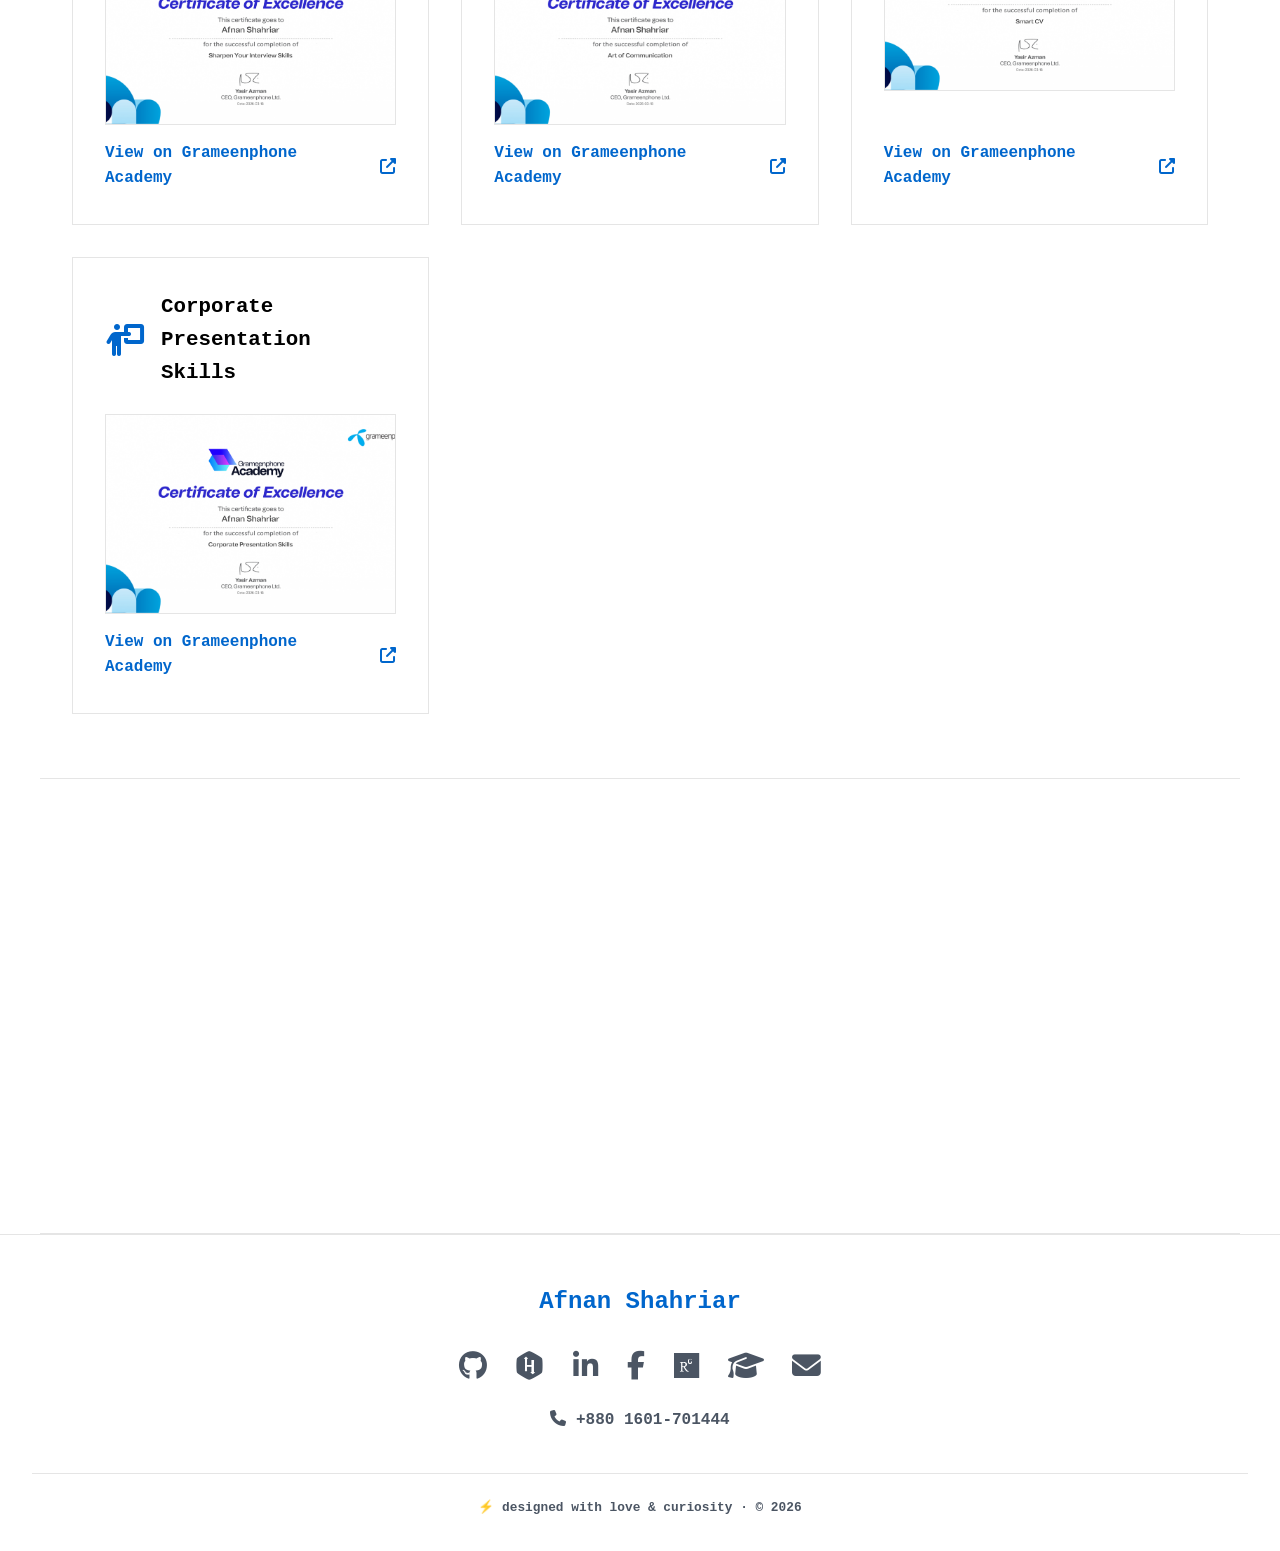
==== commit 0de4d878: "Added public profiles" ====
--- a/index.html
+++ b/index.html
@@ -4,6 +4,12 @@
 <head>
   <meta charset="UTF-8">
   <meta name="viewport" content="width=device-width, initial-scale=1.0, maximum-scale=5.0">
+  <meta property="og:title" content="Afnan Shahriar | CSE Undergrad & HCI Researcher">
+  <meta property="og:description" content="Passionate about HCI, AI & ML, crafting web & mobile applications. Open for work/research.">
+  <meta property="og:image" content="https://afnanshahriar.vercel.app/assets/images/formal.png">
+  <meta property="og:url" content="https://afnanshahriar.vercel.app">
+  <meta property="og:type" content="website">
+  <meta property="og:site_name" content="Portfolio of Afnan Shahriar">
   <title>Afnan Shahriar | Portfolio</title>
   <link rel="icon" type="image/png" href="assets/images/portfolio_favicon.png">
   <link rel="apple-touch-icon" href="assets/images/portfolio_favicon.png">
@@ -97,6 +103,10 @@
                 class="fab fa-linkedin"></i></a>
             <a href="https://facebook.com/afnan2710" target="_blank" aria-label="facebook"><i
                 class="fab fa-facebook"></i></a>
+            <a href="https://www.grameenphone.academy/public-profile/GP186648" target="_blank"
+              aria-label="grameenphone academy"><i class="fas fa-graduation-cap"></i></a>
+            <a href="https://www.researchgate.net/profile/Afnan-Shahriar" target="_blank" aria-label="researchgate"><i
+                class="fab fa-researchgate"></i></a>
           </div>
         </div>
         <div class="hero-visual animate-fade-in">
@@ -354,7 +364,6 @@
       </div>
     </section>
 
-    <!-- VOLUNTEERING SECTION (NEW) -->
     <section id="volunteering" class="section">
       <div class="section-header animate-on-scroll">
         <h2 class="section-title"><span class="title-marker">//</span> Volunteering</h2>
@@ -362,7 +371,6 @@
       </div>
 
       <div class="volunteer-grid">
-        <!-- IELTS Invigilator -->
         <div class="volunteer-card animate-on-scroll">
           <div class="volunteer-header">
             <i class="fas fa-id-card"></i>
@@ -377,7 +385,6 @@
           </ul>
         </div>
 
-        <!-- Volunteer, Operations -->
         <div class="volunteer-card animate-on-scroll">
           <div class="volunteer-header">
             <i class="fas fa-passport"></i>
@@ -392,7 +399,6 @@
           </ul>
         </div>
 
-        <!-- General Secretary -->
         <div class="volunteer-card animate-on-scroll">
           <div class="volunteer-header">
             <i class="fas fa-hand-holding-heart"></i>
@@ -495,8 +501,7 @@
             <h3>Smart CV</h3>
           </div>
           <div class="cert-iframe-container cert-image-container">
-            <img src="assets/images/gp_academy_certificates/smart-cv.jpg" alt="Smart CV Certificate"
-              loading="lazy">
+            <img src="assets/images/gp_academy_certificates/smart-cv.jpg" alt="Smart CV Certificate" loading="lazy">
           </div>
           <a href="https://www.grameenphone.academy/cert/d68234001bac" target="_blank" class="cert-link">
             View on Grameenphone Academy <i class="fas fa-external-link-alt"></i>
@@ -553,8 +558,13 @@
       <div class="footer-social">
         <a href="https://github.com/afnan2710" target="_blank"><i class="fab fa-github"></i></a>
         <a href="https://www.hackerrank.com/profile/afnan2710" target="_blank"><i class="fab fa-hackerrank"></i></a>
-        <a href="https://linkedin.com/in/afnan-shahriar-504894358/" target="_blank"><i class="fab fa-linkedin"></i></a>
-        <a href="https://facebook.com/afnan2710" target="_blank"><i class="fab fa-facebook"></i></a>
+        <a href="https://linkedin.com/in/afnan-shahriar-504894358/" target="_blank"><i
+            class="fab fa-linkedin-in"></i></a>
+        <a href="https://facebook.com/afnan2710" target="_blank"><i class="fab fa-facebook-f"></i></a>
+        <a href="https://www.researchgate.net/profile/Afnan-Shahriar" target="_blank"><i
+            class="fab fa-researchgate"></i></a>
+        <a href="https://www.grameenphone.academy/public-profile/GP186648" target="_blank"><i
+            class="fas fa-graduation-cap"></i></a>
         <a href="mailto:afnan.shahriar27@gmail.com"><i class="fas fa-envelope"></i></a>
       </div>
       <div class="footer-contact">
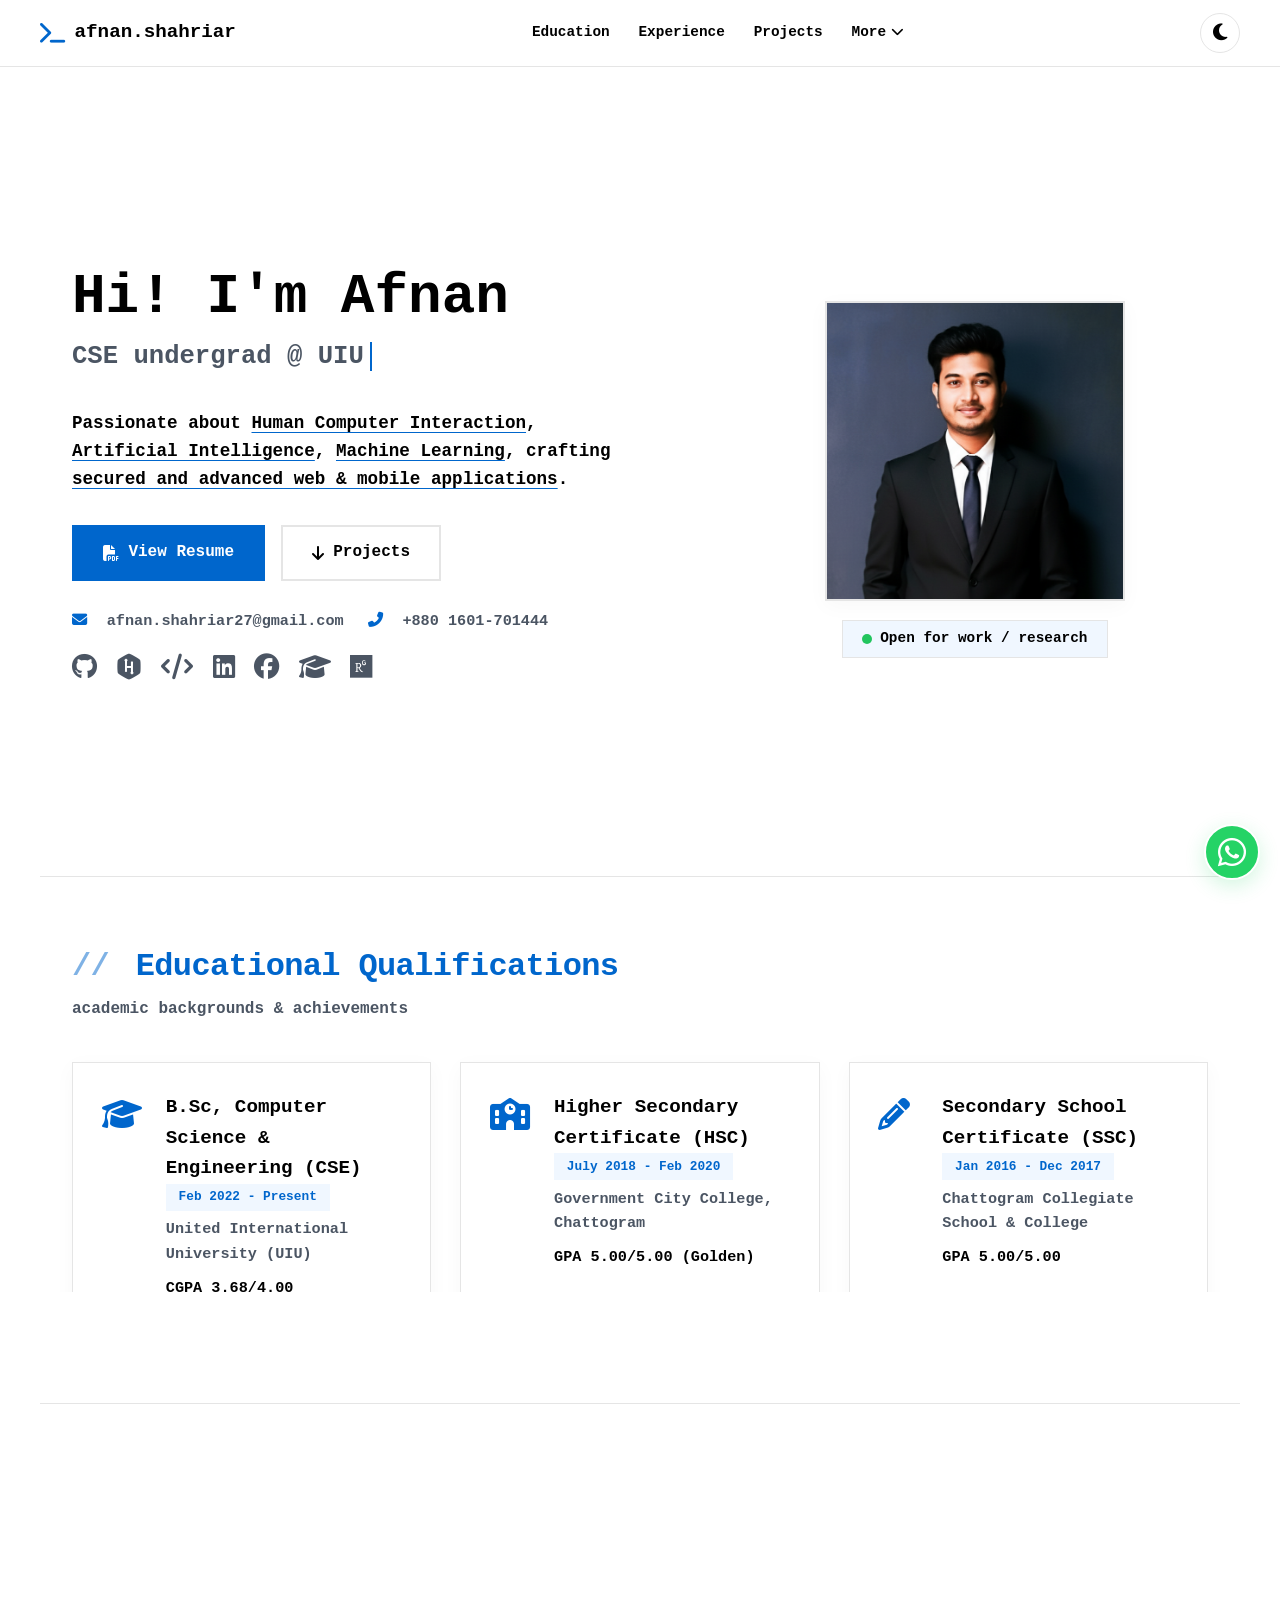
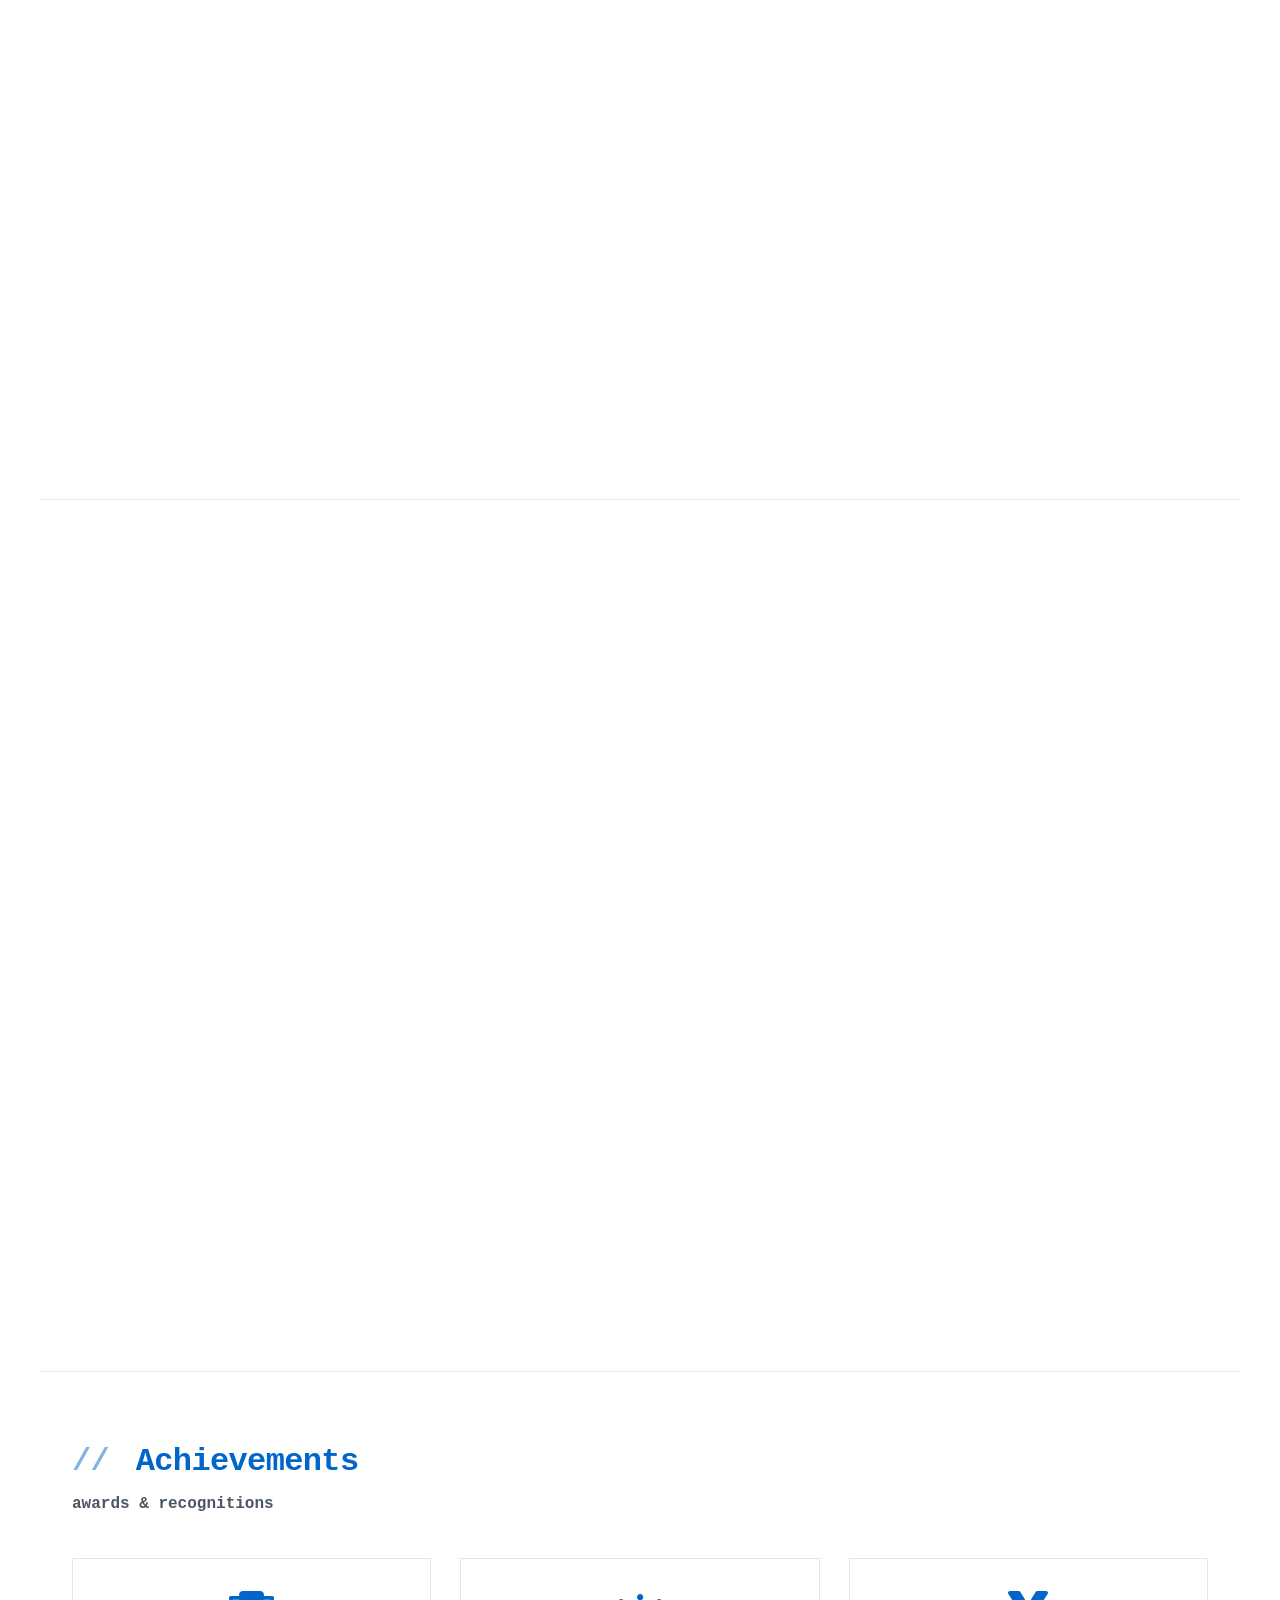
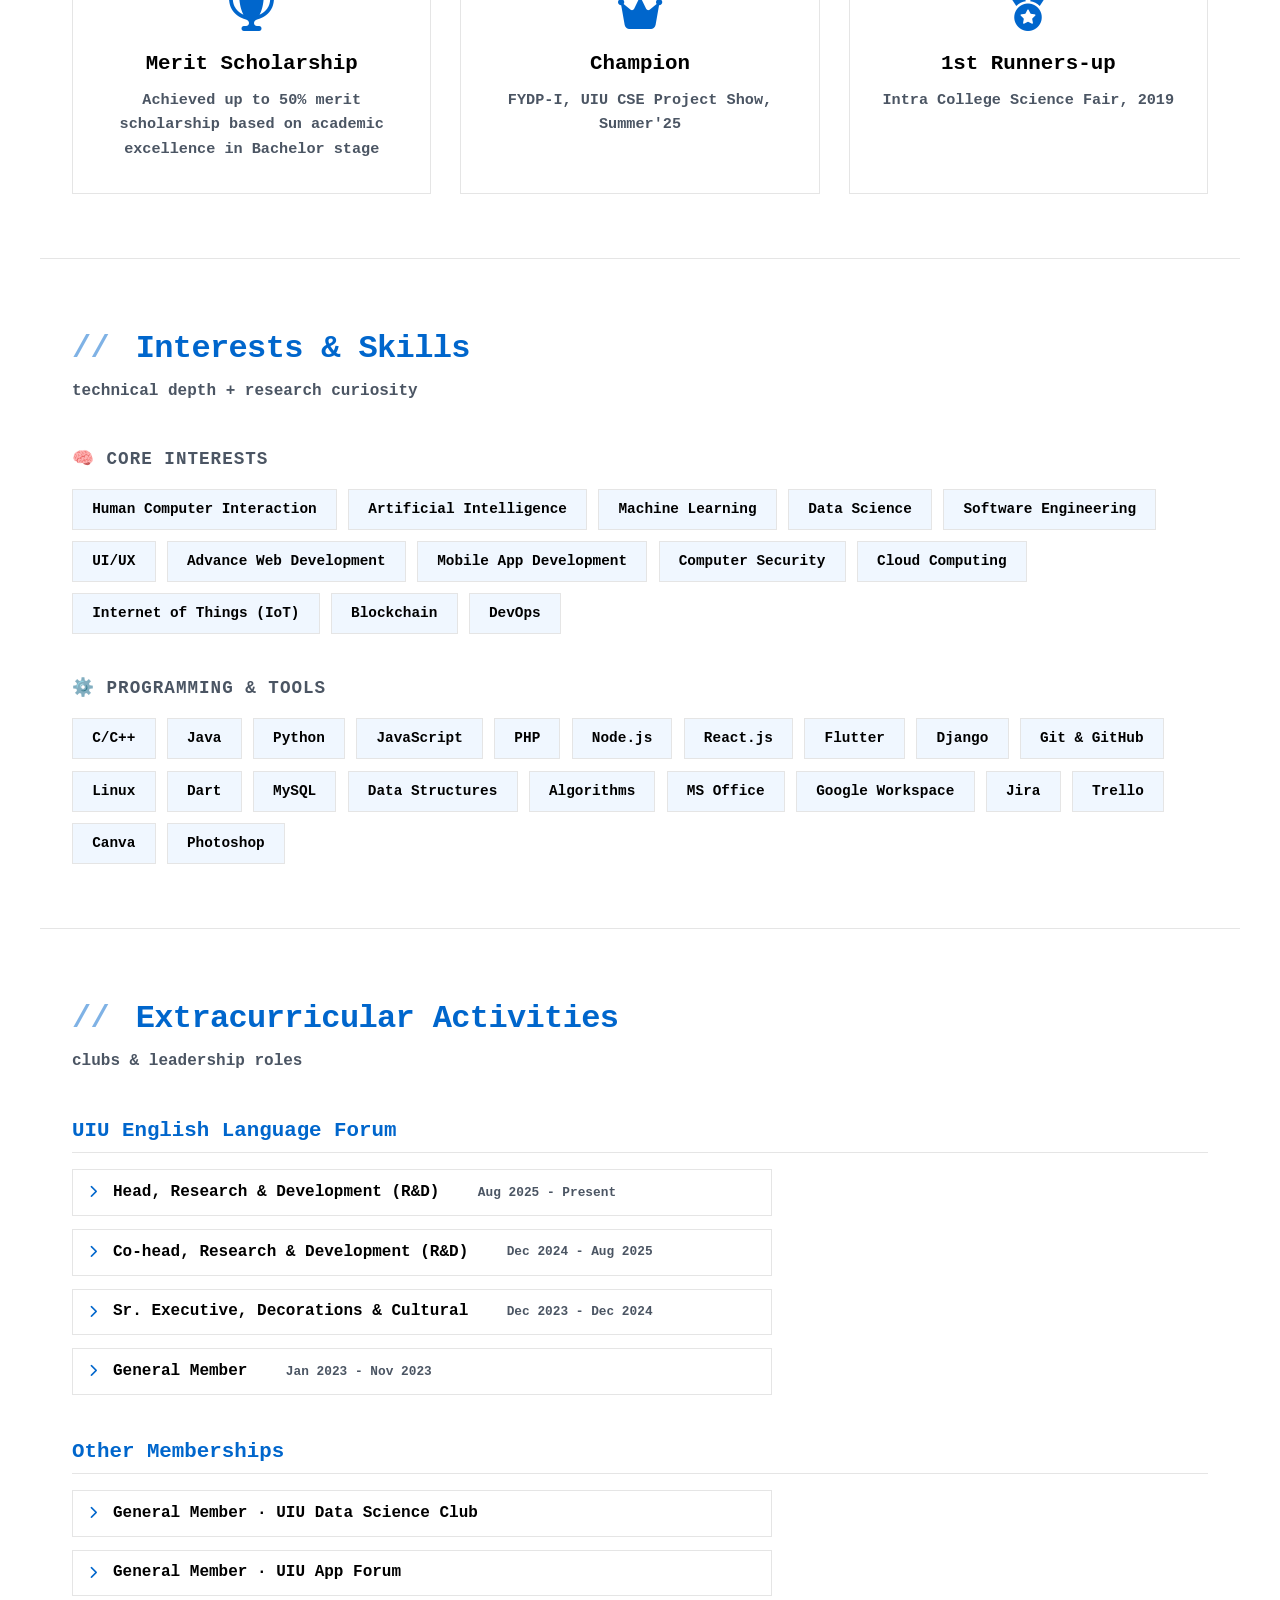
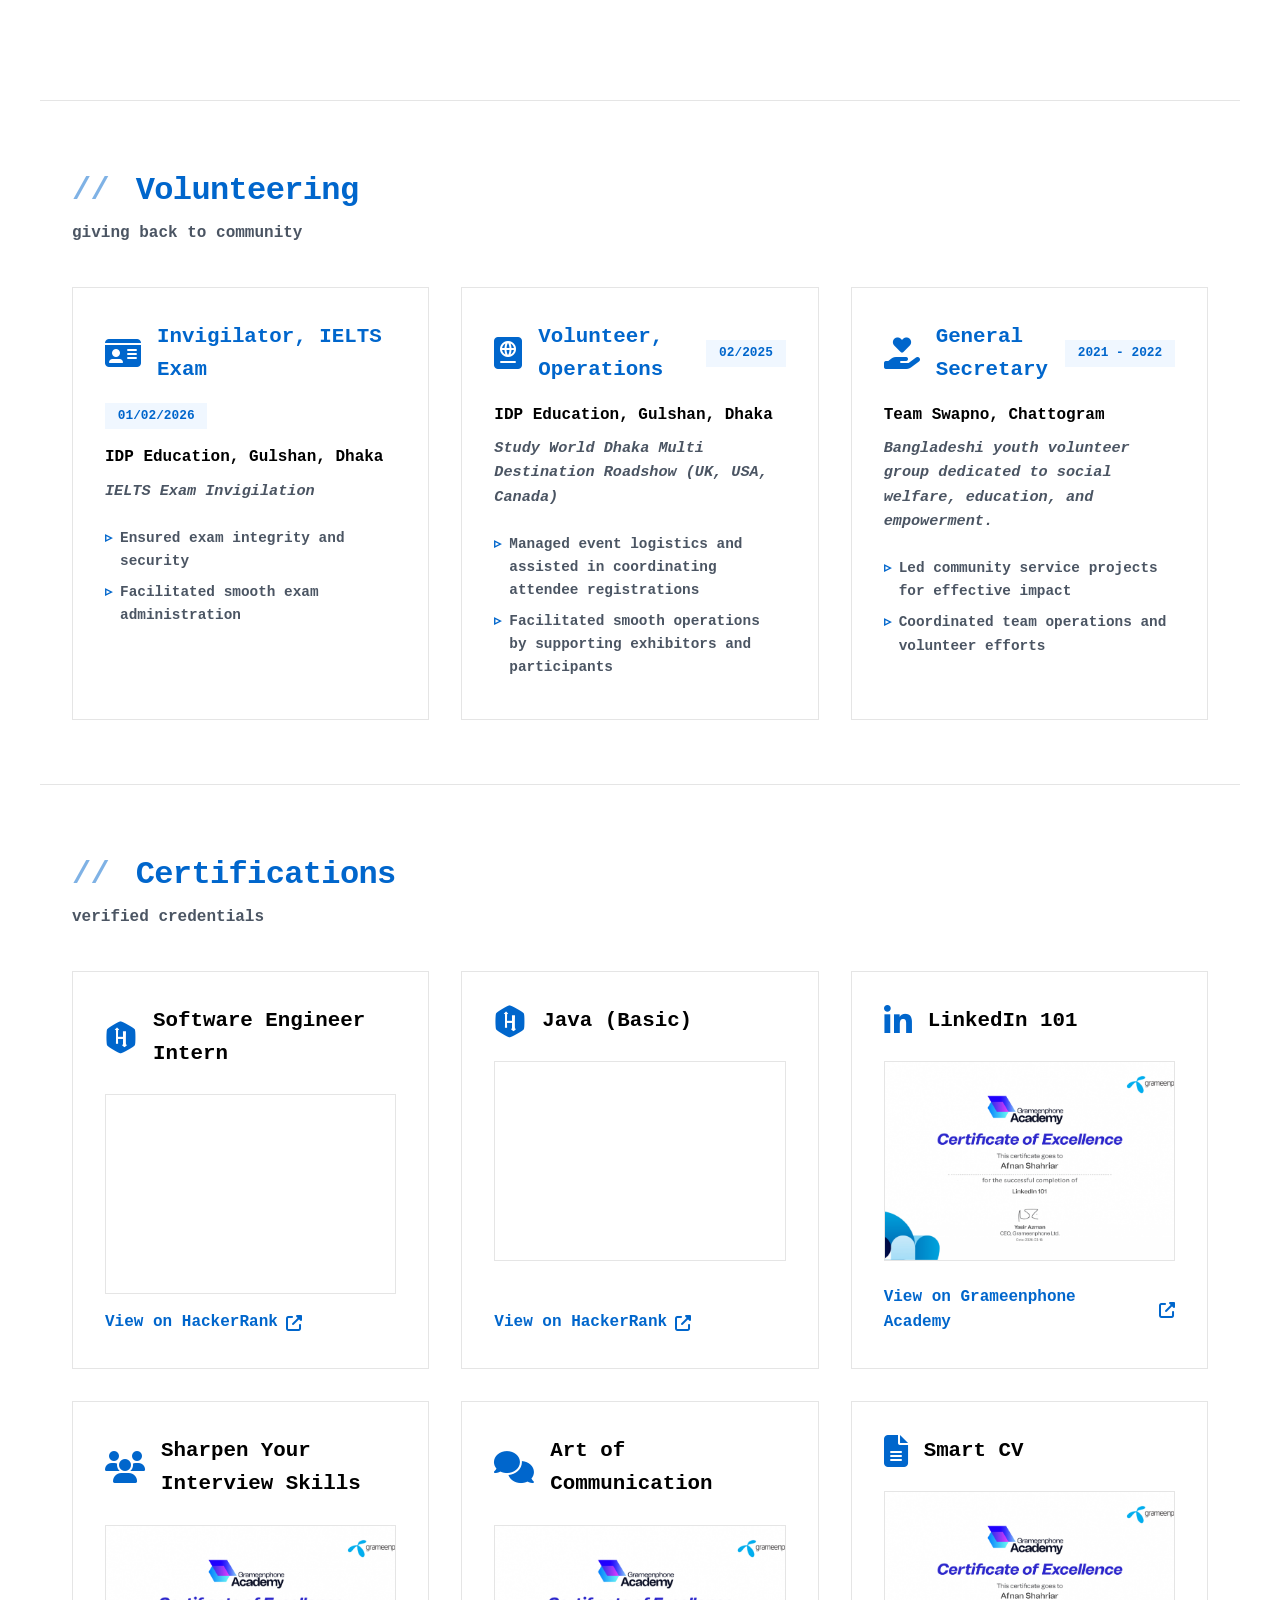
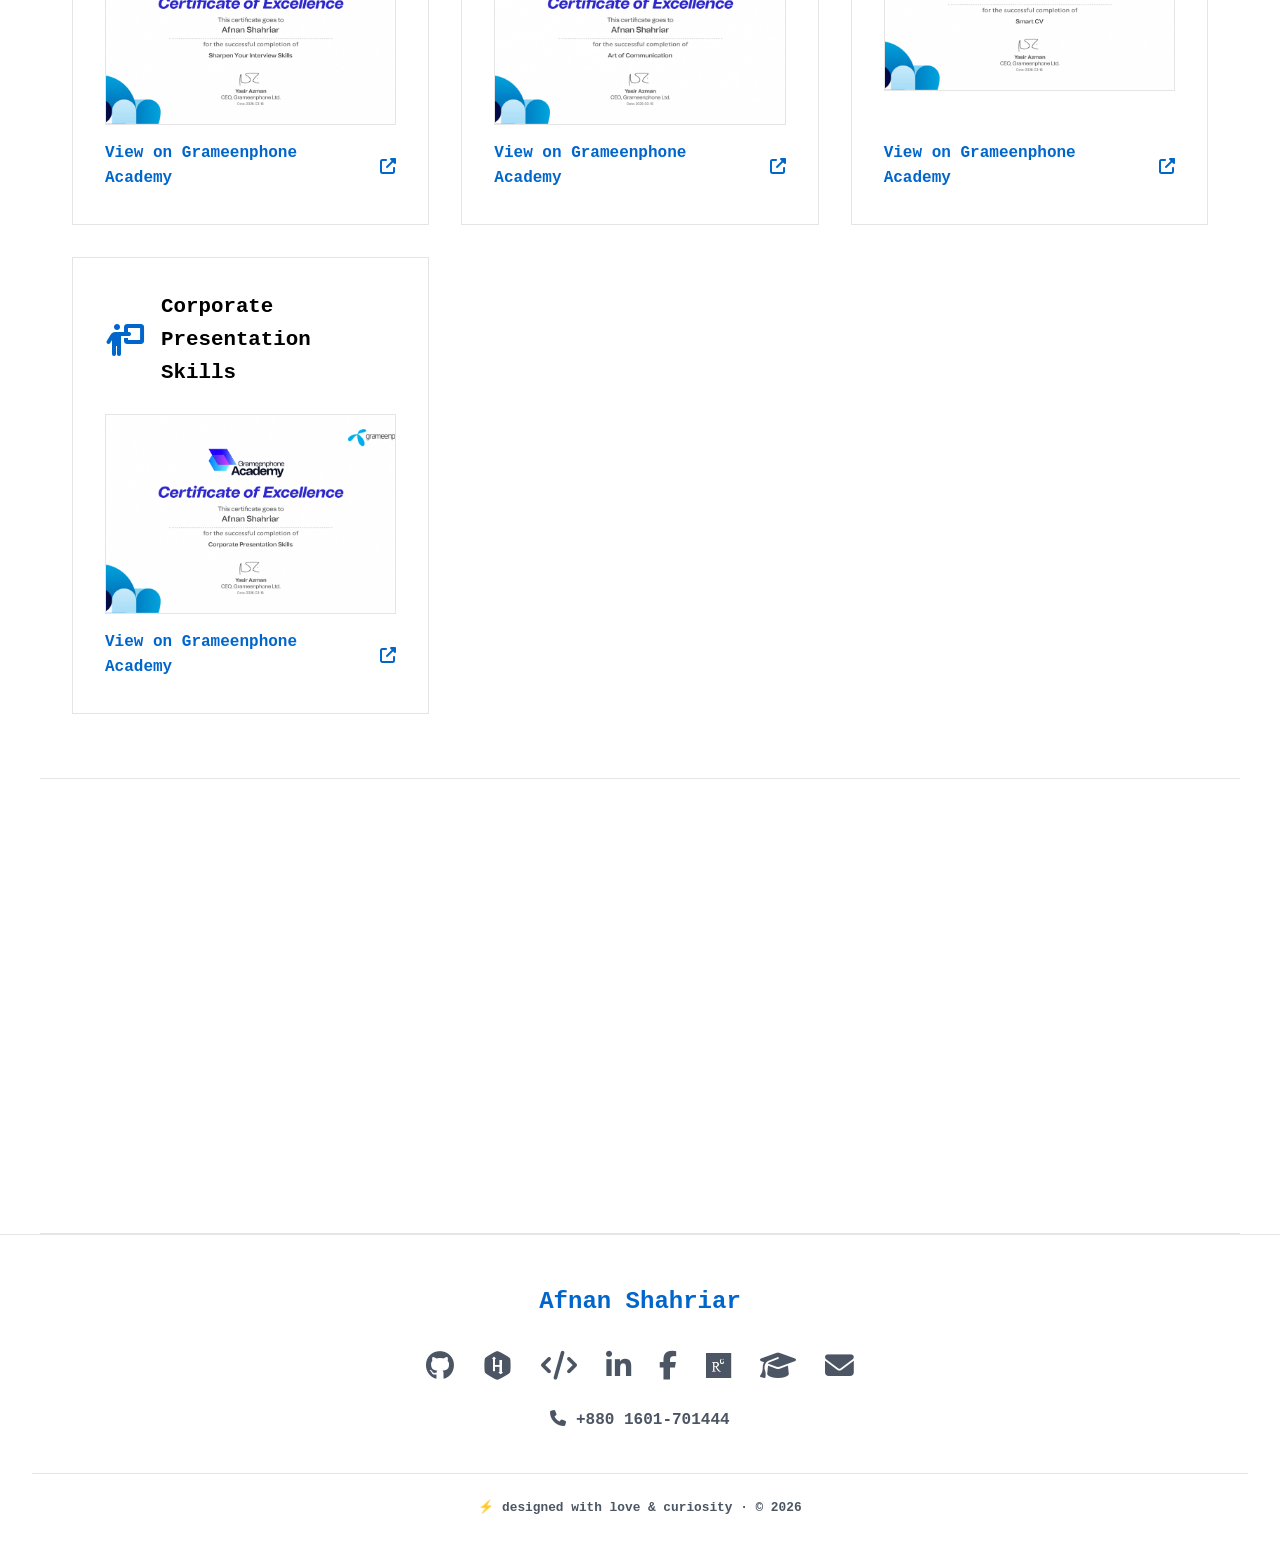
==== commit a76e9ac7: "Added public profiles" ====
--- a/index.html
+++ b/index.html
@@ -4,8 +4,9 @@
 <head>
   <meta charset="UTF-8">
   <meta name="viewport" content="width=device-width, initial-scale=1.0, maximum-scale=5.0">
-  <meta property="og:title" content="Afnan Shahriar | CSE Undergrad & HCI Researcher">
-  <meta property="og:description" content="Passionate about HCI, AI & ML, crafting web & mobile applications. Open for work/research.">
+  <meta property="og:title" content="Afnan Shahriar | CSE Undergraduate">
+  <meta property="og:description"
+    content="Passionate about HCI, AI & ML, crafting web & mobile applications. Open for work/research.">
   <meta property="og:image" content="https://afnanshahriar.vercel.app/assets/images/formal.png">
   <meta property="og:url" content="https://afnanshahriar.vercel.app">
   <meta property="og:type" content="website">
@@ -33,7 +34,6 @@
         <a href="#experience">Experience</a>
         <a href="#projects">Projects</a>
 
-        <!-- Dropdown Menu -->
         <div class="dropdown">
           <a href="#" class="dropdown-trigger">More <i class="fas fa-chevron-down"></i></a>
           <div class="dropdown-menu">
@@ -99,6 +99,8 @@
             <a href="https://github.com/afnan2710" target="_blank" aria-label="github"><i class="fab fa-github"></i></a>
             <a href="https://www.hackerrank.com/profile/afnan2710" target="_blank" aria-label="hackerrank"><i
                 class="fab fa-hackerrank"></i></a>
+            <a href="https://www.codechef.com/users/bold_pixel_55" target="_blank" aria-label="codechef"><i
+                class="fas fa-code"></i></a>
             <a href="https://linkedin.com/in/afnan-shahriar-504894358/" target="_blank" aria-label="linkedin"><i
                 class="fab fa-linkedin"></i></a>
             <a href="https://facebook.com/afnan2710" target="_blank" aria-label="facebook"><i
@@ -558,6 +560,8 @@
       <div class="footer-social">
         <a href="https://github.com/afnan2710" target="_blank"><i class="fab fa-github"></i></a>
         <a href="https://www.hackerrank.com/profile/afnan2710" target="_blank"><i class="fab fa-hackerrank"></i></a>
+        <a href="https://www.codechef.com/users/bold_pixel_55" target="_blank" aria-label="codechef"><i
+            class="fas fa-code"></i></a>
         <a href="https://linkedin.com/in/afnan-shahriar-504894358/" target="_blank"><i
             class="fab fa-linkedin-in"></i></a>
         <a href="https://facebook.com/afnan2710" target="_blank"><i class="fab fa-facebook-f"></i></a>
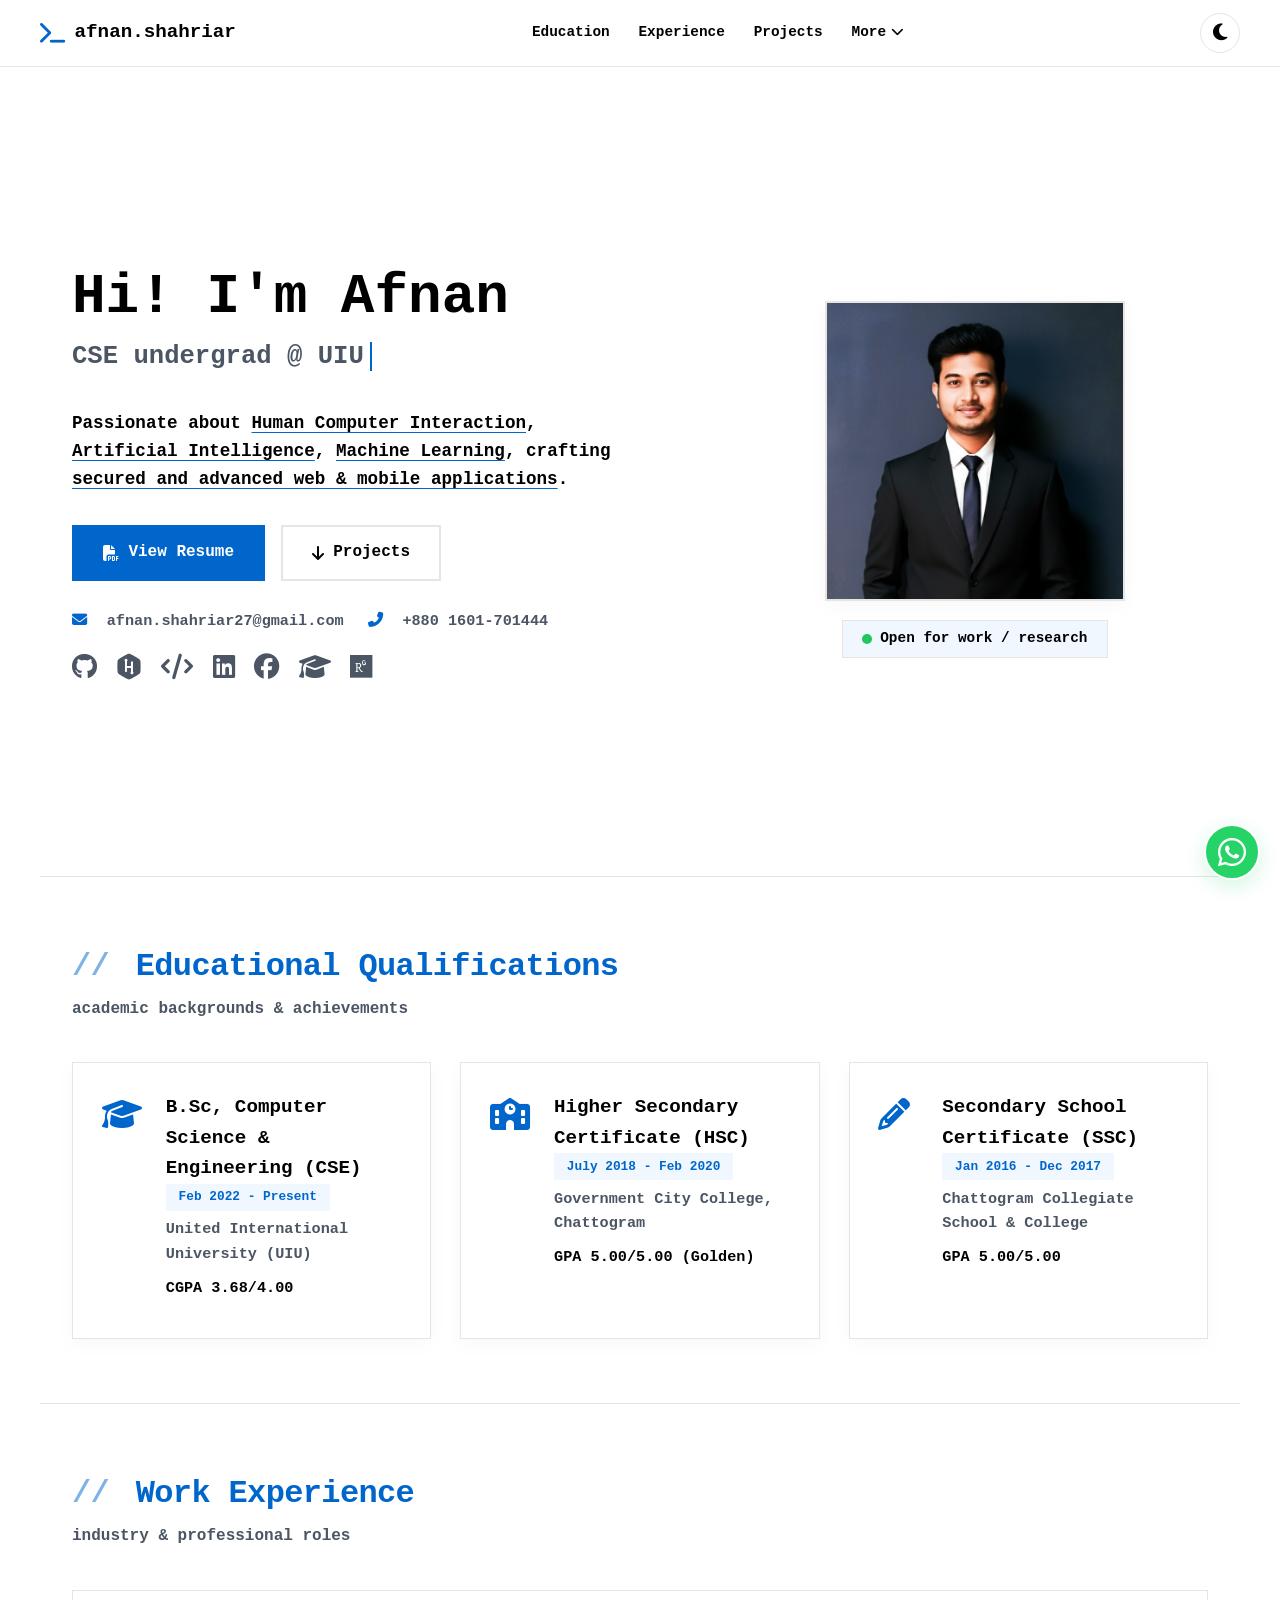
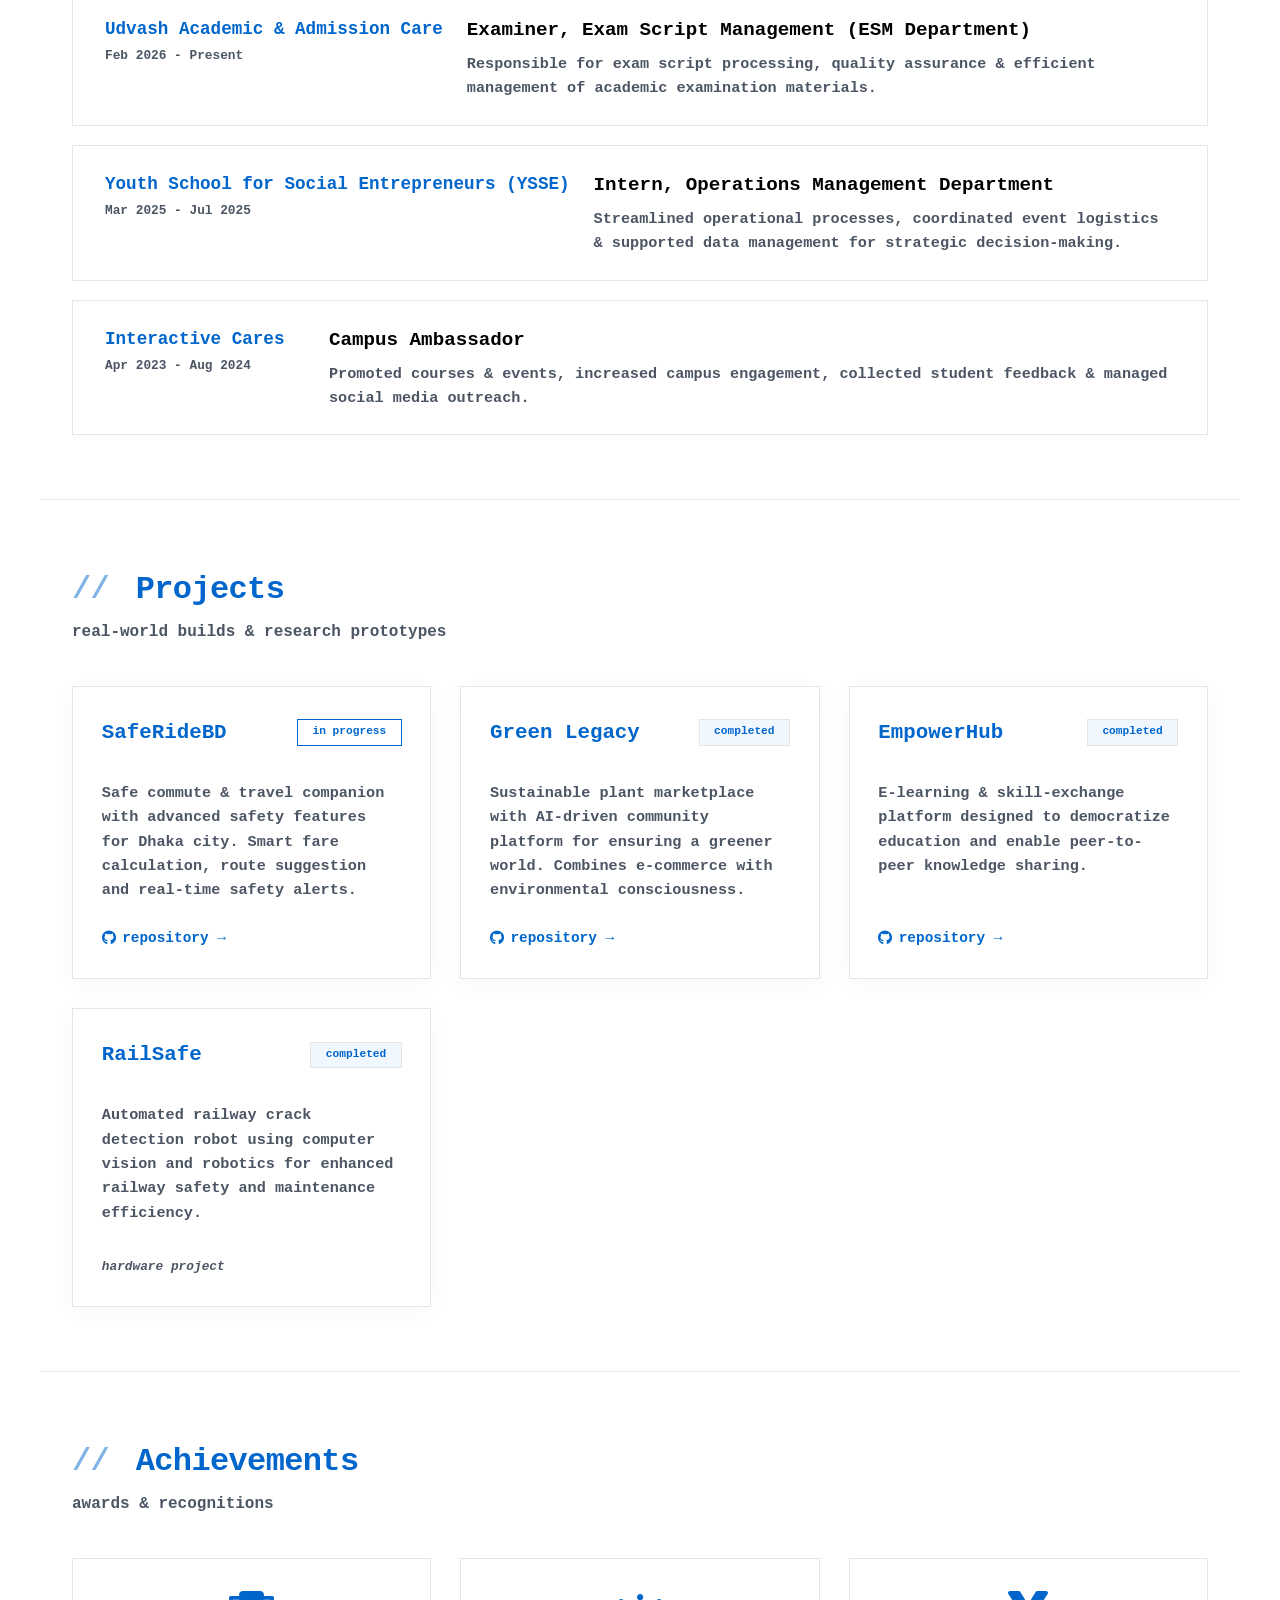
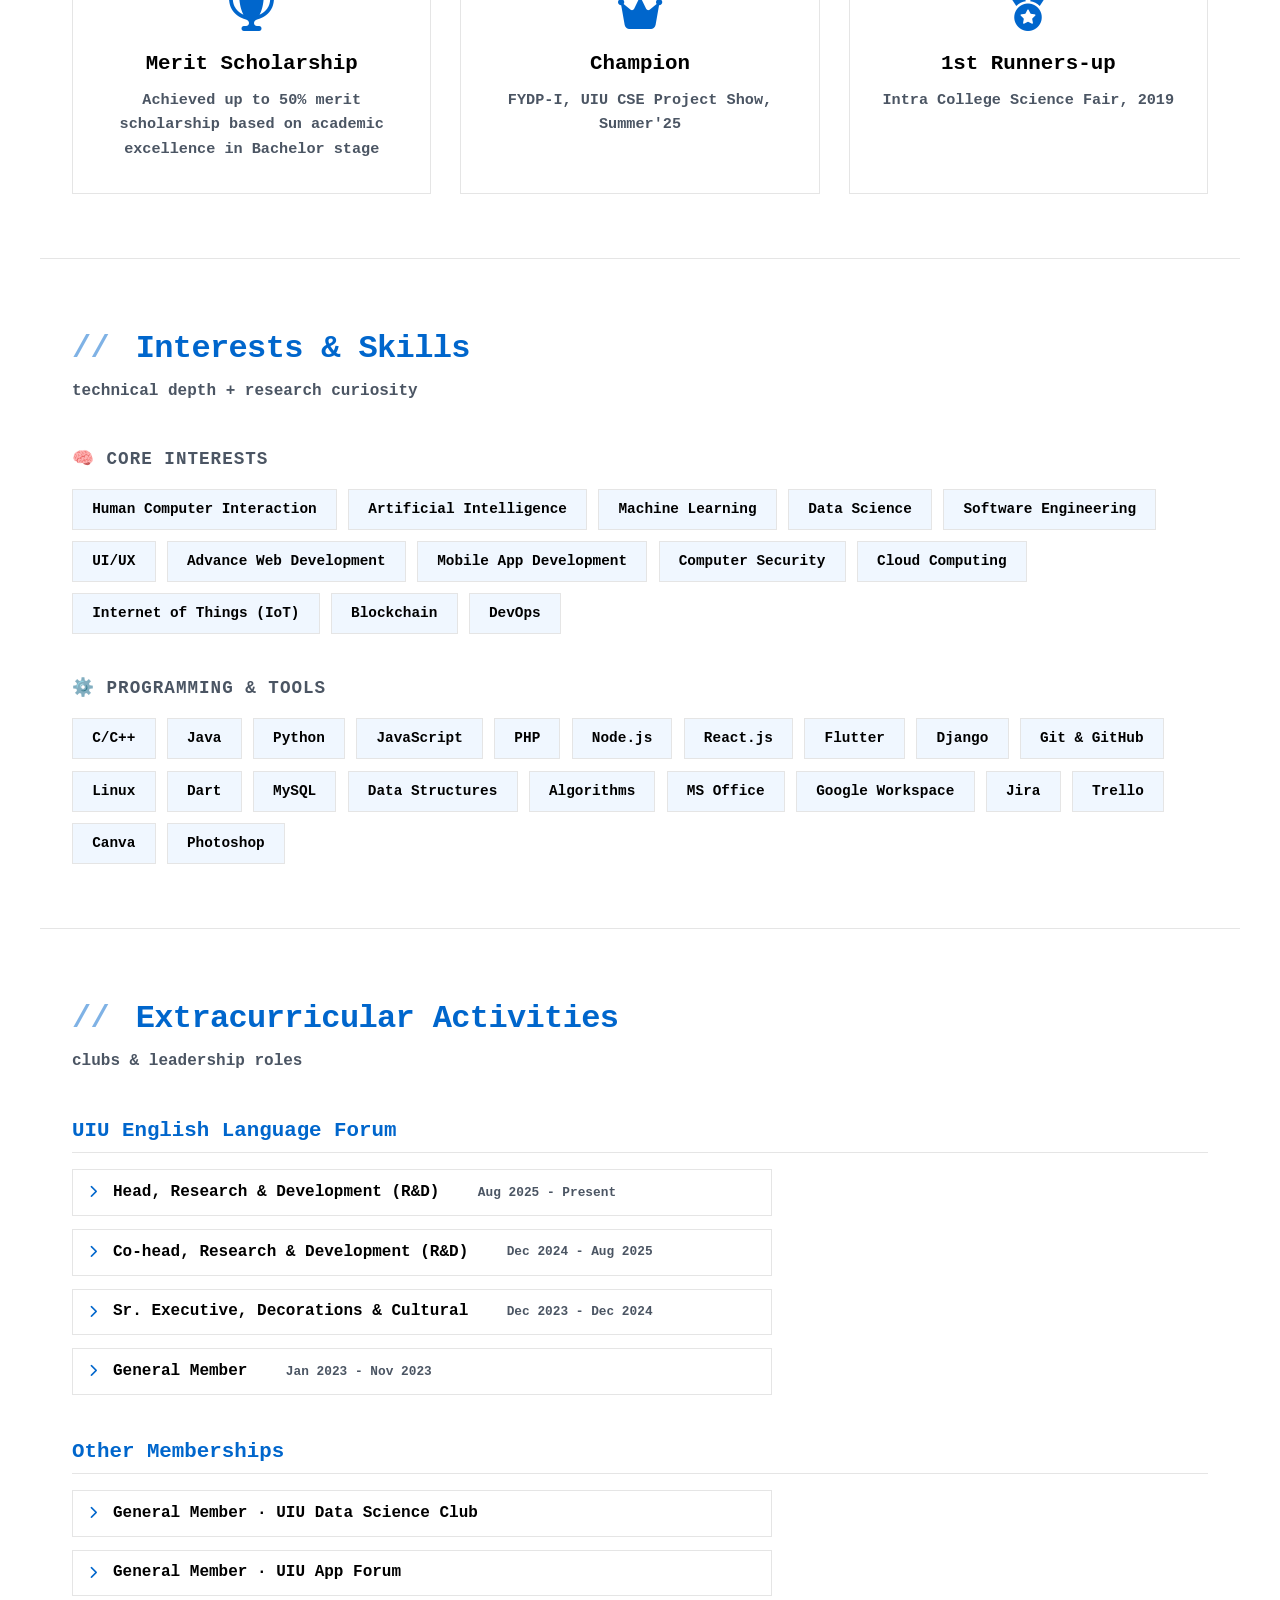
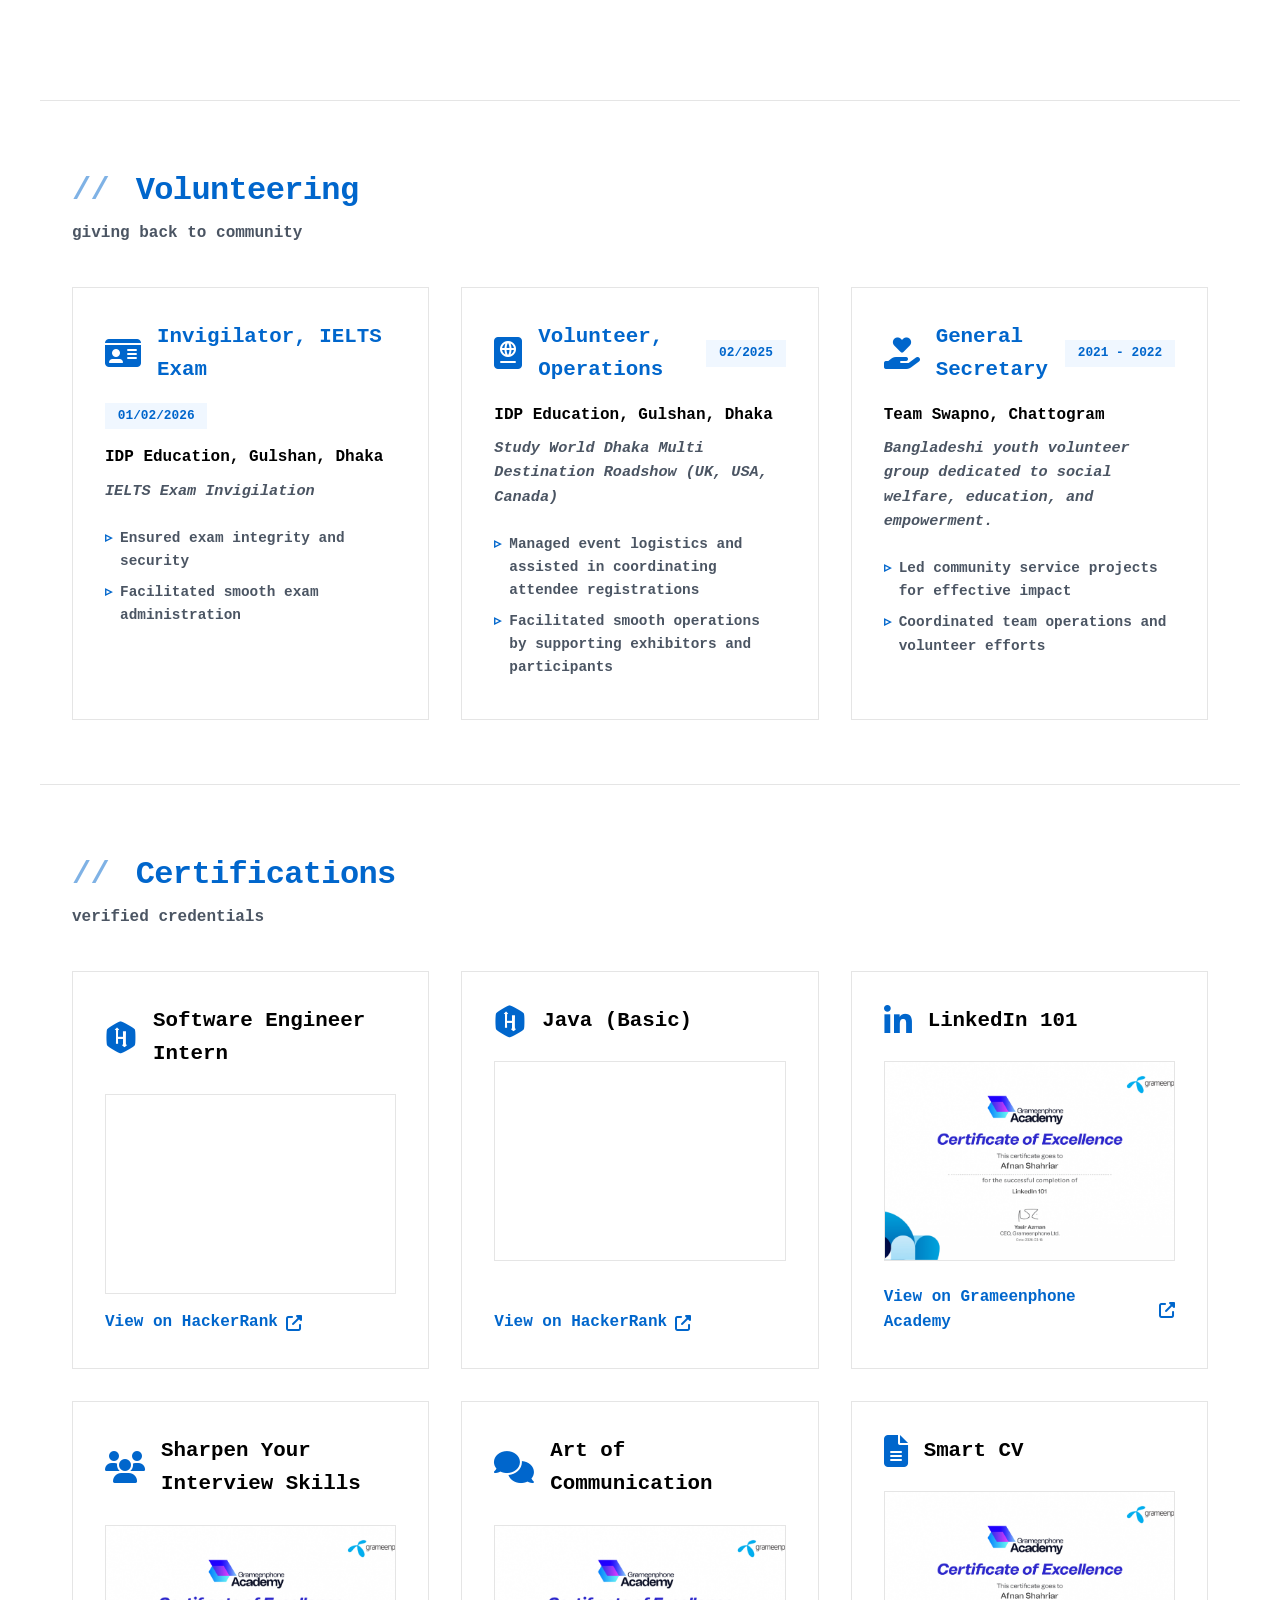
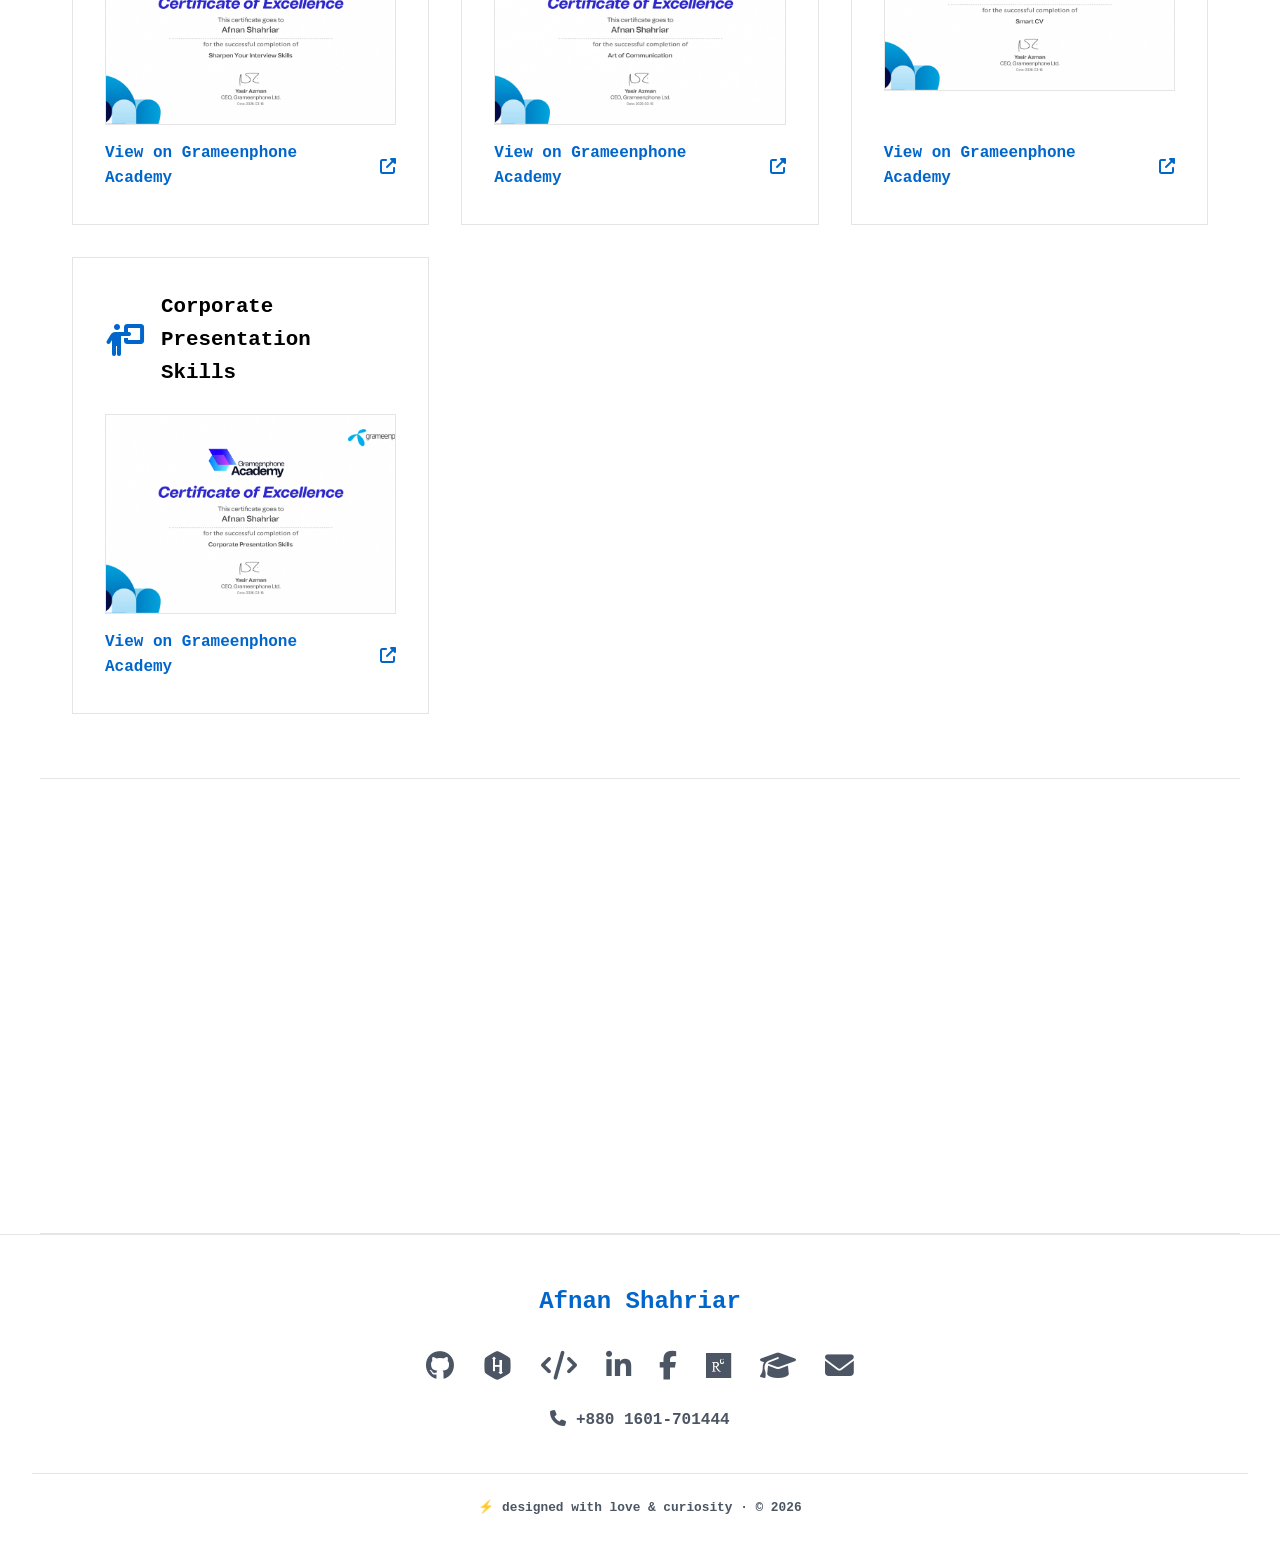
==== commit eef2c742: "Merge branch 'main' of https://github.com/afnan2710/portfolio" ====
--- a/index.html
+++ b/index.html
@@ -4,13 +4,12 @@
 <head>
   <meta charset="UTF-8">
   <meta name="viewport" content="width=device-width, initial-scale=1.0, maximum-scale=5.0">
-  <meta property="og:title" content="Afnan Shahriar | CSE Undergraduate">
-  <meta property="og:description"
-    content="Passionate about HCI, AI & ML, crafting web & mobile applications. Open for work/research.">
+  <meta property="og:title" content="Afnan Shahriar">
+  <meta property="og:description" content="Passionate about HCI, AI & ML, crafting advanced web applications.">
   <meta property="og:image" content="https://afnanshahriar.vercel.app/assets/images/formal.png">
   <meta property="og:url" content="https://afnanshahriar.vercel.app">
   <meta property="og:type" content="website">
-  <meta property="og:site_name" content="Portfolio of Afnan Shahriar">
+  <meta property="og:site_name" content="Afnan Shahriar | Portfolio">
   <title>Afnan Shahriar | Portfolio</title>
   <link rel="icon" type="image/png" href="assets/images/portfolio_favicon.png">
   <link rel="apple-touch-icon" href="assets/images/portfolio_favicon.png">
@@ -587,4 +586,4 @@
   <script src="assets/js/main.js"></script>
 </body>
 
-</html>+</html>
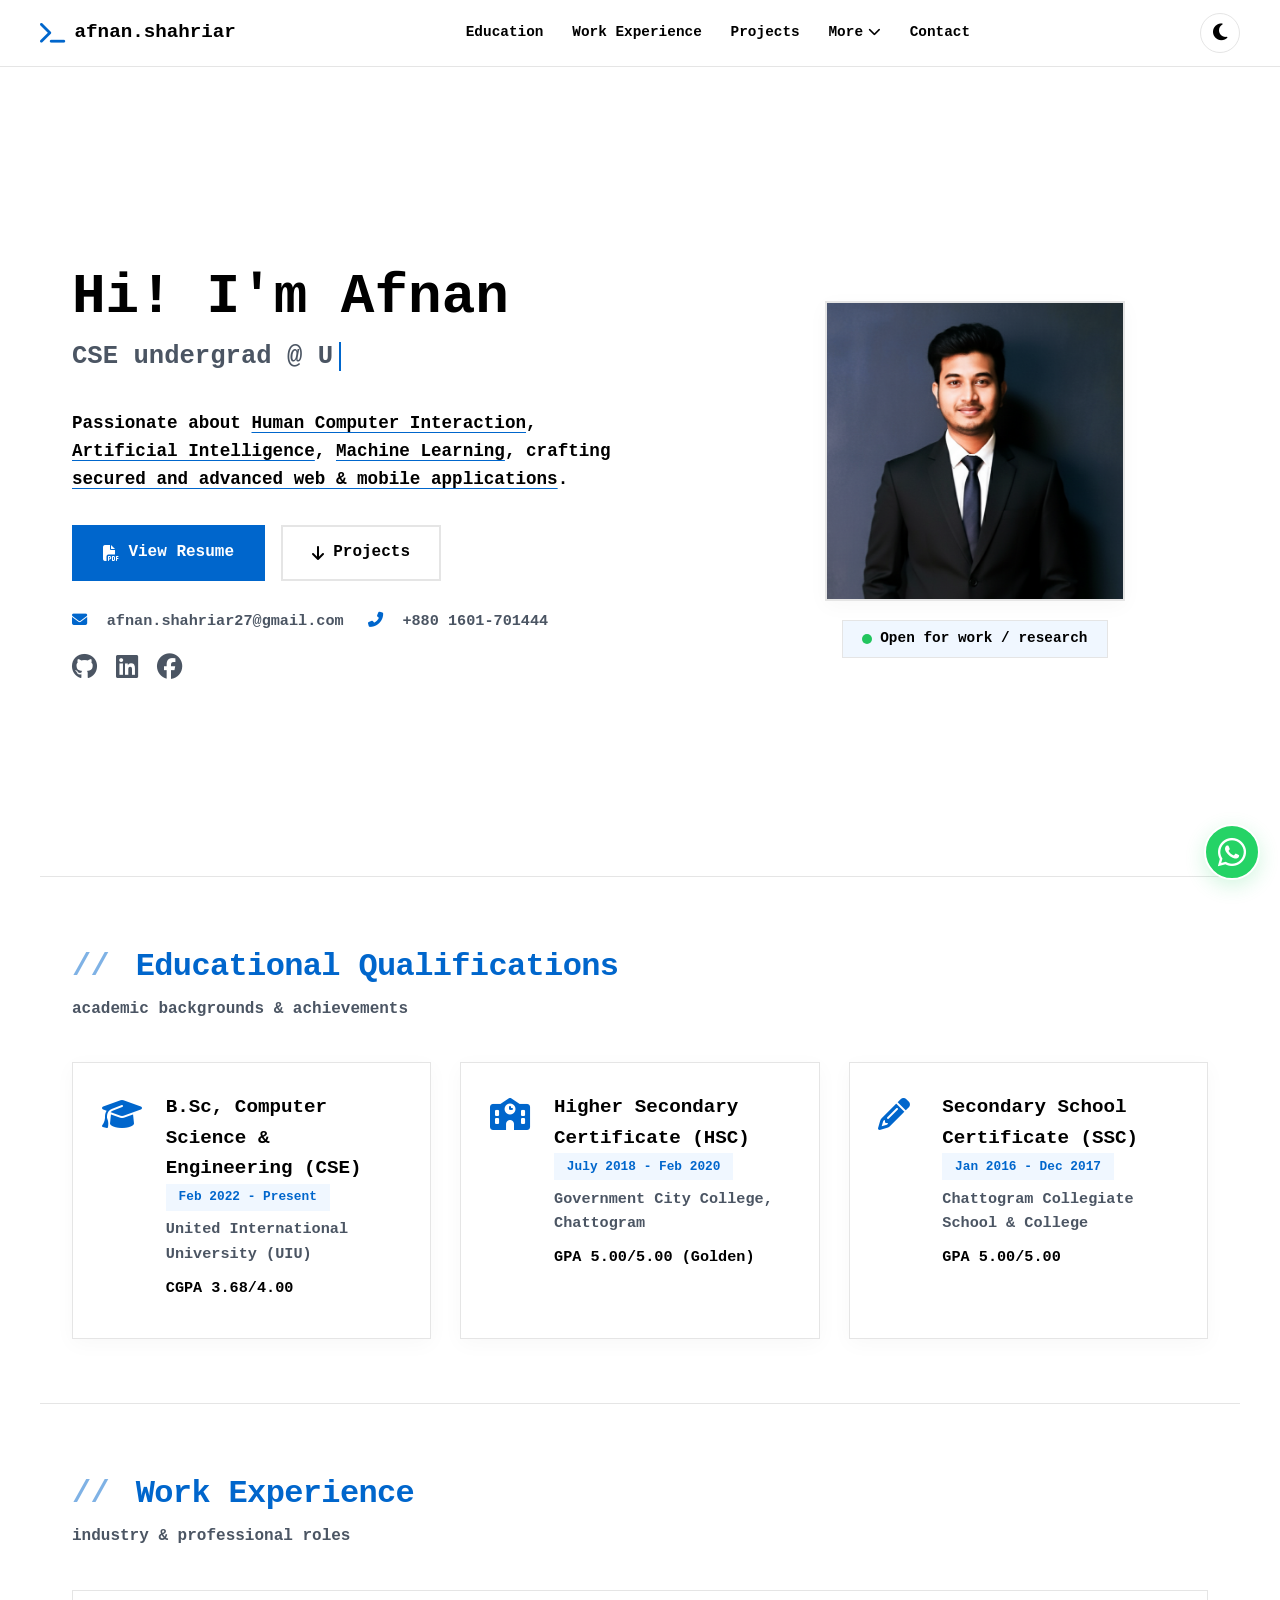
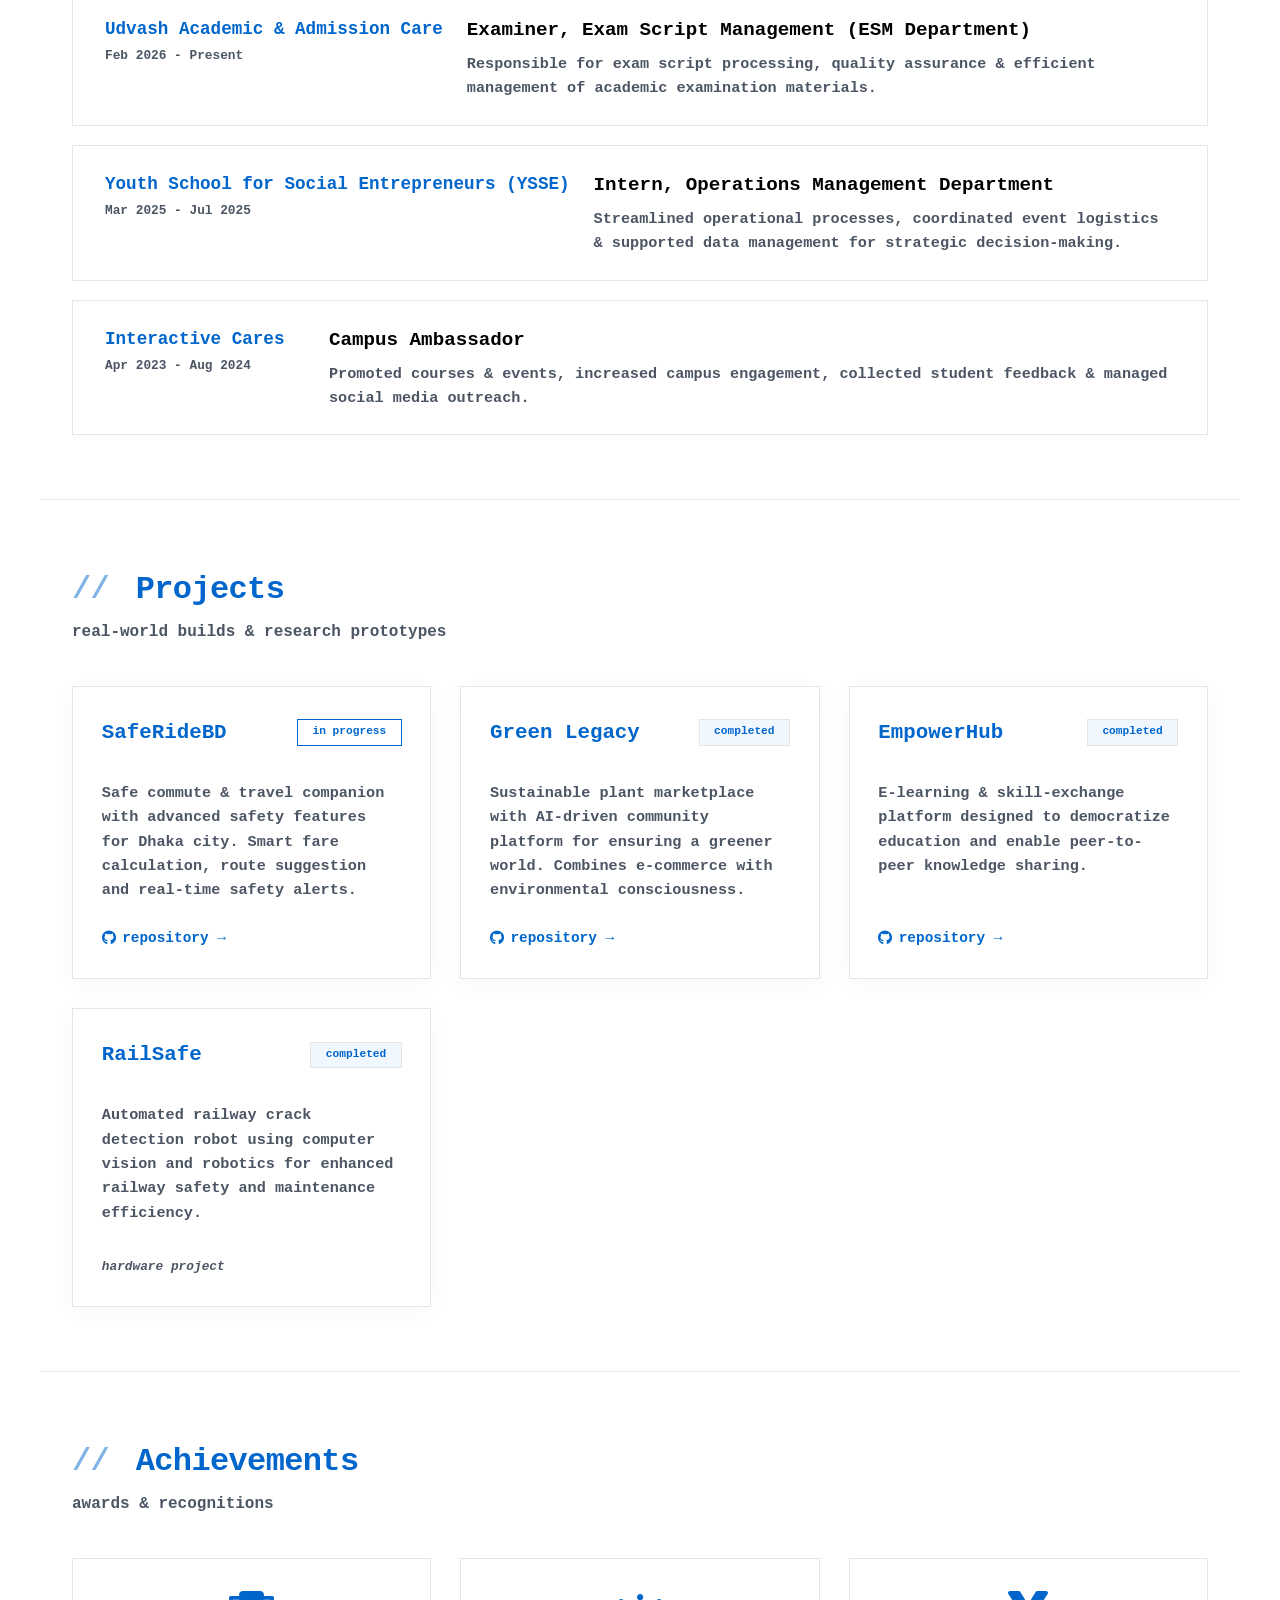
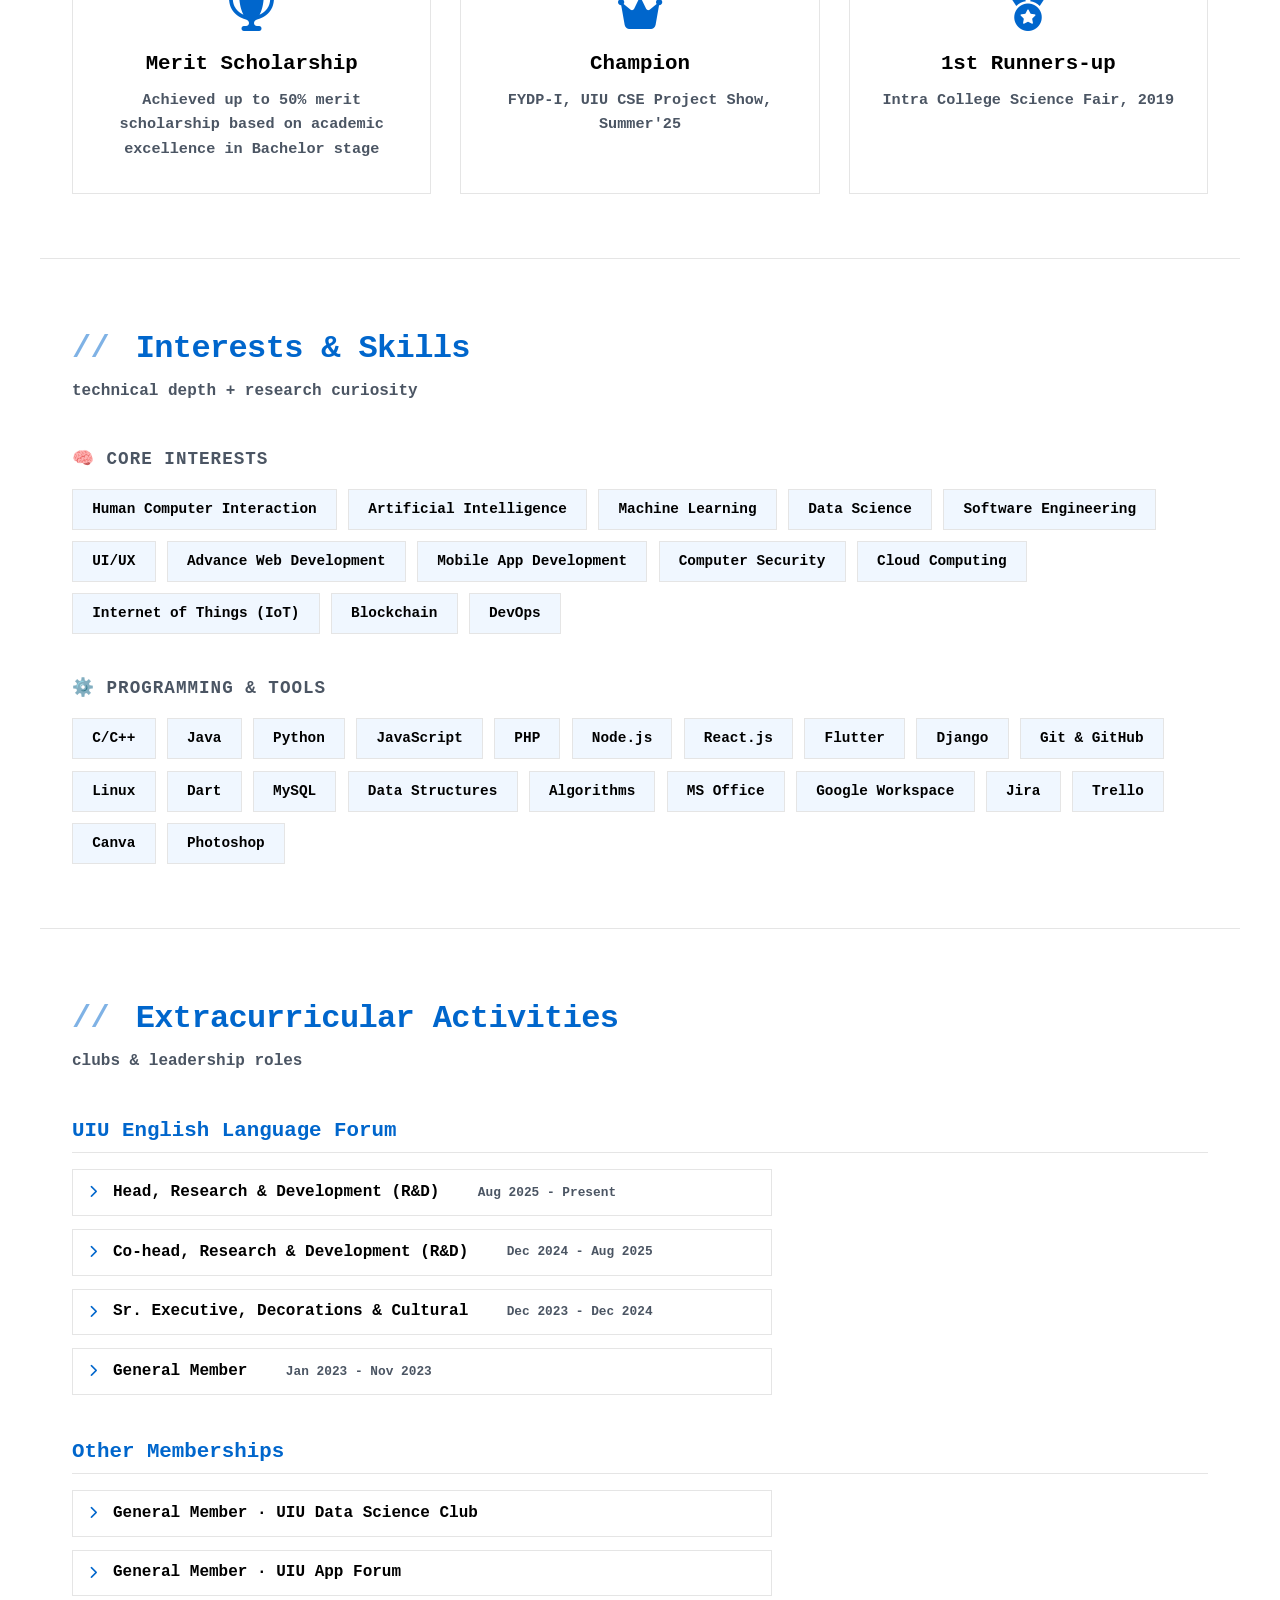
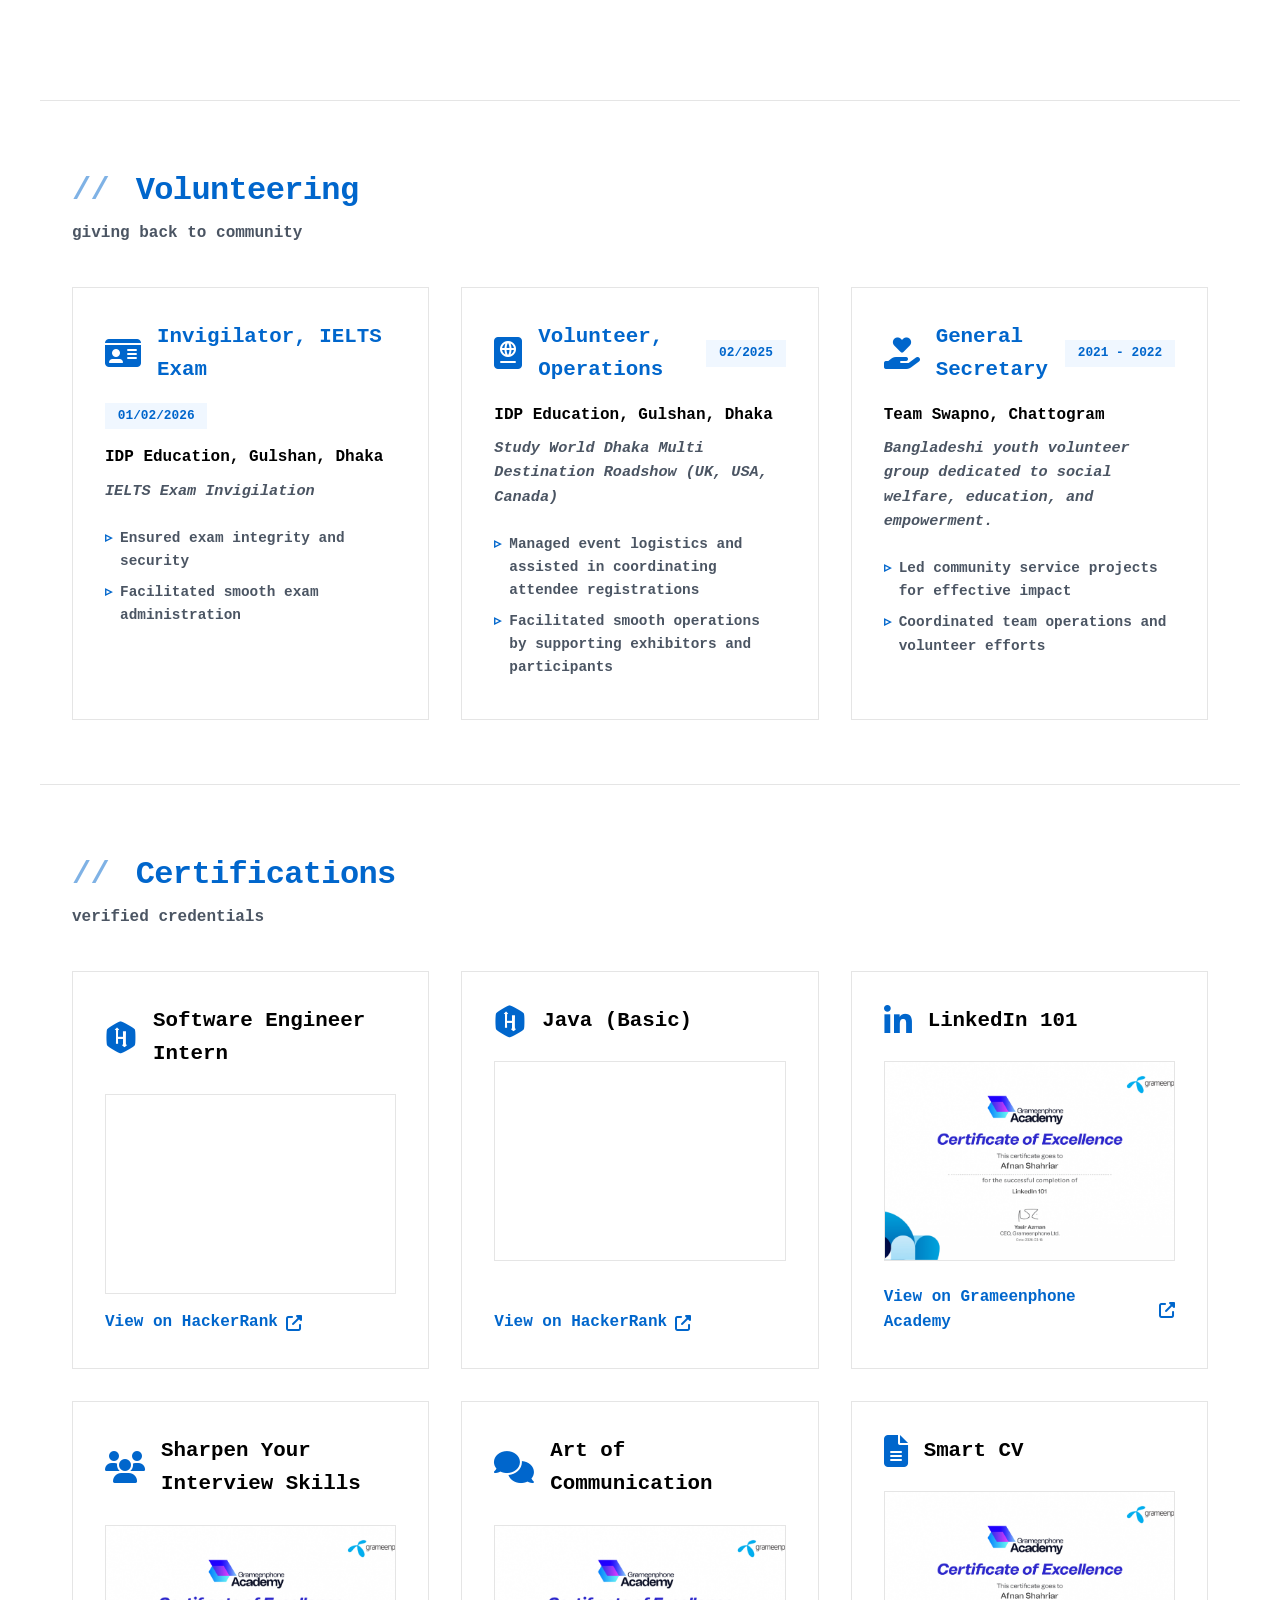
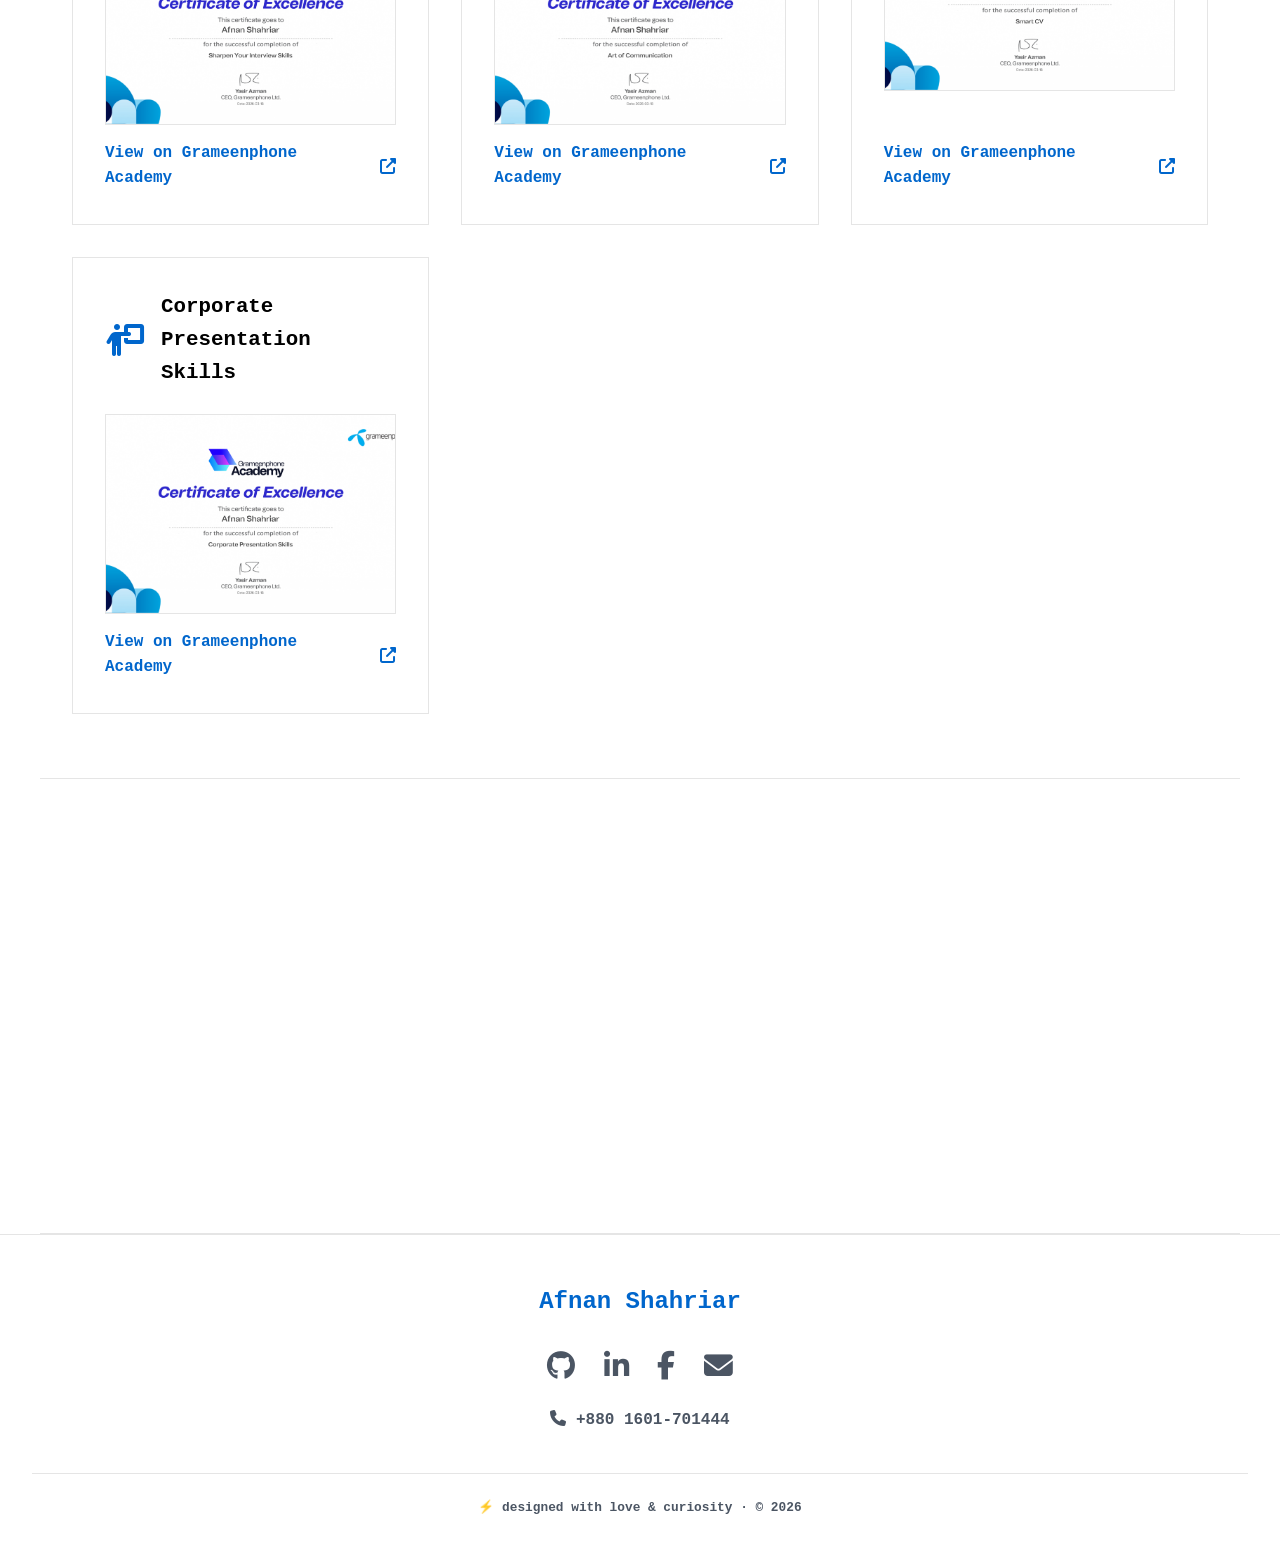
==== commit e7d5bec5: "added contact page" ====
--- a/index.html
+++ b/index.html
@@ -30,7 +30,7 @@
       </a>
       <nav class="desktop-nav">
         <a href="#education">Education</a>
-        <a href="#experience">Experience</a>
+        <a href="#experience">Work Experience</a>
         <a href="#projects">Projects</a>
 
         <div class="dropdown">
@@ -44,6 +44,8 @@
             <a href="#references">References</a>
           </div>
         </div>
+
+        <a href="contact.html">Contact</a>
       </nav>
       <div class="header-actions">
         <button class="theme-toggle" id="themeToggle" aria-label="dark/light mode">
@@ -57,14 +59,15 @@
     </div>
     <nav class="mobile-drawer" id="mobileDrawer">
       <a href="#education" class="drawer-link">Education</a>
-      <a href="#experience" class="drawer-link">Experience</a>
+      <a href="#experience" class="drawer-link">Work Experience</a>
       <a href="#projects" class="drawer-link">Projects</a>
       <a href="#achievements" class="drawer-link">Achievements</a>
       <a href="#skills" class="drawer-link">Skills</a>
-      <a href="#extracurricular" class="drawer-link">Activities</a>
+      <a href="#extracurricular" class="drawer-link">Extracurricular Activities</a>
       <a href="#volunteering" class="drawer-link">Volunteering</a>
       <a href="#certifications" class="drawer-link">Certifications</a>
       <a href="#references" class="drawer-link">References</a>
+      <a href="contact.html" class="drawer-link">Contact</a>
     </nav>
   </header>
 
@@ -96,18 +99,10 @@
           </div>
           <div class="hero-social">
             <a href="https://github.com/afnan2710" target="_blank" aria-label="github"><i class="fab fa-github"></i></a>
-            <a href="https://www.hackerrank.com/profile/afnan2710" target="_blank" aria-label="hackerrank"><i
-                class="fab fa-hackerrank"></i></a>
-            <a href="https://www.codechef.com/users/bold_pixel_55" target="_blank" aria-label="codechef"><i
-                class="fas fa-code"></i></a>
             <a href="https://linkedin.com/in/afnan-shahriar-504894358/" target="_blank" aria-label="linkedin"><i
                 class="fab fa-linkedin"></i></a>
             <a href="https://facebook.com/afnan2710" target="_blank" aria-label="facebook"><i
                 class="fab fa-facebook"></i></a>
-            <a href="https://www.grameenphone.academy/public-profile/GP186648" target="_blank"
-              aria-label="grameenphone academy"><i class="fas fa-graduation-cap"></i></a>
-            <a href="https://www.researchgate.net/profile/Afnan-Shahriar" target="_blank" aria-label="researchgate"><i
-                class="fab fa-researchgate"></i></a>
           </div>
         </div>
         <div class="hero-visual animate-fade-in">
@@ -558,16 +553,9 @@
       <div class="footer-name">Afnan Shahriar</div>
       <div class="footer-social">
         <a href="https://github.com/afnan2710" target="_blank"><i class="fab fa-github"></i></a>
-        <a href="https://www.hackerrank.com/profile/afnan2710" target="_blank"><i class="fab fa-hackerrank"></i></a>
-        <a href="https://www.codechef.com/users/bold_pixel_55" target="_blank" aria-label="codechef"><i
-            class="fas fa-code"></i></a>
         <a href="https://linkedin.com/in/afnan-shahriar-504894358/" target="_blank"><i
             class="fab fa-linkedin-in"></i></a>
         <a href="https://facebook.com/afnan2710" target="_blank"><i class="fab fa-facebook-f"></i></a>
-        <a href="https://www.researchgate.net/profile/Afnan-Shahriar" target="_blank"><i
-            class="fab fa-researchgate"></i></a>
-        <a href="https://www.grameenphone.academy/public-profile/GP186648" target="_blank"><i
-            class="fas fa-graduation-cap"></i></a>
         <a href="mailto:afnan.shahriar27@gmail.com"><i class="fas fa-envelope"></i></a>
       </div>
       <div class="footer-contact">
